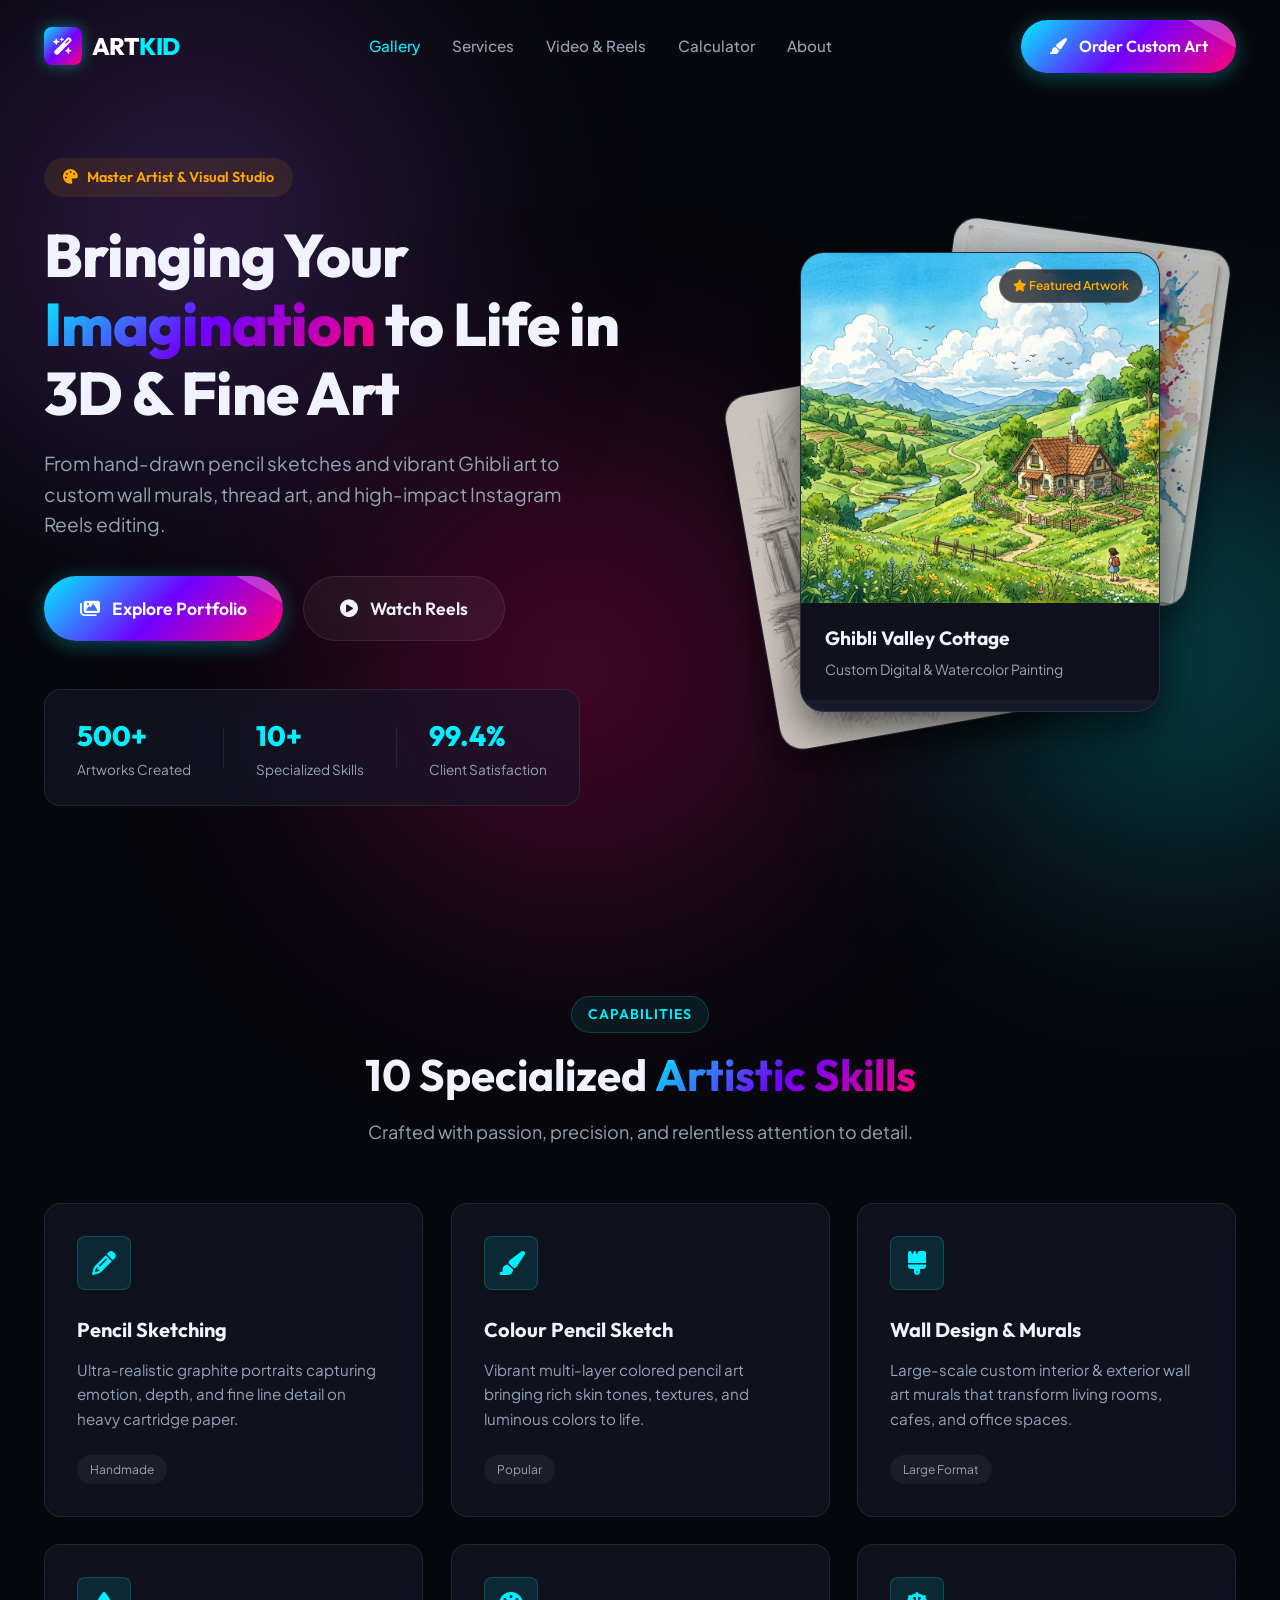
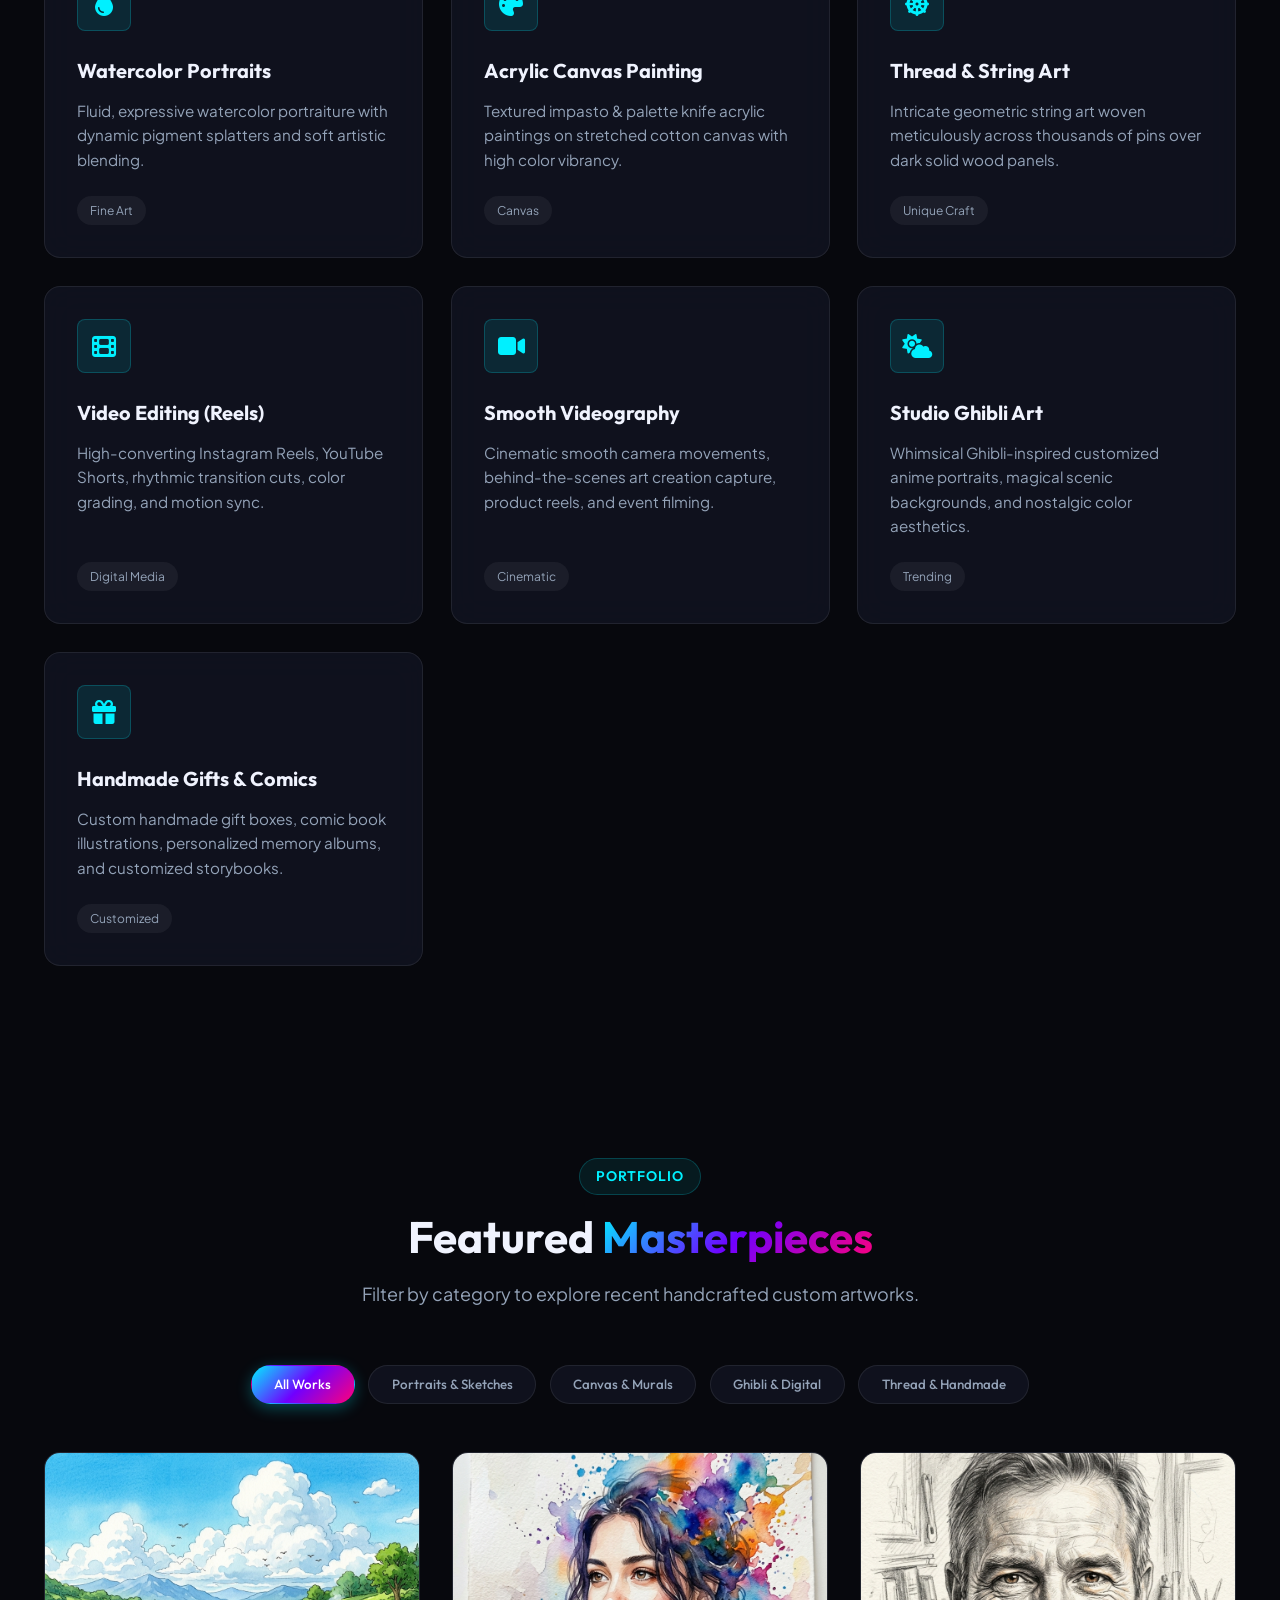
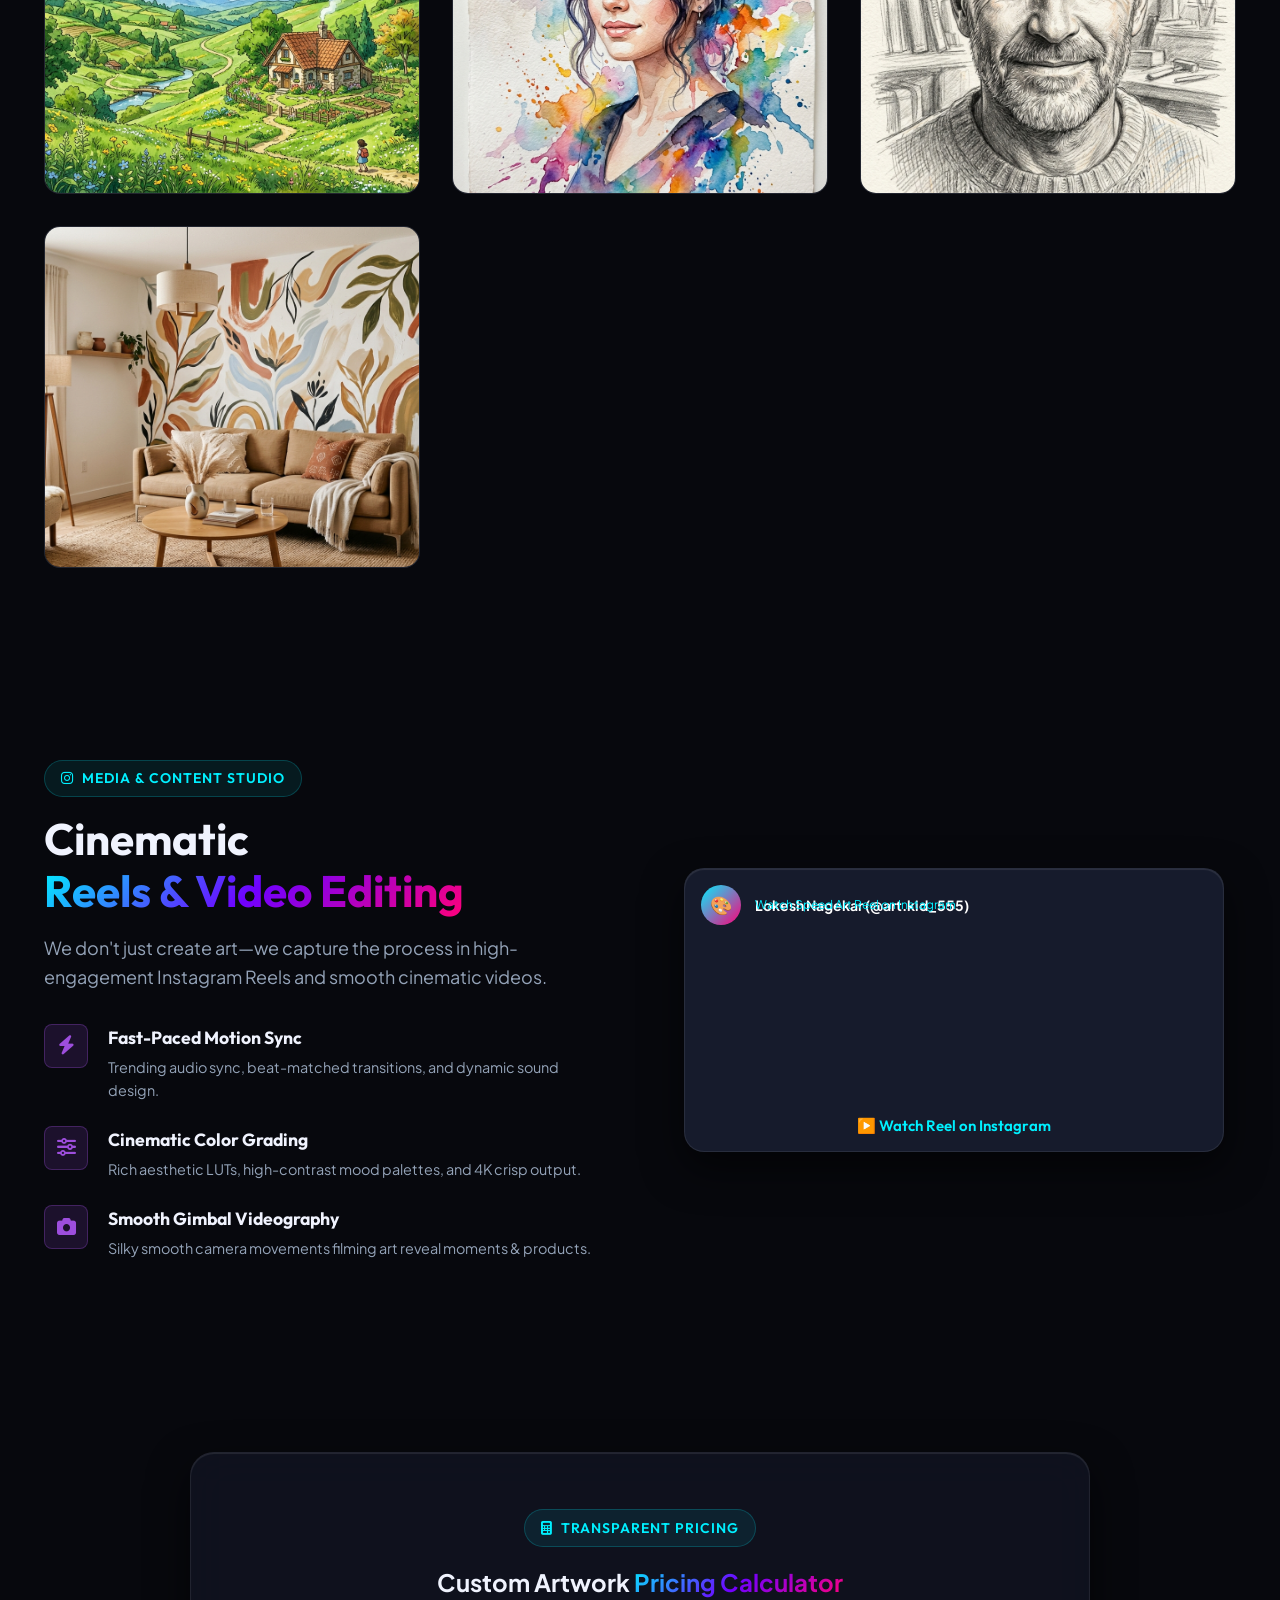
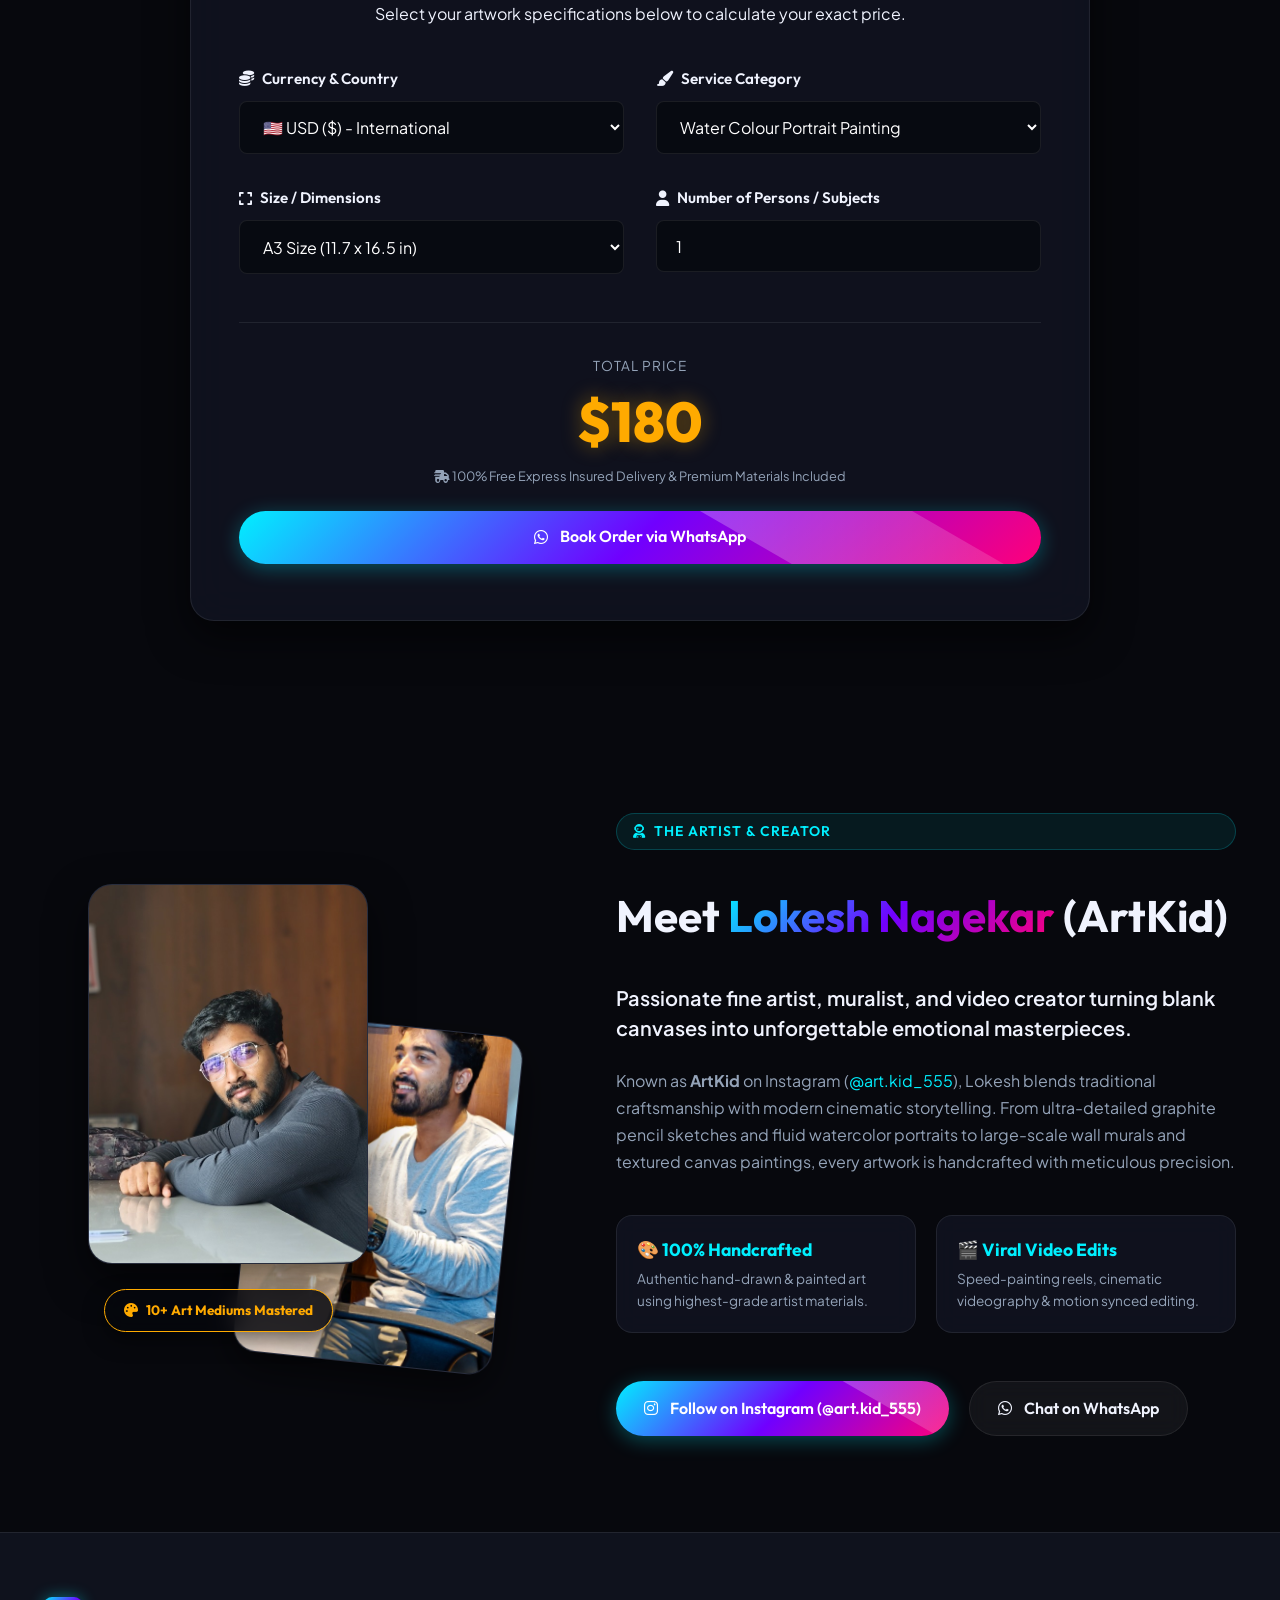
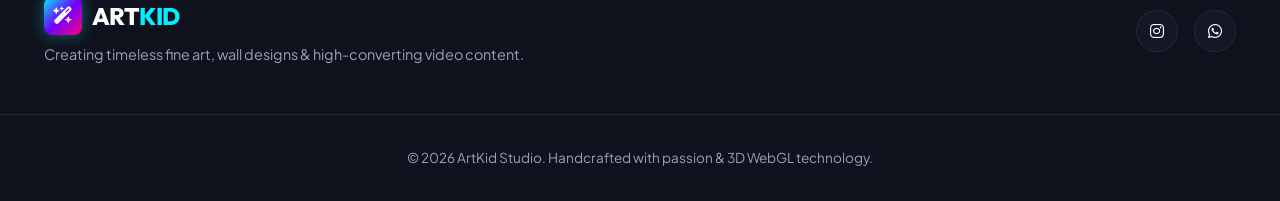
==== index.html @ 56f88930 "Add About Lokesh Nagekar section, embed official Instagram Reel, update Instagram profile link and r" ====
<!DOCTYPE html>
<html lang="en">
<head>
    <meta charset="UTF-8">
    <meta name="viewport" content="width=device-width, initial-scale=1.0">
    <title>ArtKid Studio | Fine Art, Murals & Cinematic Video Editing</title>
    <meta name="description" content="Custom Handcrafted Fine Art, Pencil Sketches, Watercolor Portraits, Wall Murals, Ghibli Art, Thread Art & Instagram Reels Videography.">
    
    <!-- Google Fonts -->
    <link rel="preconnect" href="https://fonts.googleapis.com">
    <link rel="preconnect" href="https://fonts.gstatic.com" crossorigin>
    <link href="https://fonts.googleapis.com/css2?family=Outfit:wght@300;400;500;600;700;800&family=Plus+Jakarta+Sans:wght@400;500;600;700&display=swap" rel="stylesheet">
    
    <!-- FontAwesome Icons -->
    <link rel="stylesheet" href="https://cdnjs.cloudflare.com/ajax/libs/font-awesome/6.4.0/css/all.min.css">
    
    <!-- CSS stylesheet -->
    <link rel="stylesheet" href="style.css">
    
    <!-- Three.js CDN for 3D graphics -->
    <script src="https://cdnjs.cloudflare.com/ajax/libs/three.js/r128/three.min.js"></script>
</head>
<body>
    <!-- 3D WebGL Canvas Background -->
    <canvas id="webgl-canvas"></canvas>

    <!-- Glowing Background Lights -->
    <div class="ambient-glow glow-1"></div>
    <div class="ambient-glow glow-2"></div>
    <div class="ambient-glow glow-3"></div>

    <!-- Navigation Header -->
    <header class="navbar">
        <div class="nav-container">
            <a href="#" class="logo">
                <span class="logo-icon"><i class="fa-solid fa-wand-magic-sparkles"></i></span>
                <span class="logo-text">ART<span class="highlight">KID</span></span>
            </a>
            
            <nav class="nav-links">
                <a href="#gallery" class="nav-link active">Gallery</a>
                <a href="#services" class="nav-link">Services</a>
                <a href="#reels" class="nav-link">Video & Reels</a>
                <a href="#calculator" class="nav-link">Calculator</a>
                <a href="#about" class="nav-link">About</a>
            </nav>

            <div class="nav-actions">
                <a href="#calculator" class="btn btn-primary glow-btn">
                    <i class="fa-solid fa-paintbrush"></i> Order Custom Art
                </a>
            </div>

            <button class="mobile-menu-toggle" id="mobile-toggle" aria-label="Toggle Navigation">
                <i class="fa-solid fa-bars"></i>
            </button>
        </div>
    </header>

    <main>
        <!-- Hero Section -->
        <section class="hero-section">
            <div class="container hero-container">
                <div class="hero-content">
                    <div class="hero-badge">
                        <i class="fa-solid fa-palette"></i> Master Artist & Visual Studio
                    </div>
                    <h1 class="hero-title">
                        Bringing Your <span class="gradient-text">Imagination</span> to Life in 3D & Fine Art
                    </h1>
                    <p class="hero-subtitle">
                        From hand-drawn pencil sketches and vibrant Ghibli art to custom wall murals, thread art, and high-impact Instagram Reels editing.
                    </p>
                    
                    <div class="hero-cta-group">
                        <a href="#gallery" class="btn btn-lg btn-primary glow-btn">
                            <i class="fa-solid fa-images"></i> Explore Portfolio
                        </a>
                        <a href="#reels" class="btn btn-lg btn-outline">
                            <i class="fa-solid fa-circle-play"></i> Watch Reels
                        </a>
                    </div>

                    <!-- Stats Counter -->
                    <div class="hero-stats">
                        <div class="stat-item">
                            <span class="stat-number" data-target="500">500+</span>
                            <span class="stat-label">Artworks Created</span>
                        </div>
                        <div class="stat-divider"></div>
                        <div class="stat-item">
                            <span class="stat-number" data-target="10">10+</span>
                            <span class="stat-label">Specialized Skills</span>
                        </div>
                        <div class="stat-divider"></div>
                        <div class="stat-item">
                            <span class="stat-number" data-target="99">99.4%</span>
                            <span class="stat-label">Client Satisfaction</span>
                        </div>
                    </div>
                </div>

                <!-- Hero 3D Card Showcase -->
                <div class="hero-visual">
                    <div class="card-3d-stack">
                        <div class="card-3d main-card tilt-card" data-tilt>
                            <div class="card-image-wrapper">
                                <img src="./assets/ghibli.jpg" alt="Studio Ghibli Art Masterpiece">
                                <span class="card-tag"><i class="fa-solid fa-star"></i> Featured Artwork</span>
                            </div>
                            <div class="card-info">
                                <h3>Ghibli Valley Cottage</h3>
                                <p>Custom Digital & Watercolor Painting</p>
                            </div>
                        </div>

                        <div class="card-3d sub-card sub-card-1 tilt-card" data-tilt>
                            <img src="./assets/watercolor.jpg" alt="Watercolor Portrait">
                        </div>
                        
                        <div class="card-3d sub-card sub-card-2 tilt-card" data-tilt>
                            <img src="./assets/pencil.jpg" alt="Pencil Sketch">
                        </div>
                    </div>
                </div>
            </div>
        </section>

        <!-- Services Grid Section -->
        <section id="services" class="services-section section-padding">
            <div class="container">
                <div class="section-header text-center">
                    <span class="section-badge">Capabilities</span>
                    <h2 class="section-title">10 Specialized <span class="gradient-text">Artistic Skills</span></h2>
                    <p class="section-subtitle">Crafted with passion, precision, and relentless attention to detail.</p>
                </div>

                <div class="services-grid">
                    <!-- Service 1 -->
                    <div class="service-card tilt-card">
                        <div class="service-icon"><i class="fa-solid fa-pencil"></i></div>
                        <h3>Pencil Sketching</h3>
                        <p>Ultra-realistic graphite portraits capturing emotion, depth, and fine line detail on heavy cartridge paper.</p>
                        <span class="service-chip">Handmade</span>
                    </div>

                    <!-- Service 2 -->
                    <div class="service-card tilt-card">
                        <div class="service-icon"><i class="fa-solid fa-paint-brush"></i></div>
                        <h3>Colour Pencil Sketch</h3>
                        <p>Vibrant multi-layer colored pencil art bringing rich skin tones, textures, and luminous colors to life.</p>
                        <span class="service-chip">Popular</span>
                    </div>

                    <!-- Service 3 -->
                    <div class="service-card tilt-card">
                        <div class="service-icon"><i class="fa-solid fa-brush"></i></div>
                        <h3>Wall Design & Murals</h3>
                        <p>Large-scale custom interior & exterior wall art murals that transform living rooms, cafes, and office spaces.</p>
                        <span class="service-chip">Large Format</span>
                    </div>

                    <!-- Service 4 -->
                    <div class="service-card tilt-card">
                        <div class="service-icon"><i class="fa-solid fa-droplet"></i></div>
                        <h3>Watercolor Portraits</h3>
                        <p>Fluid, expressive watercolor portraiture with dynamic pigment splatters and soft artistic blending.</p>
                        <span class="service-chip">Fine Art</span>
                    </div>

                    <!-- Service 5 -->
                    <div class="service-card tilt-card">
                        <div class="service-icon"><i class="fa-solid fa-palette"></i></div>
                        <h3>Acrylic Canvas Painting</h3>
                        <p>Textured impasto & palette knife acrylic paintings on stretched cotton canvas with high color vibrancy.</p>
                        <span class="service-chip">Canvas</span>
                    </div>

                    <!-- Service 6 -->
                    <div class="service-card tilt-card">
                        <div class="service-icon"><i class="fa-solid fa-dharmachakra"></i></div>
                        <h3>Thread & String Art</h3>
                        <p>Intricate geometric string art woven meticulously across thousands of pins over dark solid wood panels.</p>
                        <span class="service-chip">Unique Craft</span>
                    </div>

                    <!-- Service 7 -->
                    <div class="service-card tilt-card">
                        <div class="service-icon"><i class="fa-solid fa-film"></i></div>
                        <h3>Video Editing (Reels)</h3>
                        <p>High-converting Instagram Reels, YouTube Shorts, rhythmic transition cuts, color grading, and motion sync.</p>
                        <span class="service-chip">Digital Media</span>
                    </div>

                    <!-- Service 8 -->
                    <div class="service-card tilt-card">
                        <div class="service-icon"><i class="fa-solid fa-video"></i></div>
                        <h3>Smooth Videography</h3>
                        <p>Cinematic smooth camera movements, behind-the-scenes art creation capture, product reels, and event filming.</p>
                        <span class="service-chip">Cinematic</span>
                    </div>

                    <!-- Service 9 -->
                    <div class="service-card tilt-card">
                        <div class="service-icon"><i class="fa-solid fa-cloud-sun"></i></div>
                        <h3>Studio Ghibli Art</h3>
                        <p>Whimsical Ghibli-inspired customized anime portraits, magical scenic backgrounds, and nostalgic color aesthetics.</p>
                        <span class="service-chip">Trending</span>
                    </div>

                    <!-- Service 10 -->
                    <div class="service-card tilt-card">
                        <div class="service-icon"><i class="fa-solid fa-gift"></i></div>
                        <h3>Handmade Gifts & Comics</h3>
                        <p>Custom handmade gift boxes, comic book illustrations, personalized memory albums, and customized storybooks.</p>
                        <span class="service-chip">Customized</span>
                    </div>
                </div>
            </div>
        </section>

        <!-- Interactive Art Gallery -->
        <section id="gallery" class="gallery-section section-padding">
            <div class="container">
                <div class="section-header text-center">
                    <span class="section-badge">Portfolio</span>
                    <h2 class="section-title">Featured <span class="gradient-text">Masterpieces</span></h2>
                    <p class="section-subtitle">Filter by category to explore recent handcrafted custom artworks.</p>
                </div>

                <!-- Category Filters -->
                <div class="gallery-filters">
                    <button class="filter-btn active" data-filter="all">All Works</button>
                    <button class="filter-btn" data-filter="portrait">Portraits & Sketches</button>
                    <button class="filter-btn" data-filter="canvas">Canvas & Murals</button>
                    <button class="filter-btn" data-filter="ghibli">Ghibli & Digital</button>
                    <button class="filter-btn" data-filter="craft">Thread & Handmade</button>
                </div>

                <!-- Gallery Grid -->
                <div class="gallery-grid">
                    <!-- Gallery Item 1 -->
                    <div class="gallery-item tilt-card" data-category="ghibli" data-img="./assets/ghibli.jpg" data-title="Ghibli Valley Cottage" data-desc="Custom Studio Ghibli style watercolor landscape artwork.">
                        <div class="gallery-image">
                            <img src="./assets/ghibli.jpg" alt="Ghibli Art Landscape">
                            <div class="gallery-overlay">
                                <span class="overlay-icon"><i class="fa-solid fa-expand"></i></span>
                                <h4>Ghibli Valley Cottage</h4>
                                <p>Watercolor & Digital</p>
                            </div>
                        </div>
                    </div>

                    <!-- Gallery Item 2 -->
                    <div class="gallery-item tilt-card" data-category="portrait" data-img="./assets/watercolor.jpg" data-title="Ethereal Splatter Portrait" data-desc="Expressive watercolor portrait with fluid color splashes.">
                        <div class="gallery-image">
                            <img src="./assets/watercolor.jpg" alt="Watercolor Portrait Artwork">
                            <div class="gallery-overlay">
                                <span class="overlay-icon"><i class="fa-solid fa-expand"></i></span>
                                <h4>Ethereal Splatter Portrait</h4>
                                <p>Watercolor on Paper</p>
                            </div>
                        </div>
                    </div>

                    <!-- Gallery Item 3 -->
                    <div class="gallery-item tilt-card" data-category="portrait" data-img="./assets/pencil.jpg" data-title="Hyper-Realistic Graphite Sketch" data-desc="Detailed pencil sketch with graphite shading.">
                        <div class="gallery-image">
                            <img src="./assets/pencil.jpg" alt="Pencil Sketch Portrait">
                            <div class="gallery-overlay">
                                <span class="overlay-icon"><i class="fa-solid fa-expand"></i></span>
                                <h4>Hyper-Realistic Sketch</h4>
                                <p>Graphite & Color Pencil</p>
                            </div>
                        </div>
                    </div>

                    <!-- Gallery Item 4 -->
                    <div class="gallery-item tilt-card" data-category="canvas" data-img="./assets/wall.jpg" data-title="Modern Interior Wall Mural" data-desc="Bespoke hand-painted wall design in contemporary apartment.">
                        <div class="gallery-image">
                            <img src="./assets/wall.jpg" alt="Wall Design Mural">
                            <div class="gallery-overlay">
                                <span class="overlay-icon"><i class="fa-solid fa-expand"></i></span>
                                <h4>Interior Wall Mural</h4>
                                <p>Large Wall Design</p>
                            </div>
                        </div>
                    </div>
                </div>
            </div>
        </section>

        <!-- Instagram Reels & Videography Section -->
        <section id="reels" class="reels-section section-padding">
            <div class="container">
                <div class="reels-wrapper">
                    <div class="reels-info">
                        <span class="section-badge"><i class="fa-brands fa-instagram"></i> Media & Content Studio</span>
                        <h2 class="section-title">Cinematic <span class="gradient-text">Reels & Video Editing</span></h2>
                        <p class="section-subtitle">
                            We don't just create art—we capture the process in high-engagement Instagram Reels and smooth cinematic videos.
                        </p>
                        
                        <div class="reels-features">
                            <div class="feature-bullet">
                                <div class="bullet-icon"><i class="fa-solid fa-bolt"></i></div>
                                <div>
                                    <h4>Fast-Paced Motion Sync</h4>
                                    <p>Trending audio sync, beat-matched transitions, and dynamic sound design.</p>
                                </div>
                            </div>
                            <div class="feature-bullet">
                                <div class="bullet-icon"><i class="fa-solid fa-sliders"></i></div>
                                <div>
                                    <h4>Cinematic Color Grading</h4>
                                    <p>Rich aesthetic LUTs, high-contrast mood palettes, and 4K crisp output.</p>
                                </div>
                            </div>
                            <div class="feature-bullet">
                                <div class="bullet-icon"><i class="fa-solid fa-camera"></i></div>
                                <div>
                                    <h4>Smooth Gimbal Videography</h4>
                                    <p>Silky smooth camera movements filming art reveal moments & products.</p>
                                </div>
                            </div>
                        </div>
                    </div>

                    <!-- Instagram Embedded Reel -->
                    <div class="reel-embed-box tilt-card">
                        <blockquote class="instagram-media" data-instgrm-permalink="https://www.instagram.com/reel/Ddts-i3P8MR/?utm_source=ig_embed&amp;utm_campaign=loading" data-instgrm-version="14" style="background:#0f121d; border:1px solid rgba(255,255,255,0.1); border-radius:16px; box-shadow:0 16px 40px rgba(0,0,0,0.6); margin: 1px auto; max-width:540px; min-width:326px; padding:0; width:100%;">
                            <div style="padding:16px;">
                                <a href="https://www.instagram.com/reel/Ddts-i3P8MR/?utm_source=ig_embed&amp;utm_campaign=loading" style="background:#0f121d; line-height:0; padding:0 0; text-align:center; text-decoration:none; width:100%; color:#f0f3fe;" target="_blank">
                                    <div style="display: flex; flex-direction: row; align-items: center;">
                                        <div style="background: linear-gradient(135deg, #00f0ff, #ff007a); border-radius: 50%; height: 40px; margin-right: 14px; width: 40px; display:flex; align-items:center; justify-content:center; color:#fff; font-size:18px;">🎨</div>
                                        <div style="display: flex; flex-direction: column; flex-grow: 1; text-align: left;">
                                            <div style="font-weight: 700; color: #fff; font-size: 14px;">Lokesh Nagekar (@art.kid_555)</div>
                                            <div style="color: #00f0ff; font-size: 12px;">Watch Speed Art Reel on Instagram</div>
                                        </div>
                                    </div>
                                    <div style="padding: 19% 0;"></div>
                                    <div style="color:#00f0ff; font-family:'Outfit',sans-serif; font-size:15px; font-weight:600; line-height:18px;">▶️ Watch Reel on Instagram</div>
                                </a>
                            </div>
                        </blockquote>
                        <script async src="//www.instagram.com/embed.js"></script>
                    </div>
                </div>
            </div>
        </section>

        <!-- Interactive Custom Art Price Calculator -->
        <section id="calculator" class="calculator-section section-padding">
            <div class="container">
                <div class="calculator-card glass-panel">
                    <div class="calc-header text-center">
                        <span class="section-badge"><i class="fa-solid fa-calculator"></i> Transparent Pricing</span>
                        <h2>Custom Artwork <span class="gradient-text">Pricing Calculator</span></h2>
                        <p>Select your artwork specifications below to calculate your exact price.</p>
                    </div>

                    <form id="price-calc-form" class="calc-grid">
                        <div class="calc-group">
                            <label for="currency-type"><i class="fa-solid fa-coins"></i> Currency & Country</label>
                            <select id="currency-type" class="calc-select">
                                <option value="INR">🇮🇳 INR (₹) - India</option>
                                <option value="USD">🇺🇸 USD ($) - International</option>
                            </select>
                        </div>

                        <div class="calc-group">
                            <label for="service-type"><i class="fa-solid fa-paintbrush"></i> Service Category</label>
                            <select id="service-type" class="calc-select">
                                <option value="pencil">Pencil Sketch / Color Pencil (Portraits)</option>
                                <option value="watercolor" selected>Water Colour Portrait Painting</option>
                                <option value="acrylic">Acrylic Painting on Stretched Canvas</option>
                                <option value="ghibli">Custom Ghibli Style Digital/Art</option>
                                <option value="thread">Thread / String Art Panel</option>
                                <option value="wall">Wall Design & Mural Painting</option>
                                <option value="video">Instagram Reel / Video Editing</option>
                            </select>
                        </div>

                        <div class="calc-group">
                            <label for="art-size"><i class="fa-solid fa-expand"></i> Size / Dimensions</label>
                            <select id="art-size" class="calc-select">
                                <option value="a4">A4 Size (8.3 x 11.7 in)</option>
                                <option value="a3" selected>A3 Size (11.7 x 16.5 in)</option>
                                <option value="canvas">Large Canvas (18 x 24 in)</option>
                                <option value="mural">Wall Area (Per Sq. Ft)</option>
                                <option value="reel">Standard Reel (30-60 Seconds)</option>
                            </select>
                        </div>

                        <div class="calc-group">
                            <label for="subjects-count"><i class="fa-solid fa-user"></i> Number of Persons / Subjects</label>
                            <input type="number" id="subjects-count" class="calc-input" value="1" min="1" max="10">
                        </div>

                        <div class="calc-result-box">
                            <div class="price-display">
                                <span class="price-label">Total Price</span>
                                <span class="price-amount" id="calc-price">₹7,499</span>
                                <span class="price-note"><i class="fa-solid fa-truck-fast"></i> 100% Free Express Insured Delivery & Premium Materials Included</span>
                            </div>

                            <a id="whatsapp-order-btn" href="https://wa.me/?text=Hi%20ArtKid!%20I%20want%20to%20order%20a%20custom%20artwork." target="_blank" class="btn btn-primary btn-block glow-btn">
                                <i class="fa-brands fa-whatsapp"></i> Book Order via WhatsApp
                            </a>
                        </div>
                    </form>
                </div>
            </div>
        </section>

        <!-- About the Artist Section -->
        <section id="about" class="about-section section-padding">
            <div class="container">
                <div class="about-grid">
                    <div class="about-photos">
                        <div class="artist-photo-card artist-photo-1 tilt-card">
                            <img src="./assets/artist_lokesh_1.jpg" alt="Lokesh Nagekar (ArtKid)">
                        </div>
                        <div class="artist-photo-card artist-photo-2 tilt-card">
                            <img src="./assets/artist_lokesh_2.jpg" alt="Lokesh Nagekar Art Studio">
                        </div>
                        <div class="about-badge-floating">
                            <i class="fa-solid fa-palette"></i> 10+ Art Mediums Mastered
                        </div>
                    </div>

                    <div class="about-content">
                        <span class="section-badge"><i class="fa-solid fa-user-astronaut"></i> The Artist & Creator</span>
                        <h2 class="section-title">Meet <span class="gradient-text">Lokesh Nagekar</span> (ArtKid)</h2>
                        <p class="about-lead">
                            Passionate fine artist, muralist, and video creator turning blank canvases into unforgettable emotional masterpieces.
                        </p>
                        <p class="about-bio">
                            Known as <strong>ArtKid</strong> on Instagram (<a href="https://www.instagram.com/art.kid_555/" target="_blank" style="color:var(--primary-cyan); text-decoration:none;">@art.kid_555</a>), Lokesh blends traditional craftsmanship with modern cinematic storytelling. From ultra-detailed graphite pencil sketches and fluid watercolor portraits to large-scale wall murals and textured canvas paintings, every artwork is handcrafted with meticulous precision.
                        </p>

                        <div class="about-highlights">
                            <div class="highlight-card">
                                <h4>🎨 100% Handcrafted</h4>
                                <p>Authentic hand-drawn & painted art using highest-grade artist materials.</p>
                            </div>
                            <div class="highlight-card">
                                <h4>🎬 Viral Video Edits</h4>
                                <p>Speed-painting reels, cinematic videography & motion synced editing.</p>
                            </div>
                        </div>

                        <div class="about-ctas">
                            <a href="https://www.instagram.com/art.kid_555/" target="_blank" class="btn btn-primary glow-btn">
                                <i class="fa-brands fa-instagram"></i> Follow on Instagram (@art.kid_555)
                            </a>
                            <a href="https://wa.me/?text=Hi%20Lokesh!%20I%20would%20like%20to%20order%20custom%20artwork." target="_blank" class="btn btn-outline">
                                <i class="fa-brands fa-whatsapp"></i> Chat on WhatsApp
                            </a>
                        </div>
                    </div>
                </div>
            </div>
        </section>
    </main>

    <!-- Footer -->
    <footer class="footer">
        <div class="container footer-container">
            <div class="footer-brand">
                <a href="#" class="logo">
                    <span class="logo-icon"><i class="fa-solid fa-wand-magic-sparkles"></i></span>
                    <span class="logo-text">ART<span class="highlight">KID</span></span>
                </a>
                <p>Creating timeless fine art, wall designs & high-converting video content.</p>
            </div>

            <div class="footer-socials">
                <a href="https://www.instagram.com/art.kid_555/" target="_blank" class="social-icon" aria-label="Instagram"><i class="fa-brands fa-instagram"></i></a>
                <a href="https://wa.me/?text=Hi%20ArtKid!%20I%20want%20to%20order%20a%20custom%20artwork." target="_blank" class="social-icon" aria-label="WhatsApp"><i class="fa-brands fa-whatsapp"></i></a>
            </div>
        </div>
        <div class="footer-bottom text-center">
            <p>© 2026 ArtKid Studio. Handcrafted with passion & 3D WebGL technology.</p>
        </div>
    </footer>

    <!-- Lightbox Modal for Art Inspection -->
    <div id="lightbox-modal" class="lightbox-modal">
        <div class="lightbox-content glass-panel">
            <button class="lightbox-close" id="modal-close">&times;</button>
            <div class="lightbox-body">
                <div class="lightbox-image-col">
                    <img id="modal-img" src="" alt="Enlarged Artwork">
                </div>
                <div class="lightbox-info-col">
                    <h3 id="modal-title">Artwork Title</h3>
                    <p id="modal-desc">Artwork Description</p>
                    <div class="modal-actions">
                        <a href="#calculator" class="btn btn-primary glow-btn" id="modal-commission-btn">Order Similar Artwork</a>
                    </div>
                </div>
            </div>
        </div>
    </div>

    <!-- JavaScript Scripts -->
    <script src="scene3d.js"></script>
    <script src="main.js"></script>
</body>
</html>
---- style.css ----
/* ==========================================================================
   ArtKid Studio 3D Portfolio Stylesheet
   Design System: Dark Luxe Cyber-Glassmorphism, 3D Spatial Depth, Dynamic Lights
   ========================================================================== */

:root {
    --bg-dark: #07080d;
    --bg-surface: #0f121d;
    --bg-surface-elevated: #161b2c;
    --bg-glass: rgba(22, 27, 44, 0.55);
    --border-glass: rgba(255, 255, 255, 0.08);
    --border-glass-hover: rgba(0, 240, 255, 0.4);
    
    --primary-cyan: #00f0ff;
    --primary-purple: #9d4edd;
    --primary-gold: #ffaa00;
    --accent-pink: #ff007a;

    --gradient-primary: linear-gradient(135deg, #00f0ff 0%, #7000ff 50%, #ff007a 100%);
    --gradient-gold: linear-gradient(135deg, #ffaa00 0%, #ff5500 100%);
    --gradient-glass: linear-gradient(135deg, rgba(255, 255, 255, 0.07) 0%, rgba(255, 255, 255, 0.02) 100%);

    --text-main: #f0f3fe;
    --text-muted: #94a3b8;
    --text-highlight: #ffffff;

    --font-heading: 'Outfit', sans-serif;
    --font-body: 'Plus Jakarta Sans', sans-serif;

    --shadow-glass: 0 16px 40px rgba(0, 0, 0, 0.6), inset 0 1px 1px rgba(255, 255, 255, 0.1);
    --shadow-glow-cyan: 0 0 30px rgba(0, 240, 255, 0.35);
    --shadow-glow-purple: 0 0 30px rgba(157, 78, 221, 0.35);

    --radius-sm: 8px;
    --radius-md: 16px;
    --radius-lg: 24px;
    --radius-full: 9999px;

    --transition-fast: 0.2s cubic-bezier(0.4, 0, 0.2, 1);
    --transition-smooth: 0.4s cubic-bezier(0.16, 1, 0.3, 1);
}

/* Reset & Base Setup */
*, *::before, *::after {
    box-sizing: border-box;
    margin: 0;
    padding: 0;
}

html {
    scroll-behavior: smooth;
    font-size: 16px;
}

body {
    font-family: var(--font-body);
    background-color: var(--bg-dark);
    color: var(--text-main);
    line-height: 1.6;
    overflow-x: hidden;
    position: relative;
}

/* 3D WebGL Canvas Layer */
#webgl-canvas {
    position: fixed;
    top: 0;
    left: 0;
    width: 100vw;
    height: 100vh;
    z-index: -2;
    pointer-events: none;
}

/* Ambient Glow Lights */
.ambient-glow {
    position: fixed;
    border-radius: 50%;
    filter: blur(120px);
    z-index: -1;
    pointer-events: none;
    opacity: 0.4;
}

.glow-1 {
    top: -10%;
    left: -10%;
    width: 50vw;
    height: 50vw;
    background: radial-gradient(circle, var(--primary-purple) 0%, transparent 70%);
}

.glow-2 {
    top: 40%;
    right: -15%;
    width: 45vw;
    height: 45vw;
    background: radial-gradient(circle, var(--primary-cyan) 0%, transparent 70%);
}

.glow-3 {
    bottom: -10%;
    left: 20%;
    width: 50vw;
    height: 50vw;
    background: radial-gradient(circle, var(--accent-pink) 0%, transparent 70%);
}

/* Containers & Typography */
.container {
    width: 100%;
    max-width: 1240px;
    margin: 0 auto;
    padding: 0 1.5rem;
}

.section-padding {
    padding: 6rem 0;
}

.text-center {
    text-align: center;
}

.gradient-text {
    background: var(--gradient-primary);
    -webkit-background-clip: text;
    -webkit-text-fill-color: transparent;
    display: inline-block;
}

.section-header {
    max-width: 680px;
    margin: 0 auto 3.5rem auto;
}

.section-badge {
    display: inline-flex;
    align-items: center;
    gap: 0.5rem;
    padding: 0.4rem 1rem;
    background: rgba(0, 240, 255, 0.08);
    border: 1px solid rgba(0, 240, 255, 0.2);
    border-radius: var(--radius-full);
    color: var(--primary-cyan);
    font-family: var(--font-heading);
    font-size: 0.875rem;
    font-weight: 600;
    text-transform: uppercase;
    letter-spacing: 1px;
    margin-bottom: 1rem;
}

.section-title {
    font-family: var(--font-heading);
    font-size: 2.75rem;
    font-weight: 700;
    line-height: 1.2;
    margin-bottom: 1rem;
}

.section-subtitle {
    color: var(--text-muted);
    font-size: 1.125rem;
}

/* Glassmorphism Utility */
.glass-panel {
    background: var(--bg-glass);
    backdrop-filter: blur(20px);
    -webkit-backdrop-filter: blur(20px);
    border: 1px solid var(--border-glass);
    border-radius: var(--radius-lg);
    box-shadow: var(--shadow-glass);
}

/* Buttons & CTAs */
.btn {
    display: inline-flex;
    align-items: center;
    justify-content: center;
    gap: 0.75rem;
    padding: 0.85rem 1.75rem;
    border-radius: var(--radius-full);
    font-family: var(--font-heading);
    font-size: 1rem;
    font-weight: 600;
    text-decoration: none;
    cursor: pointer;
    transition: var(--transition-smooth);
    border: none;
    outline: none;
}

.btn-lg {
    padding: 1.1rem 2.25rem;
    font-size: 1.1rem;
}

.btn-primary {
    background: var(--gradient-primary);
    color: #fff;
    box-shadow: 0 4px 20px rgba(0, 240, 255, 0.3);
}

.btn-primary:hover {
    transform: translateY(-3px);
    box-shadow: var(--shadow-glow-cyan);
}

.glow-btn {
    position: relative;
    overflow: hidden;
}

.glow-btn::after {
    content: '';
    position: absolute;
    top: -50%;
    left: -50%;
    width: 200%;
    height: 200%;
    background: linear-gradient(60deg, transparent, rgba(255, 255, 255, 0.25), transparent);
    transform: rotate(30deg) translateY(-100%);
    transition: 0.8s ease;
}

.glow-btn:hover::after {
    transform: rotate(30deg) translateY(100%);
}

.btn-outline {
    background: rgba(255, 255, 255, 0.05);
    color: var(--text-main);
    border: 1px solid var(--border-glass);
    backdrop-filter: blur(10px);
}

.btn-outline:hover {
    background: rgba(255, 255, 255, 0.12);
    border-color: rgba(255, 255, 255, 0.3);
    transform: translateY(-3px);
}

.btn-block {
    width: 100%;
}

/* Header & Navbar */
.navbar {
    position: fixed;
    top: 0;
    left: 0;
    width: 100%;
    z-index: 1000;
    padding: 1.25rem 0;
    transition: var(--transition-smooth);
}

.navbar.scrolled {
    background: rgba(7, 8, 13, 0.85);
    backdrop-filter: blur(16px);
    border-bottom: 1px solid var(--border-glass);
    padding: 0.85rem 0;
}

.nav-container {
    display: flex;
    align-items: center;
    justify-content: space-between;
    max-width: 1240px;
    margin: 0 auto;
    padding: 0 1.5rem;
}

.logo {
    display: flex;
    align-items: center;
    gap: 0.6rem;
    text-decoration: none;
    font-family: var(--font-heading);
    font-size: 1.5rem;
    font-weight: 800;
    color: #fff;
    letter-spacing: -0.5px;
}

.logo-icon {
    width: 38px;
    height: 38px;
    background: var(--gradient-primary);
    border-radius: var(--radius-sm);
    display: flex;
    align-items: center;
    justify-content: center;
    font-size: 1.1rem;
    color: #fff;
    box-shadow: 0 0 15px rgba(0, 240, 255, 0.4);
}

.logo-text .highlight {
    color: var(--primary-cyan);
}

.nav-links {
    display: flex;
    gap: 2rem;
    align-items: center;
}

.nav-link {
    color: var(--text-muted);
    text-decoration: none;
    font-weight: 500;
    font-size: 0.95rem;
    transition: var(--transition-fast);
}

.nav-link:hover, .nav-link.active {
    color: var(--primary-cyan);
}

.mobile-menu-toggle {
    display: none;
    background: none;
    border: none;
    color: #fff;
    font-size: 1.5rem;
    cursor: pointer;
}

/* 3D Tilt Card Base */
.tilt-card {
    transform-style: preserve-3d;
    perspective: 1000px;
    transition: transform 0.15s ease-out, box-shadow 0.3s ease;
    will-change: transform;
}

.tilt-card:hover {
    box-shadow: 0 20px 40px rgba(0, 240, 255, 0.15);
}

/* Hero Section */
.hero-section {
    min-height: 100vh;
    padding-top: 8rem;
    padding-bottom: 4rem;
    display: flex;
    align-items: center;
    position: relative;
}

.hero-container {
    display: grid;
    grid-template-columns: 1.1fr 0.9fr;
    gap: 3.5rem;
    align-items: center;
}

.hero-badge {
    display: inline-flex;
    align-items: center;
    gap: 0.6rem;
    padding: 0.5rem 1.2rem;
    background: rgba(255, 170, 0, 0.1);
    border: 1px solid rgba(ffaa00, 0.3);
    border-radius: var(--radius-full);
    color: var(--primary-gold);
    font-family: var(--font-heading);
    font-weight: 600;
    font-size: 0.9rem;
    margin-bottom: 1.5rem;
}

.hero-title {
    font-family: var(--font-heading);
    font-size: 3.75rem;
    font-weight: 800;
    line-height: 1.15;
    margin-bottom: 1.25rem;
    letter-spacing: -1px;
}

.hero-subtitle {
    color: var(--text-muted);
    font-size: 1.2rem;
    margin-bottom: 2.25rem;
    max-width: 540px;
}

.hero-cta-group {
    display: flex;
    gap: 1.25rem;
    margin-bottom: 3rem;
}

.hero-stats {
    display: flex;
    align-items: center;
    gap: 2rem;
    padding: 1.5rem 2rem;
    background: var(--bg-glass);
    backdrop-filter: blur(16px);
    border: 1px solid var(--border-glass);
    border-radius: var(--radius-md);
    width: fit-content;
}

.stat-item {
    display: flex;
    flex-direction: column;
}

.stat-number {
    font-family: var(--font-heading);
    font-size: 1.75rem;
    font-weight: 800;
    color: var(--primary-cyan);
}

.stat-label {
    font-size: 0.85rem;
    color: var(--text-muted);
}

.stat-divider {
    width: 1px;
    height: 40px;
    background: var(--border-glass);
}

/* Hero 3D Card Stack */
.hero-visual {
    position: relative;
    display: flex;
    justify-content: center;
}

.card-3d-stack {
    position: relative;
    width: 360px;
    height: 460px;
}

.card-3d {
    position: absolute;
    border-radius: var(--radius-lg);
    overflow: hidden;
    background: var(--bg-surface-elevated);
    border: 1px solid var(--border-glass);
    box-shadow: var(--shadow-glass);
}

.main-card {
    width: 100%;
    height: 100%;
    z-index: 3;
    display: flex;
    flex-direction: column;
}

.card-image-wrapper {
    position: relative;
    width: 100%;
    height: 350px;
    overflow: hidden;
}

.card-image-wrapper img {
    width: 100%;
    height: 100%;
    object-fit: cover;
    transition: transform 0.6s ease;
}

.main-card:hover .card-image-wrapper img {
    transform: scale(1.05);
}

.card-tag {
    position: absolute;
    top: 1rem;
    right: 1rem;
    padding: 0.4rem 0.8rem;
    background: rgba(7, 8, 13, 0.7);
    backdrop-filter: blur(8px);
    border: 1px solid rgba(255, 255, 255, 0.2);
    border-radius: var(--radius-full);
    color: var(--primary-gold);
    font-size: 0.75rem;
    font-weight: 600;
}

.card-info {
    padding: 1.25rem 1.5rem;
    background: var(--bg-surface);
}

.card-info h3 {
    font-family: var(--font-heading);
    font-size: 1.2rem;
    margin-bottom: 0.25rem;
}

.card-info p {
    font-size: 0.875rem;
    color: var(--text-muted);
}

.sub-card {
    width: 280px;
    height: 360px;
    opacity: 0.8;
}

.sub-card img {
    width: 100%;
    height: 100%;
    object-fit: cover;
}

.sub-card-1 {
    top: -20px;
    right: -50px;
    transform: rotate(8deg);
    z-index: 2;
}

.sub-card-2 {
    bottom: -20px;
    left: -50px;
    transform: rotate(-10deg);
    z-index: 1;
}

/* Services Section */
.services-grid {
    display: grid;
    grid-template-columns: repeat(auto-fill, minmax(280px, 1fr));
    gap: 1.75rem;
}

.service-card {
    padding: 2rem;
    background: var(--bg-glass);
    backdrop-filter: blur(16px);
    border: 1px solid var(--border-glass);
    border-radius: var(--radius-md);
    position: relative;
    display: flex;
    flex-direction: column;
    height: 100%;
    transition: var(--transition-smooth);
}

.service-card:hover {
    border-color: var(--border-glass-hover);
    transform: translateY(-5px);
    background: rgba(22, 27, 44, 0.8);
}

.service-icon {
    width: 54px;
    height: 54px;
    border-radius: var(--radius-sm);
    background: rgba(0, 240, 255, 0.1);
    border: 1px solid rgba(0, 240, 255, 0.2);
    display: flex;
    align-items: center;
    justify-content: center;
    font-size: 1.5rem;
    color: var(--primary-cyan);
    margin-bottom: 1.5rem;
    transition: var(--transition-smooth);
}

.service-card:hover .service-icon {
    background: var(--gradient-primary);
    color: #fff;
    box-shadow: 0 0 20px rgba(0, 240, 255, 0.5);
}

.service-card h3 {
    font-family: var(--font-heading);
    font-size: 1.25rem;
    margin-bottom: 0.75rem;
}

.service-card p {
    color: var(--text-muted);
    font-size: 0.95rem;
    margin-bottom: 1.5rem;
    flex-grow: 1;
}

.service-chip {
    align-self: flex-start;
    padding: 0.3rem 0.8rem;
    background: rgba(255, 255, 255, 0.05);
    border-radius: var(--radius-full);
    font-size: 0.75rem;
    color: var(--text-muted);
}

/* Portfolio Gallery */
.gallery-filters {
    display: flex;
    justify-content: center;
    gap: 0.85rem;
    flex-wrap: wrap;
    margin-bottom: 3rem;
}

.filter-btn {
    padding: 0.65rem 1.4rem;
    border-radius: var(--radius-full);
    background: var(--bg-glass);
    border: 1px solid var(--border-glass);
    color: var(--text-muted);
    font-family: var(--font-heading);
    font-weight: 500;
    cursor: pointer;
    transition: var(--transition-fast);
}

.filter-btn:hover, .filter-btn.active {
    background: var(--gradient-primary);
    color: #fff;
    border-color: transparent;
    box-shadow: 0 4px 15px rgba(0, 240, 255, 0.3);
}

.gallery-grid {
    display: grid;
    grid-template-columns: repeat(auto-fill, minmax(280px, 1fr));
    gap: 2rem;
}

.gallery-item {
    border-radius: var(--radius-md);
    overflow: hidden;
    background: var(--bg-surface);
    border: 1px solid var(--border-glass);
    cursor: pointer;
}

.gallery-image {
    position: relative;
    width: 100%;
    height: 340px;
    overflow: hidden;
}

.gallery-image img {
    width: 100%;
    height: 100%;
    object-fit: cover;
    transition: transform 0.6s ease;
}

.gallery-item:hover .gallery-image img {
    transform: scale(1.08);
}

.gallery-overlay {
    position: absolute;
    inset: 0;
    background: linear-gradient(to top, rgba(7, 8, 13, 0.9) 0%, transparent 60%);
    display: flex;
    flex-direction: column;
    justify-content: flex-end;
    padding: 1.5rem;
    opacity: 0;
    transition: var(--transition-smooth);
}

.gallery-item:hover .gallery-overlay {
    opacity: 1;
}

.overlay-icon {
    width: 44px;
    height: 44px;
    border-radius: 50%;
    background: var(--gradient-primary);
    color: #fff;
    display: flex;
    align-items: center;
    justify-content: center;
    margin-bottom: auto;
    align-self: flex-end;
}

.gallery-overlay h4 {
    font-family: var(--font-heading);
    font-size: 1.25rem;
    margin-bottom: 0.25rem;
}

.gallery-overlay p {
    font-size: 0.85rem;
    color: var(--primary-cyan);
}

/* Instagram Reels Section & Phone Frame */
.reels-wrapper {
    display: grid;
    grid-template-columns: 1fr 1fr;
    gap: 4rem;
    align-items: center;
}

.reels-features {
    display: flex;
    flex-direction: column;
    gap: 1.5rem;
    margin-top: 2rem;
}

.feature-bullet {
    display: flex;
    gap: 1.25rem;
    align-items: flex-start;
}

.bullet-icon {
    width: 44px;
    height: 44px;
    border-radius: var(--radius-sm);
    background: rgba(157, 78, 221, 0.15);
    border: 1px solid rgba(157, 78, 221, 0.3);
    color: var(--primary-purple);
    display: flex;
    align-items: center;
    justify-content: center;
    font-size: 1.2rem;
    flex-shrink: 0;
}

.feature-bullet h4 {
    font-family: var(--font-heading);
    font-size: 1.1rem;
    margin-bottom: 0.25rem;
}

.feature-bullet p {
    color: var(--text-muted);
    font-size: 0.9rem;
}

.phone-frame-wrapper {
    display: flex;
    justify-content: center;
}

.phone-frame {
    width: 300px;
    height: 580px;
    background: #000;
    border-radius: 40px;
    border: 4px solid rgba(255, 255, 255, 0.15);
    box-shadow: 0 25px 50px rgba(0, 0, 0, 0.8), 0 0 30px rgba(157, 78, 221, 0.3);
    position: relative;
    overflow: hidden;
}

.phone-notch {
    position: absolute;
    top: 12px;
    left: 50%;
    transform: translateX(-50%);
    width: 100px;
    height: 18px;
    background: #000;
    border-radius: 10px;
    z-index: 10;
}

.phone-screen {
    width: 100%;
    height: 100%;
    position: relative;
    overflow: hidden;
}

.reel-video-placeholder {
    width: 100%;
    height: 100%;
    position: relative;
}

.reel-poster {
    width: 100%;
    height: 100%;
    object-fit: cover;
}

.reel-play-overlay {
    position: absolute;
    inset: 0;
    display: flex;
    align-items: center;
    justify-content: center;
    background: rgba(0, 0, 0, 0.3);
    z-index: 2;
}

.pulse-play-btn {
    width: 65px;
    height: 65px;
    border-radius: 50%;
    background: var(--gradient-primary);
    color: #fff;
    display: flex;
    align-items: center;
    justify-content: center;
    font-size: 1.5rem;
    cursor: pointer;
    box-shadow: 0 0 30px rgba(0, 240, 255, 0.6);
    transition: transform 0.3s ease;
}

.pulse-play-btn:hover {
    transform: scale(1.15);
}

.reel-ui-sidebar {
    position: absolute;
    right: 1rem;
    bottom: 5rem;
    display: flex;
    flex-direction: column;
    gap: 1.25rem;
    z-index: 3;
    color: #fff;
}

.reel-action {
    display: flex;
    flex-direction: column;
    align-items: center;
    font-size: 1.2rem;
    text-shadow: 0 2px 4px rgba(0,0,0,0.8);
}

.reel-action span {
    font-size: 0.75rem;
    margin-top: 0.2rem;
}

.reel-ui-bottom {
    position: absolute;
    bottom: 1.25rem;
    left: 1rem;
    right: 3.5rem;
    z-index: 3;
    color: #fff;
}

.reel-author {
    display: flex;
    align-items: center;
    gap: 0.5rem;
    margin-bottom: 0.5rem;
}

.author-name {
    font-weight: 600;
    font-size: 0.85rem;
}

.follow-btn {
    background: transparent;
    border: 1px solid #fff;
    color: #fff;
    padding: 0.15rem 0.6rem;
    border-radius: 12px;
    font-size: 0.7rem;
}

.reel-caption {
    font-size: 0.75rem;
    opacity: 0.9;
}

/* Calculator Section */
.calculator-card {
    padding: 3.5rem 3rem;
    max-width: 900px;
    margin: 0 auto;
}

.calc-header {
    margin-bottom: 2.5rem;
}

.calc-grid {
    display: grid;
    grid-template-columns: 1fr 1fr;
    gap: 2rem;
}

.calc-group {
    display: flex;
    flex-direction: column;
    gap: 0.6rem;
}

.calc-group label {
    font-family: var(--font-heading);
    font-weight: 600;
    font-size: 0.95rem;
    color: var(--text-main);
    display: flex;
    align-items: center;
    gap: 0.5rem;
}

.calc-select, .calc-input {
    width: 100%;
    padding: 0.9rem 1.2rem;
    background: rgba(7, 8, 13, 0.7);
    border: 1px solid var(--border-glass);
    border-radius: var(--radius-sm);
    color: #fff;
    font-family: var(--font-body);
    font-size: 1rem;
    outline: none;
    transition: var(--transition-fast);
}

.calc-select:focus, .calc-input:focus {
    border-color: var(--primary-cyan);
    box-shadow: 0 0 15px rgba(0, 240, 255, 0.2);
}

.calc-result-box {
    grid-column: 1 / -1;
    margin-top: 1rem;
    padding-top: 2rem;
    border-top: 1px solid var(--border-glass);
    display: flex;
    flex-direction: column;
    align-items: center;
    gap: 1.5rem;
}

.price-display {
    text-align: center;
    display: flex;
    flex-direction: column;
    align-items: center;
}

.price-label {
    text-transform: uppercase;
    font-size: 0.85rem;
    letter-spacing: 1px;
    color: var(--text-muted);
}

.price-amount {
    font-family: var(--font-heading);
    font-size: 3.5rem;
    font-weight: 800;
    color: var(--primary-gold);
    text-shadow: 0 0 20px rgba(255, 170, 0, 0.4);
}

.price-note {
    font-size: 0.8rem;
    color: var(--text-muted);
}

/* Lightbox Modal */
.lightbox-modal {
    position: fixed;
    inset: 0;
    z-index: 2000;
    background: rgba(7, 8, 13, 0.9);
    backdrop-filter: blur(16px);
    display: flex;
    align-items: center;
    justify-content: center;
    padding: 2rem;
    opacity: 0;
    pointer-events: none;
    transition: var(--transition-smooth);
}

.lightbox-modal.active {
    opacity: 1;
    pointer-events: auto;
}

.lightbox-content {
    max-width: 900px;
    width: 100%;
    position: relative;
    overflow: hidden;
}

.lightbox-close {
    position: absolute;
    top: 1rem;
    right: 1.5rem;
    background: none;
    border: none;
    color: #fff;
    font-size: 2rem;
    cursor: pointer;
    z-index: 10;
}

.lightbox-body {
    display: grid;
    grid-template-columns: 1.2fr 0.8fr;
    gap: 2rem;
}

.lightbox-image-col img {
    width: 100%;
    max-height: 500px;
    object-fit: contain;
    border-radius: var(--radius-sm);
}

.lightbox-info-col {
    display: flex;
    flex-direction: column;
    justify-content: center;
    padding: 2rem 1rem;
}

.lightbox-info-col h3 {
    font-family: var(--font-heading);
    font-size: 1.75rem;
    margin-bottom: 0.75rem;
}

.lightbox-info-col p {
    color: var(--text-muted);
    margin-bottom: 2rem;
}

/* Footer */
.footer {
    border-top: 1px solid var(--border-glass);
    padding: 4rem 0 2rem 0;
    background: var(--bg-surface);
}

.footer-container {
    display: flex;
    justify-content: space-between;
    align-items: center;
    margin-bottom: 3rem;
}

.footer-brand p {
    color: var(--text-muted);
    font-size: 0.9rem;
    margin-top: 0.5rem;
}

.footer-socials {
    display: flex;
    gap: 1rem;
}

.social-icon {
    width: 42px;
    height: 42px;
    border-radius: 50%;
    background: var(--bg-glass);
    border: 1px solid var(--border-glass);
    color: #fff;
    display: flex;
    align-items: center;
    justify-content: center;
    text-decoration: none;
    transition: var(--transition-fast);
}

.social-icon:hover {
    background: var(--gradient-primary);
    transform: translateY(-3px);
}

.footer-bottom {
    padding-top: 2rem;
    border-top: 1px solid var(--border-glass);
    color: var(--text-muted);
    font-size: 0.85rem;
}

/* About the Artist Section */
.about-grid {
    display: grid;
    grid-template-columns: 0.9fr 1.1fr;
    gap: 4rem;
    align-items: center;
}

.about-photos {
    position: relative;
    width: 100%;
    max-width: 420px;
    height: 480px;
    margin: 0 auto;
}

.artist-photo-card {
    position: absolute;
    border-radius: var(--radius-lg);
    overflow: hidden;
    background: var(--bg-surface-elevated);
    border: 1px solid var(--border-glass);
    box-shadow: var(--shadow-glass);
}

.artist-photo-card img {
    width: 100%;
    height: 100%;
    object-fit: cover;
    display: block;
}

.artist-photo-1 {
    width: 280px;
    height: 380px;
    top: 0;
    left: 0;
    z-index: 2;
}

.artist-photo-2 {
    width: 260px;
    height: 340px;
    bottom: 0;
    right: 0;
    z-index: 1;
    transform: rotate(6deg);
}

.about-badge-floating {
    position: absolute;
    bottom: 2rem;
    left: 1rem;
    padding: 0.6rem 1.2rem;
    background: rgba(7, 8, 13, 0.85);
    backdrop-filter: blur(12px);
    border: 1px solid var(--primary-gold);
    border-radius: var(--radius-full);
    color: var(--primary-gold);
    font-family: var(--font-heading);
    font-size: 0.85rem;
    font-weight: 700;
    z-index: 3;
    display: flex;
    align-items: center;
    gap: 0.5rem;
    box-shadow: 0 8px 20px rgba(0, 0, 0, 0.5);
}

.about-content {
    display: flex;
    flex-direction: column;
    gap: 1.5rem;
}

.about-lead {
    font-size: 1.25rem;
    color: var(--text-main);
    font-weight: 600;
    line-height: 1.5;
}

.about-bio {
    color: var(--text-muted);
    font-size: 1rem;
    line-height: 1.7;
}

.about-highlights {
    display: grid;
    grid-template-columns: 1fr 1fr;
    gap: 1.25rem;
    margin: 1rem 0;
}

.highlight-card {
    padding: 1.25rem;
    background: var(--bg-glass);
    border: 1px solid var(--border-glass);
    border-radius: var(--radius-md);
    backdrop-filter: blur(12px);
}

.highlight-card h4 {
    font-family: var(--font-heading);
    font-size: 1.1rem;
    color: var(--primary-cyan);
    margin-bottom: 0.25rem;
}

.highlight-card p {
    font-size: 0.85rem;
    color: var(--text-muted);
}

.about-ctas {
    display: flex;
    gap: 1.25rem;
    flex-wrap: wrap;
    margin-top: 0.5rem;
}

/* Instagram Reel Embed Container */
.reel-embed-box {
    display: flex;
    justify-content: center;
    align-items: center;
    width: 100%;
}

.reel-embed-box .instagram-media {
    border-radius: 20px !important;
    overflow: hidden !important;
    background: var(--bg-surface-elevated) !important;
    border: 1px solid var(--border-glass) !important;
    box-shadow: var(--shadow-glass) !important;
}

/* Responsive Media Queries */
@media (max-width: 992px) {
    .hero-container, .reels-wrapper, .calc-grid, .lightbox-body, .about-grid {
        grid-template-columns: 1fr;
    }

    .about-photos {
        height: 420px;
    }

    .hero-title {
        font-size: 2.75rem;
    }

    .hero-visual {
        margin-top: 2rem;
    }

    .card-3d-stack {
        width: 300px;
        height: 380px;
    }
}

@media (max-width: 768px) {
    .nav-links {
        display: none;
    }

    .mobile-menu-toggle {
        display: block;
    }

    .hero-stats {
        flex-direction: column;
        align-items: flex-start;
        gap: 1rem;
    }

    .stat-divider {
        display: none;
    }
}
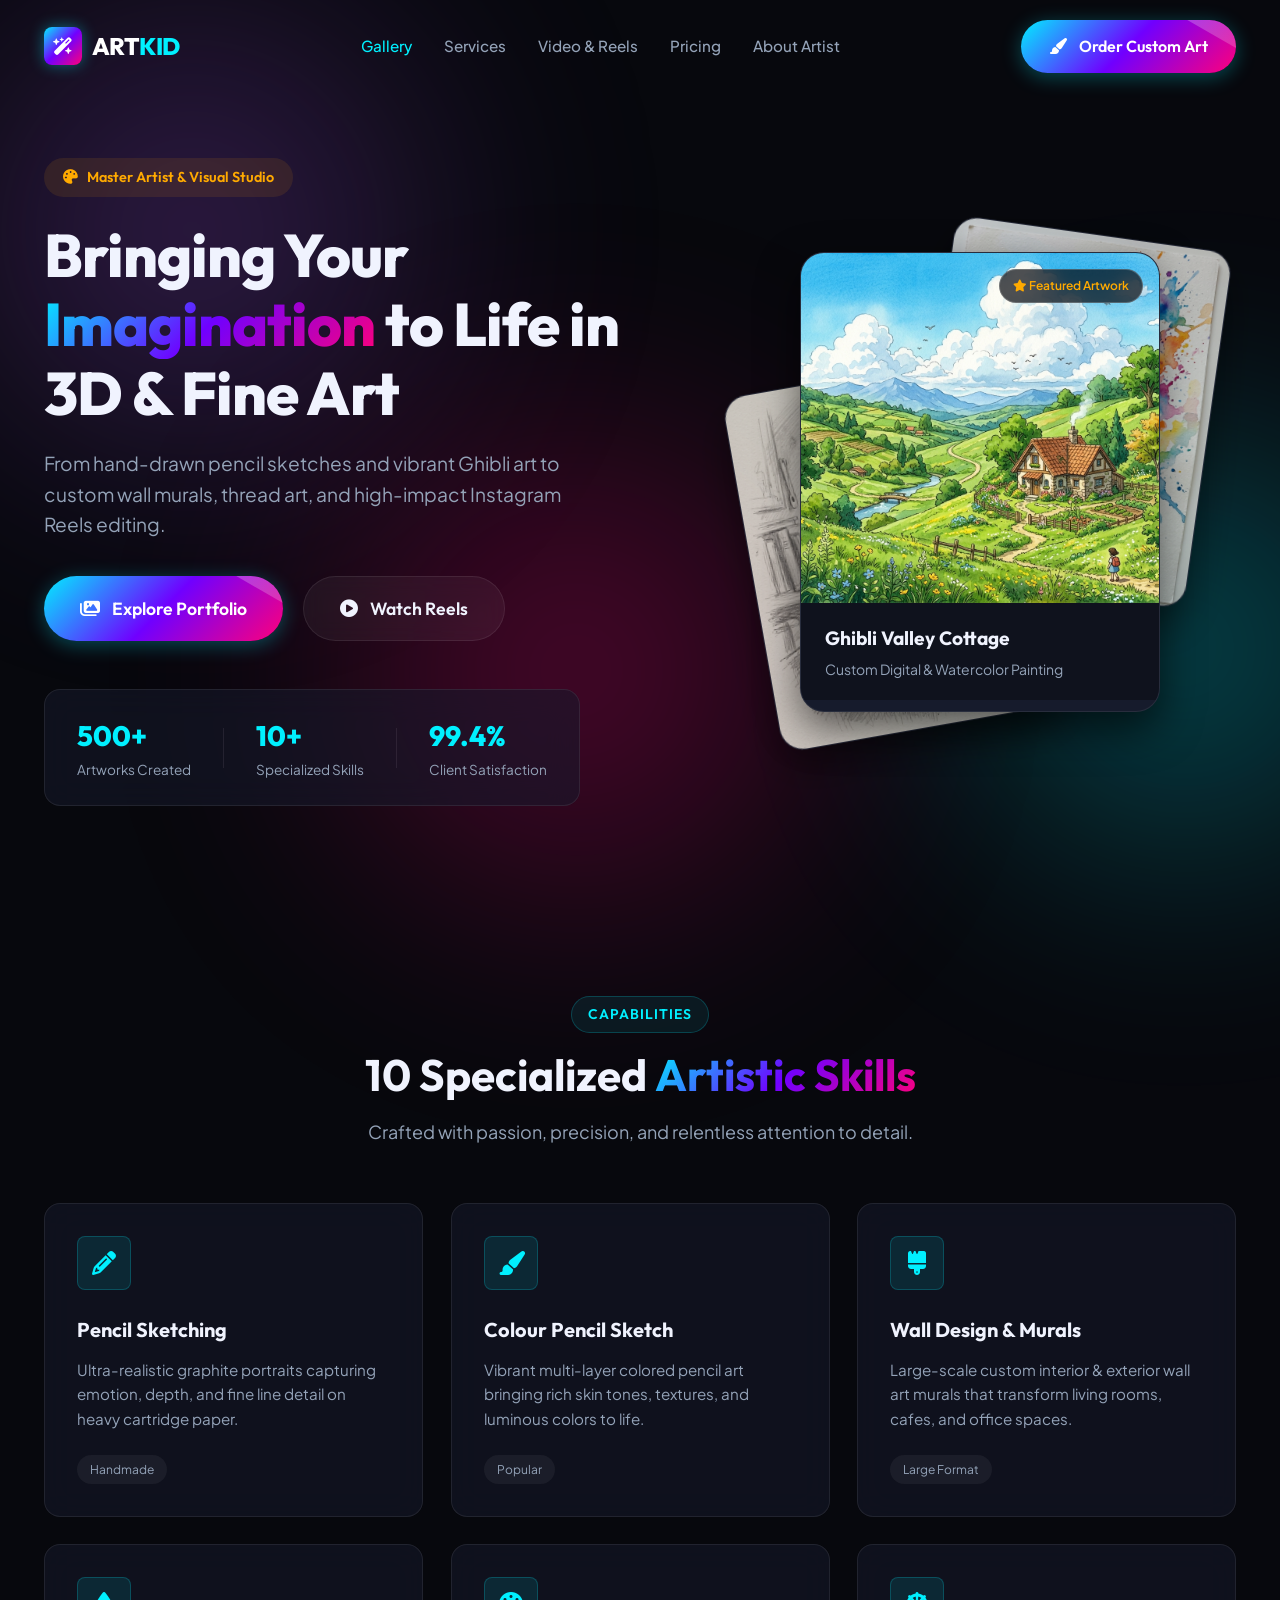
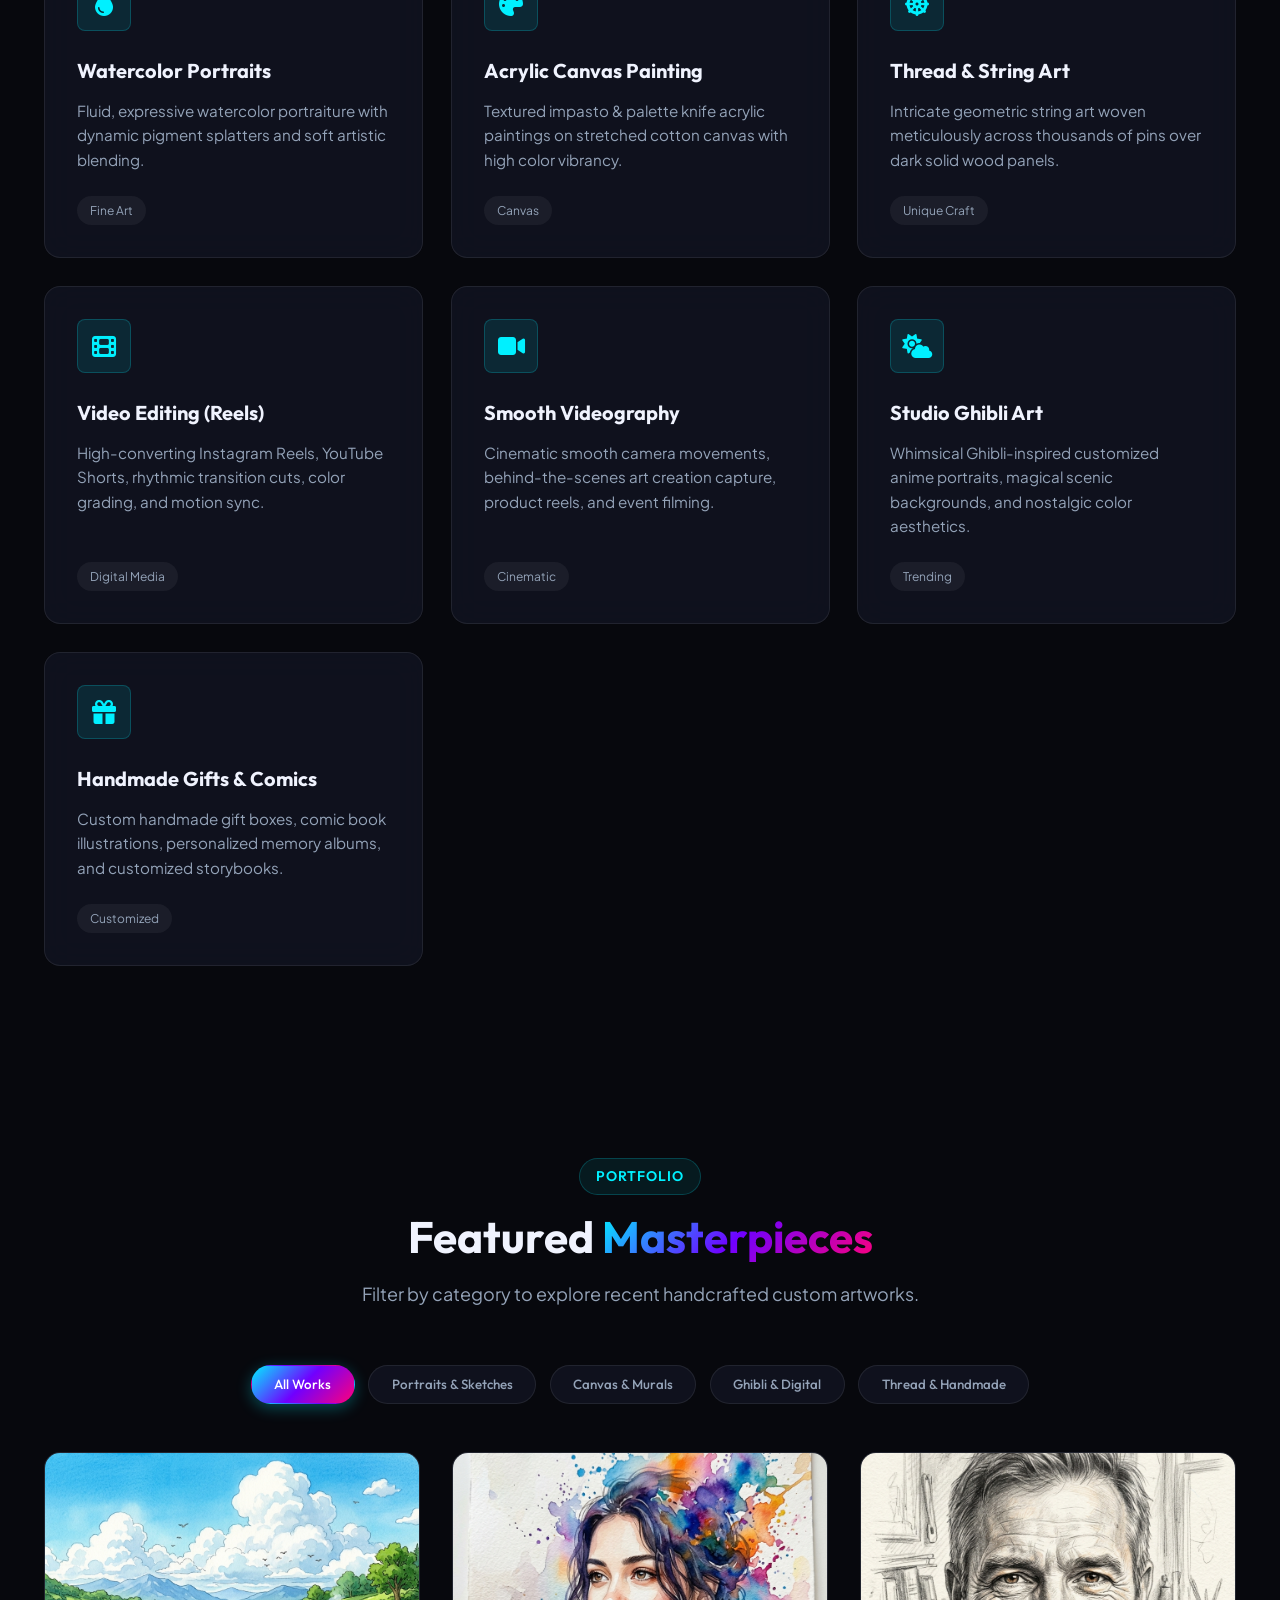
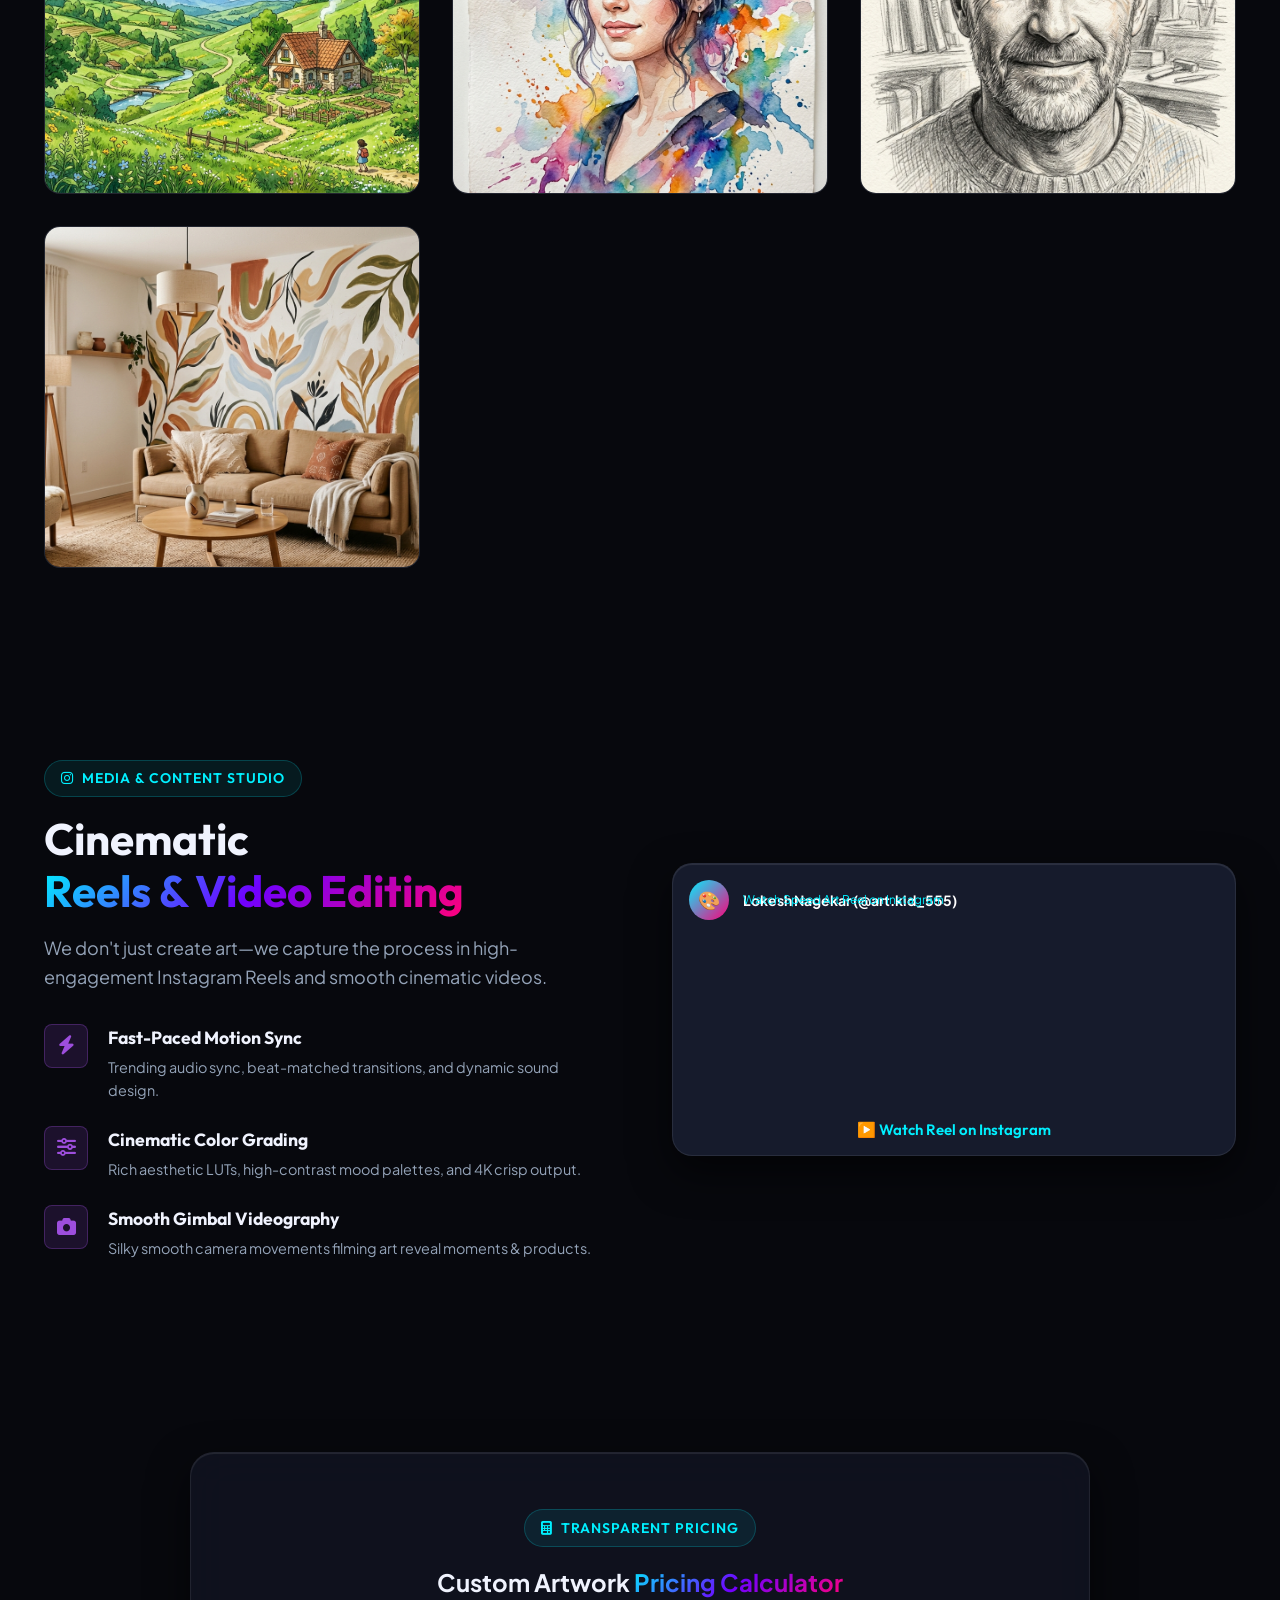
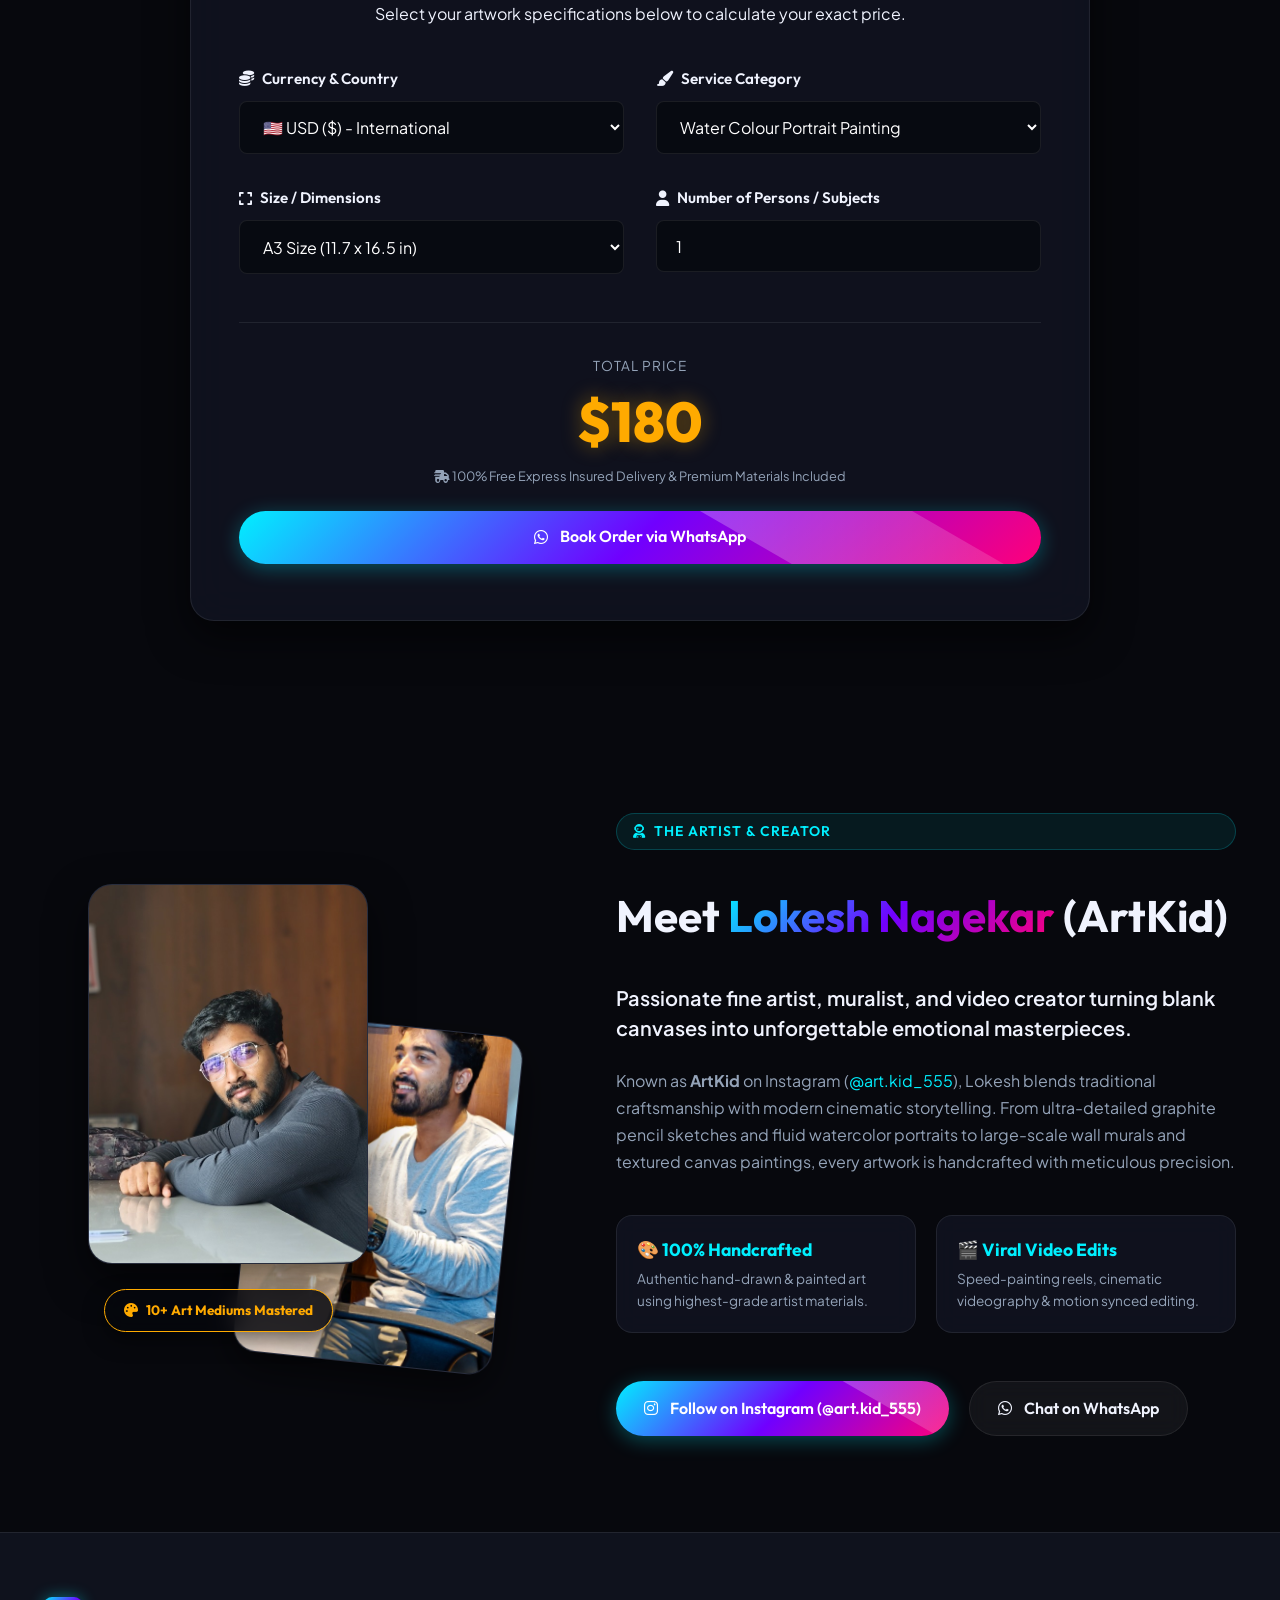
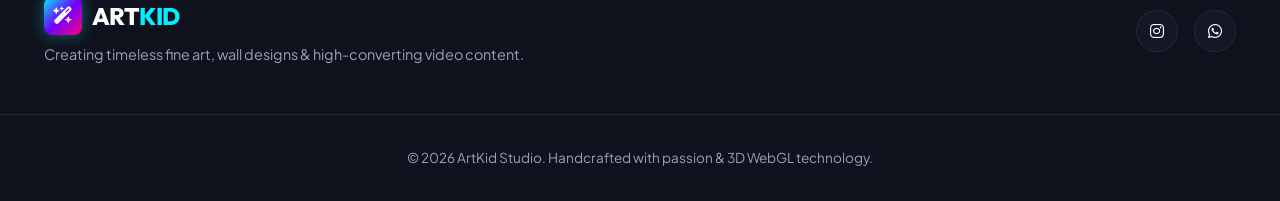
==== commit 06a6678d: "Comprehensive mobile responsiveness overhaul: slide-in drawer navigation, touch optimization, fluid " ====
--- a/index.html
+++ b/index.html
@@ -29,6 +29,9 @@
     <div class="ambient-glow glow-2"></div>
     <div class="ambient-glow glow-3"></div>
 
+    <!-- Mobile Menu Backdrop -->
+    <div class="mobile-backdrop" id="mobile-backdrop"></div>
+
     <!-- Navigation Header -->
     <header class="navbar">
         <div class="nav-container">
@@ -37,16 +40,25 @@
                 <span class="logo-text">ART<span class="highlight">KID</span></span>
             </a>
             
-            <nav class="nav-links">
+            <nav class="nav-links" id="nav-links">
+                <div class="mobile-nav-header">
+                    <span class="logo-text">ART<span class="highlight">KID</span></span>
+                    <button class="mobile-close-btn" id="mobile-close" aria-label="Close Navigation">&times;</button>
+                </div>
                 <a href="#gallery" class="nav-link active">Gallery</a>
                 <a href="#services" class="nav-link">Services</a>
                 <a href="#reels" class="nav-link">Video & Reels</a>
-                <a href="#calculator" class="nav-link">Calculator</a>
-                <a href="#about" class="nav-link">About</a>
+                <a href="#calculator" class="nav-link">Pricing</a>
+                <a href="#about" class="nav-link">About Artist</a>
+                <div class="mobile-nav-cta">
+                    <a href="#calculator" class="btn btn-primary glow-btn btn-block" id="mobile-nav-order-btn">
+                        <i class="fa-solid fa-paintbrush"></i> Order Custom Art
+                    </a>
+                </div>
             </nav>
 
             <div class="nav-actions">
-                <a href="#calculator" class="btn btn-primary glow-btn">
+                <a href="#calculator" class="btn btn-primary glow-btn header-cta-btn">
                     <i class="fa-solid fa-paintbrush"></i> Order Custom Art
                 </a>
             </div>
--- a/style.css
+++ b/style.css
@@ -1217,6 +1217,13 @@
     margin-top: 0.5rem;
 }
 
+/* Mobile Nav Elements (Desktop default: hidden) */
+.mobile-nav-header,
+.mobile-nav-cta,
+.mobile-backdrop {
+    display: none;
+}
+
 /* Instagram Reel Embed Container */
 .reel-embed-box {
     display: flex;
@@ -1231,48 +1238,437 @@
     background: var(--bg-surface-elevated) !important;
     border: 1px solid var(--border-glass) !important;
     box-shadow: var(--shadow-glass) !important;
-}
-
-/* Responsive Media Queries */
+    max-width: 100% !important;
+    width: 100% !important;
+}
+
+/* ==========================================================================
+   Responsive Breakpoints & Mobile Optimization
+   ========================================================================== */
+
+/* Tablets & Small Laptops (max-width: 992px) */
 @media (max-width: 992px) {
-    .hero-container, .reels-wrapper, .calc-grid, .lightbox-body, .about-grid {
+    .hero-container,
+    .reels-wrapper,
+    .calc-grid,
+    .lightbox-body,
+    .about-grid {
         grid-template-columns: 1fr;
+    }
+
+    .hero-container {
+        gap: 3rem;
+    }
+
+    .hero-title {
+        font-size: clamp(2.4rem, 5vw, 3.25rem);
+    }
+
+    .hero-visual {
+        margin-top: 1.5rem;
     }
 
     .about-photos {
         height: 420px;
     }
 
+    .reels-info {
+        order: 1;
+    }
+
+    .reel-embed-box {
+        order: 2;
+    }
+}
+
+/* Mobile Devices & Phones (max-width: 768px) */
+@media (max-width: 768px) {
+    /* Prevent any horizontal overflow */
+    body, html {
+        overflow-x: hidden;
+    }
+
+    .section-padding {
+        padding: 4rem 0;
+    }
+
+    .container {
+        padding: 0 1.25rem;
+    }
+
+    .section-title {
+        font-size: clamp(1.85rem, 5.5vw, 2.35rem);
+    }
+
+    .section-subtitle {
+        font-size: 1rem;
+    }
+
+    .section-header {
+        margin-bottom: 2.5rem;
+    }
+
+    /* Mobile Header & Drawer Navigation */
+    .header-cta-btn {
+        display: none;
+    }
+
+    .mobile-menu-toggle {
+        display: flex;
+        align-items: center;
+        justify-content: center;
+        width: 42px;
+        height: 42px;
+        background: rgba(255, 255, 255, 0.06);
+        border: 1px solid var(--border-glass);
+        border-radius: var(--radius-sm);
+        color: #fff;
+        font-size: 1.25rem;
+        cursor: pointer;
+        transition: var(--transition-fast);
+    }
+
+    .mobile-menu-toggle:hover {
+        background: rgba(255, 255, 255, 0.12);
+        color: var(--primary-cyan);
+    }
+
+    /* Mobile Drawer */
+    .nav-links {
+        position: fixed;
+        top: 0;
+        right: -320px;
+        width: min(300px, 85vw);
+        height: 100vh;
+        background: rgba(10, 12, 20, 0.96);
+        backdrop-filter: blur(25px);
+        -webkit-backdrop-filter: blur(25px);
+        border-left: 1px solid var(--border-glass);
+        flex-direction: column;
+        padding: 2rem 1.5rem;
+        gap: 1.25rem;
+        z-index: 1002;
+        transition: right 0.35s cubic-bezier(0.16, 1, 0.3, 1);
+        box-shadow: -10px 0 35px rgba(0, 0, 0, 0.85);
+        display: flex;
+        align-items: flex-start;
+    }
+
+    .nav-links.open {
+        right: 0;
+    }
+
+    .mobile-nav-header {
+        display: flex;
+        align-items: center;
+        justify-content: space-between;
+        width: 100%;
+        padding-bottom: 1.25rem;
+        border-bottom: 1px solid var(--border-glass);
+        margin-bottom: 0.5rem;
+    }
+
+    .mobile-close-btn {
+        background: rgba(255, 255, 255, 0.06);
+        border: 1px solid var(--border-glass);
+        color: #fff;
+        width: 36px;
+        height: 36px;
+        border-radius: 50%;
+        font-size: 1.5rem;
+        display: flex;
+        align-items: center;
+        justify-content: center;
+        cursor: pointer;
+    }
+
+    .nav-link {
+        font-size: 1.1rem;
+        font-weight: 600;
+        width: 100%;
+        padding: 0.5rem 0;
+        border-bottom: 1px solid rgba(255, 255, 255, 0.03);
+    }
+
+    .mobile-nav-cta {
+        display: block;
+        width: 100%;
+        margin-top: auto;
+        padding-top: 1.5rem;
+        border-top: 1px solid var(--border-glass);
+    }
+
+    .mobile-backdrop {
+        position: fixed;
+        inset: 0;
+        background: rgba(0, 0, 0, 0.7);
+        backdrop-filter: blur(6px);
+        -webkit-backdrop-filter: blur(6px);
+        z-index: 1001;
+        opacity: 0;
+        pointer-events: none;
+        transition: opacity 0.35s ease;
+        display: block;
+    }
+
+    .mobile-backdrop.open {
+        opacity: 1;
+        pointer-events: auto;
+    }
+
+    /* Hero Section Mobile */
+    .hero-section {
+        padding-top: 6.5rem;
+        padding-bottom: 3rem;
+        min-height: auto;
+    }
+
     .hero-title {
-        font-size: 2.75rem;
-    }
-
-    .hero-visual {
-        margin-top: 2rem;
-    }
-
-    .card-3d-stack {
-        width: 300px;
-        height: 380px;
-    }
-}
-
-@media (max-width: 768px) {
-    .nav-links {
-        display: none;
-    }
-
-    .mobile-menu-toggle {
-        display: block;
+        font-size: clamp(2rem, 7vw, 2.75rem);
+        line-height: 1.2;
+    }
+
+    .hero-subtitle {
+        font-size: 1rem;
+        margin-bottom: 1.75rem;
+    }
+
+    .hero-cta-group {
+        flex-direction: column;
+        width: 100%;
+        gap: 0.85rem;
+        margin-bottom: 2rem;
+    }
+
+    .hero-cta-group .btn {
+        width: 100%;
+        padding: 0.95rem 1.5rem;
+        font-size: 1rem;
     }
 
     .hero-stats {
-        flex-direction: column;
-        align-items: flex-start;
-        gap: 1rem;
+        display: grid;
+        grid-template-columns: repeat(3, 1fr);
+        width: 100%;
+        padding: 1rem 0.5rem;
+        gap: 0.25rem;
+        text-align: center;
     }
 
     .stat-divider {
         display: none;
     }
-}
+
+    .stat-number {
+        font-size: 1.35rem;
+    }
+
+    .stat-label {
+        font-size: 0.72rem;
+    }
+
+    .hero-visual {
+        width: 100%;
+        overflow: hidden;
+        display: flex;
+        justify-content: center;
+    }
+
+    .card-3d-stack {
+        width: min(280px, 80vw);
+        height: 360px;
+        max-width: 100%;
+    }
+
+    .card-image-wrapper {
+        height: 270px;
+    }
+
+    .sub-card {
+        width: 200px;
+        height: 260px;
+    }
+
+    .sub-card-1 {
+        right: -10px;
+        top: -10px;
+    }
+
+    .sub-card-2 {
+        left: -10px;
+        bottom: -10px;
+    }
+
+    /* Services Grid Mobile */
+    .services-grid {
+        grid-template-columns: repeat(auto-fill, minmax(min(100%, 260px), 1fr));
+        gap: 1.25rem;
+    }
+
+    .service-card {
+        padding: 1.5rem;
+    }
+
+    /* Gallery Grid Mobile */
+    .gallery-filters {
+        gap: 0.5rem;
+        justify-content: center;
+    }
+
+    .filter-btn {
+        padding: 0.5rem 1rem;
+        font-size: 0.85rem;
+    }
+
+    .gallery-grid {
+        grid-template-columns: 1fr;
+        gap: 1.25rem;
+    }
+
+    .gallery-image {
+        height: 280px;
+    }
+
+    /* Calculator Section Mobile */
+    .calculator-card {
+        padding: 2rem 1.25rem;
+    }
+
+    .calc-grid {
+        gap: 1.25rem;
+    }
+
+    .price-amount {
+        font-size: clamp(2.4rem, 8vw, 3.2rem);
+    }
+
+    .price-note {
+        font-size: 0.75rem;
+        text-align: center;
+        padding: 0 0.5rem;
+    }
+
+    /* About Section Mobile */
+    .about-photos {
+        width: min(300px, 85vw);
+        height: 380px;
+        margin: 0 auto;
+    }
+
+    .artist-photo-1 {
+        width: 210px;
+        height: 290px;
+    }
+
+    .artist-photo-2 {
+        width: 190px;
+        height: 250px;
+        right: 0;
+    }
+
+    .about-badge-floating {
+        font-size: 0.75rem;
+        padding: 0.4rem 0.8rem;
+        bottom: 0.5rem;
+        left: 0.5rem;
+    }
+
+    .about-highlights {
+        grid-template-columns: 1fr;
+        gap: 0.85rem;
+    }
+
+    .about-ctas {
+        flex-direction: column;
+        width: 100%;
+        gap: 0.85rem;
+    }
+
+    .about-ctas .btn {
+        width: 100%;
+    }
+
+    /* Lightbox Modal Mobile */
+    .lightbox-modal {
+        padding: 1rem;
+    }
+
+    .lightbox-body {
+        padding: 1rem;
+        gap: 1rem;
+    }
+
+    .lightbox-image-col img {
+        max-height: 35vh;
+    }
+
+    .lightbox-info-col {
+        padding: 0.5rem 0;
+    }
+
+    .lightbox-info-col h3 {
+        font-size: 1.35rem;
+    }
+
+    /* Footer Mobile */
+    .footer {
+        padding: 3rem 0 1.5rem 0;
+    }
+
+    .footer-container {
+        flex-direction: column;
+        text-align: center;
+        gap: 1.5rem;
+        align-items: center;
+        margin-bottom: 2rem;
+    }
+
+    .footer-socials {
+        justify-content: center;
+        gap: 1rem;
+    }
+}
+
+/* Extra Small Phones (max-width: 480px) */
+@media (max-width: 480px) {
+    .container {
+        padding: 0 1rem;
+    }
+
+    .hero-title {
+        font-size: 2rem;
+    }
+
+    .hero-stats {
+        padding: 0.85rem 0.35rem;
+    }
+
+    .stat-number {
+        font-size: 1.2rem;
+    }
+
+    .stat-label {
+        font-size: 0.68rem;
+    }
+
+    .card-3d-stack {
+        width: 250px;
+        height: 330px;
+    }
+
+    .about-photos {
+        width: 260px;
+        height: 340px;
+    }
+
+    .artist-photo-1 {
+        width: 180px;
+        height: 250px;
+    }
+
+    .artist-photo-2 {
+        width: 160px;
+        height: 220px;
+    }
+}
+
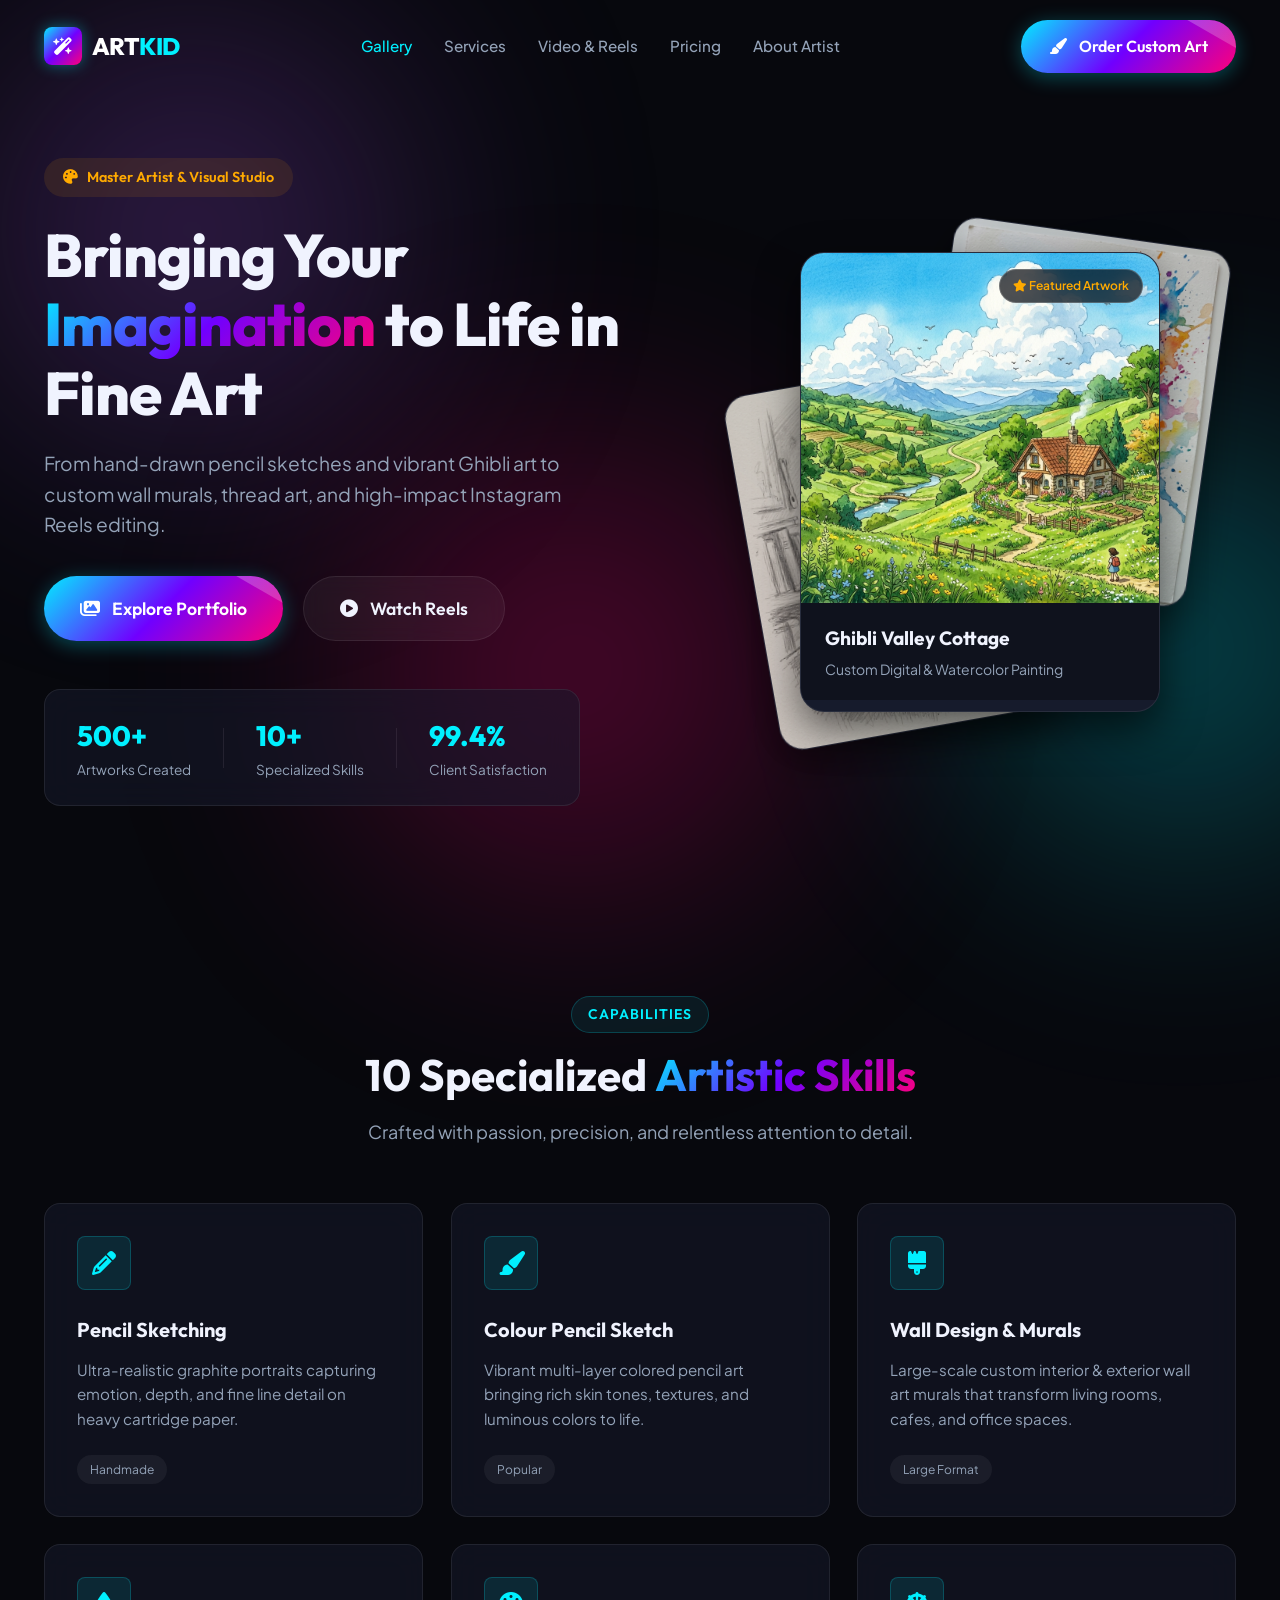
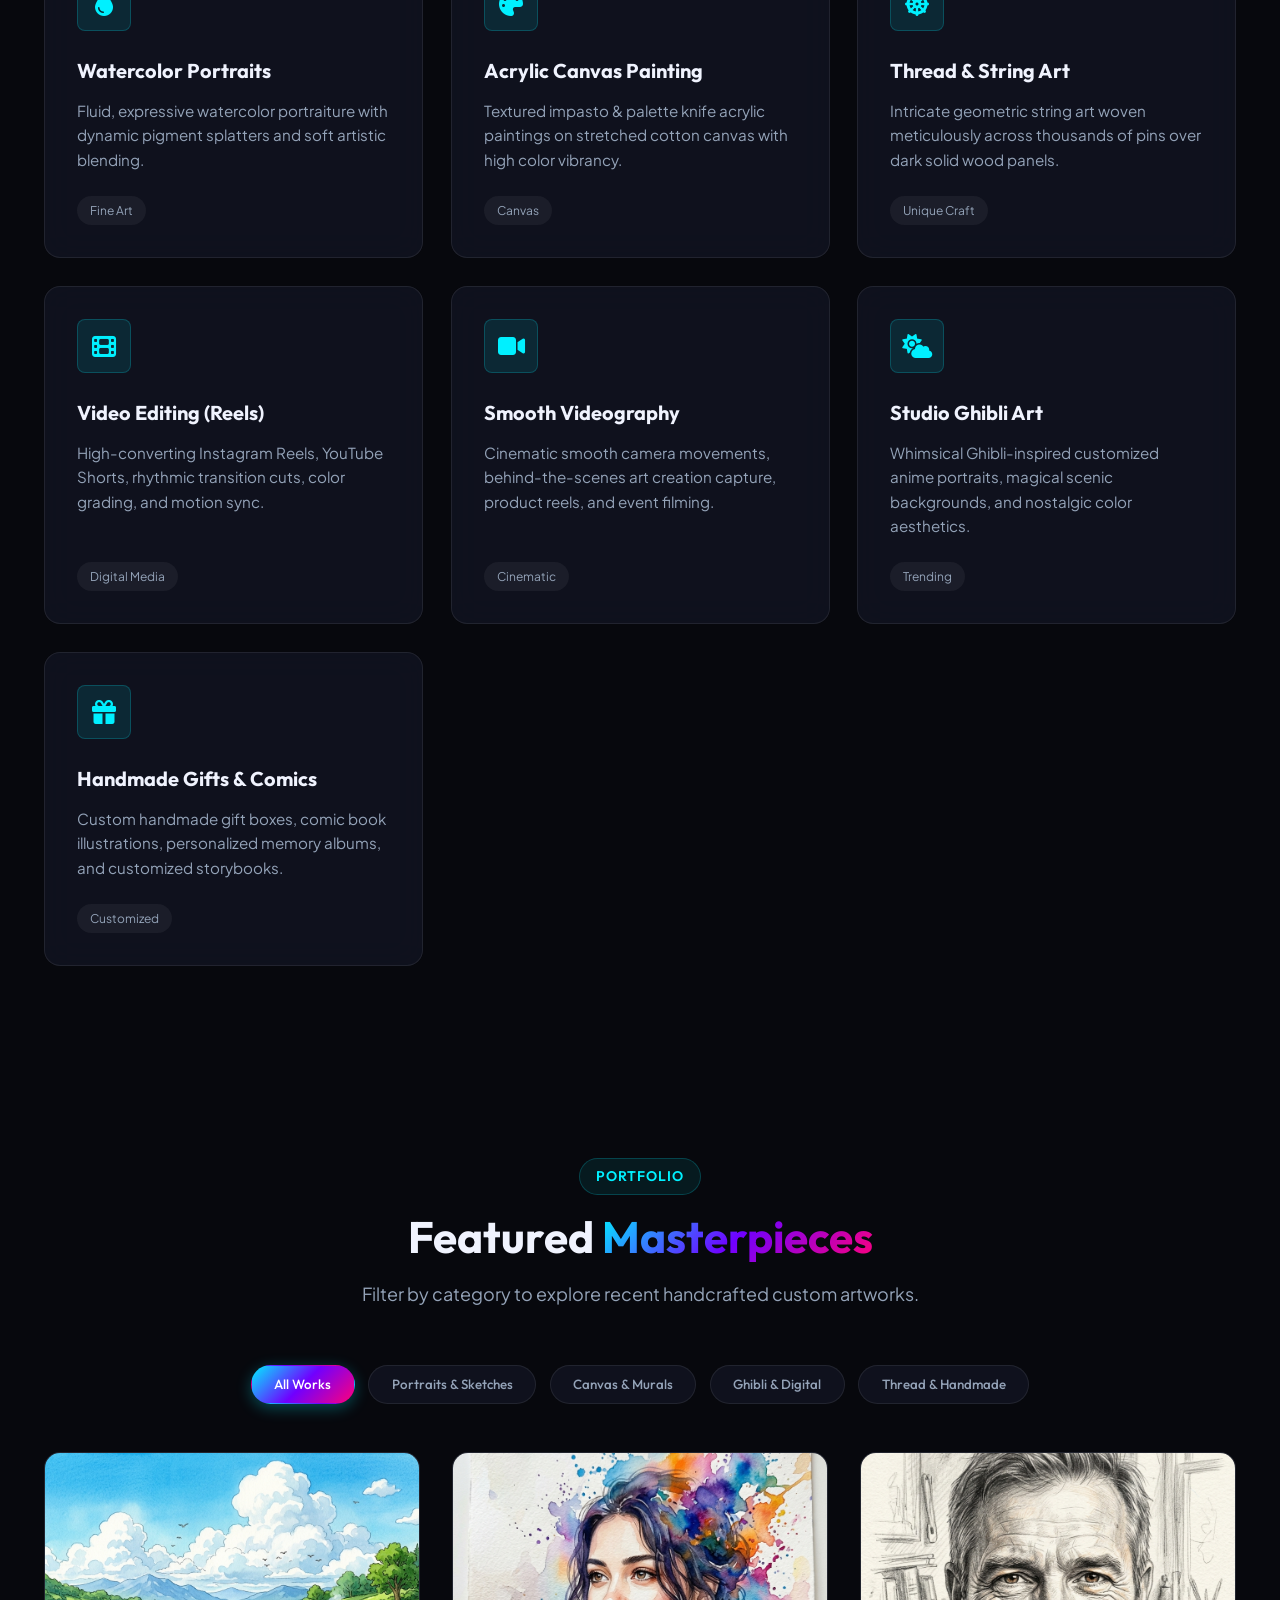
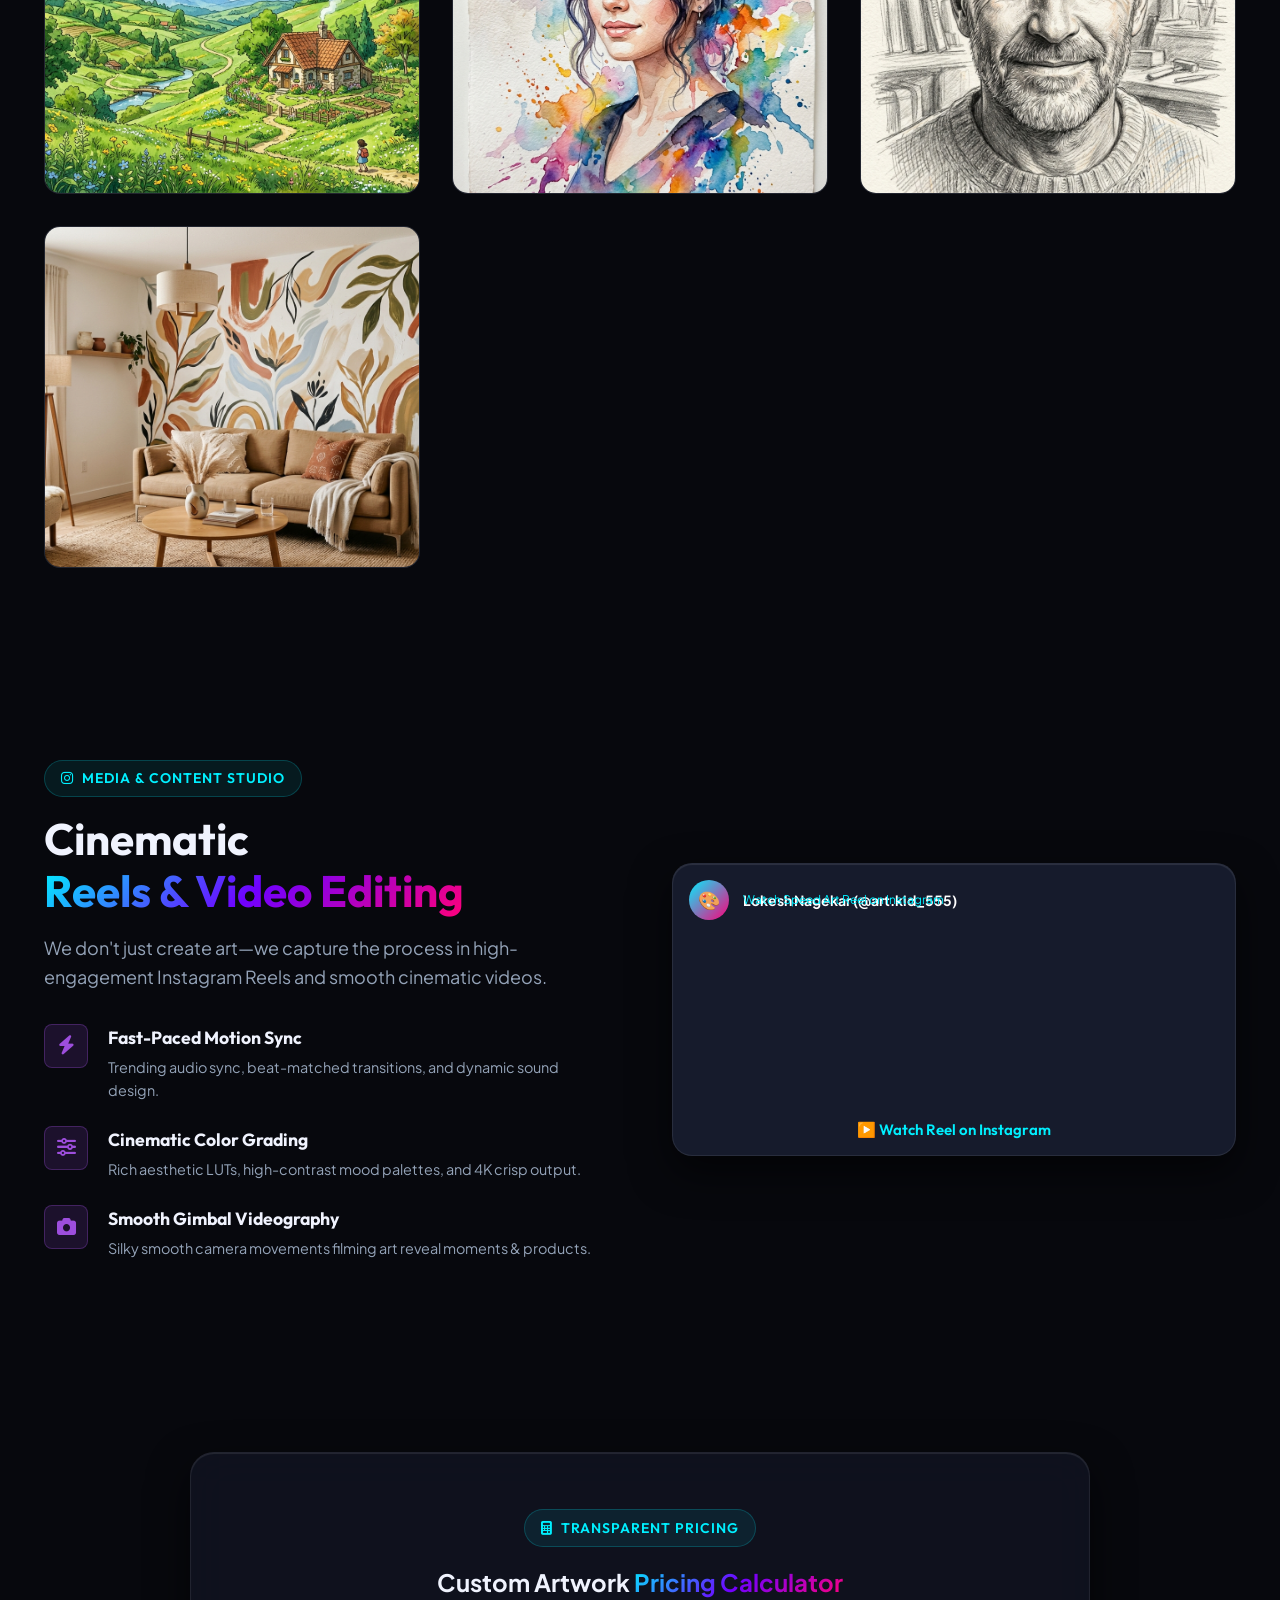
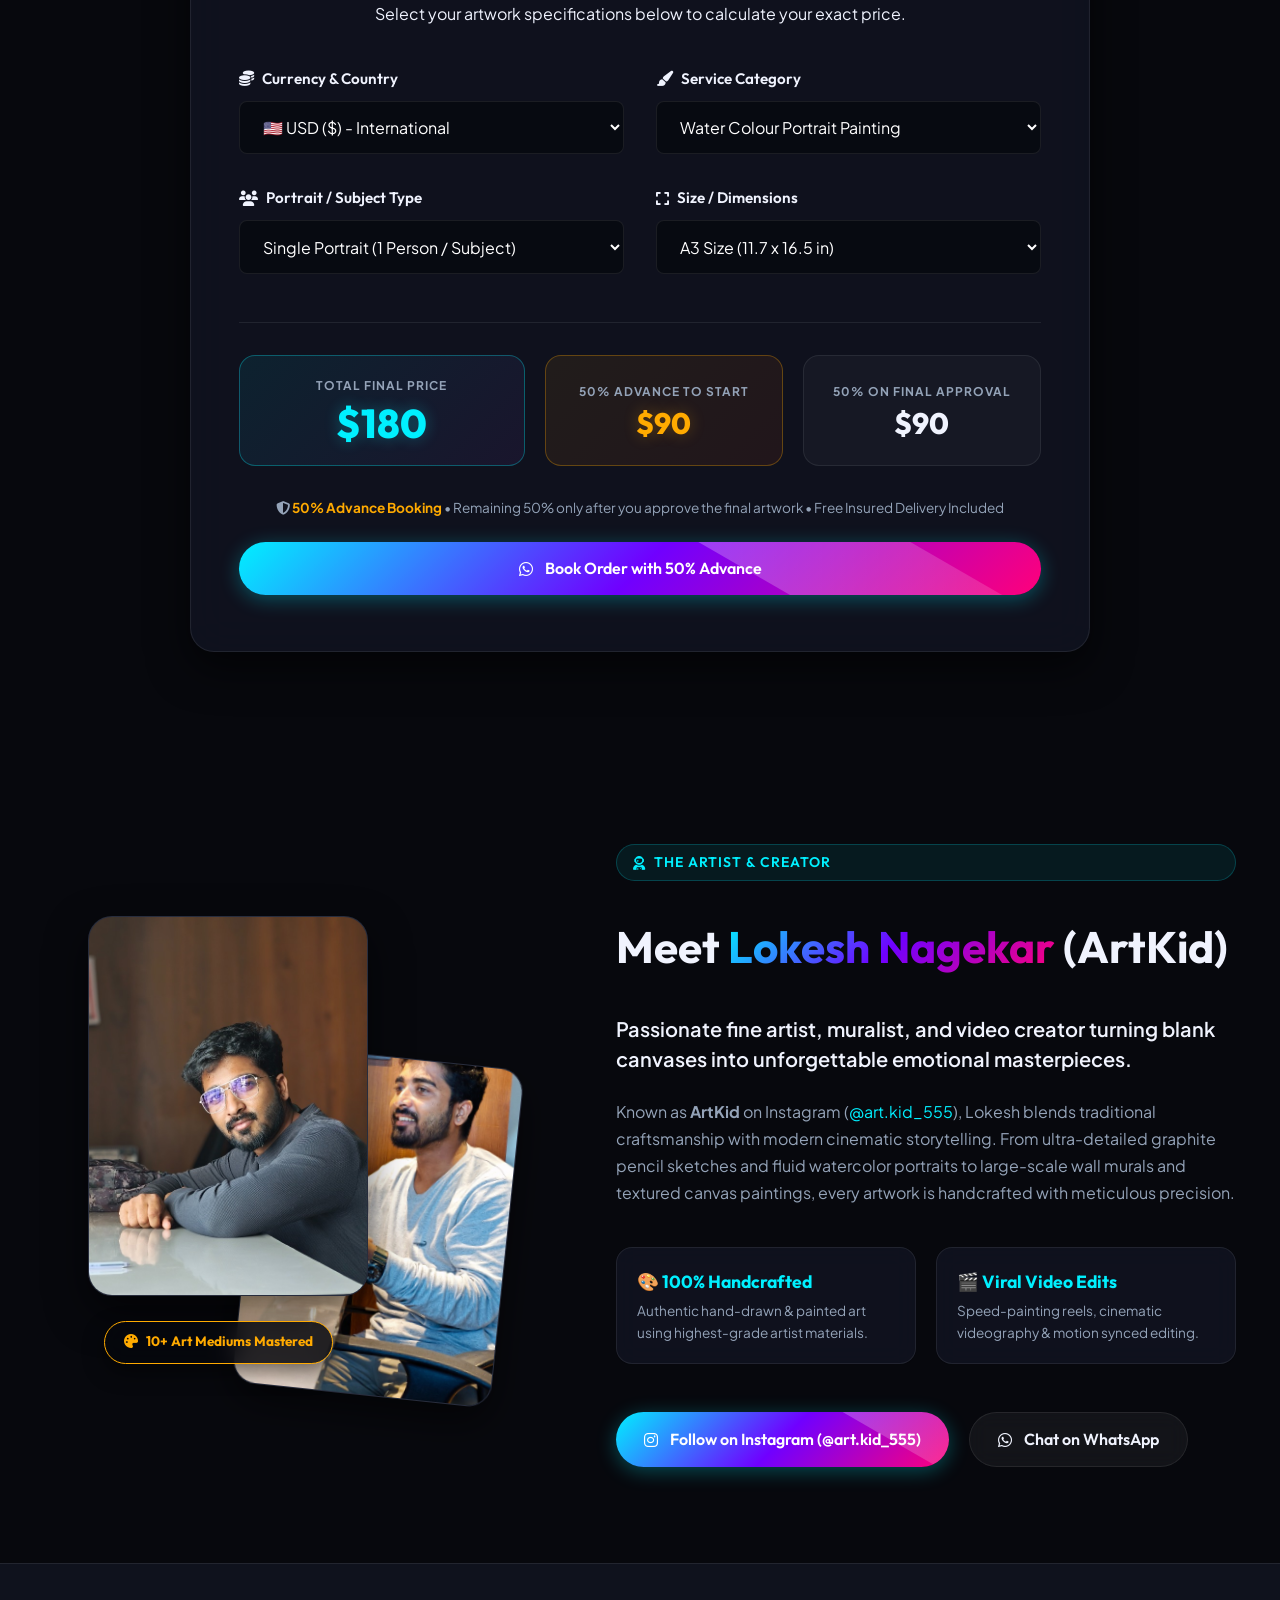
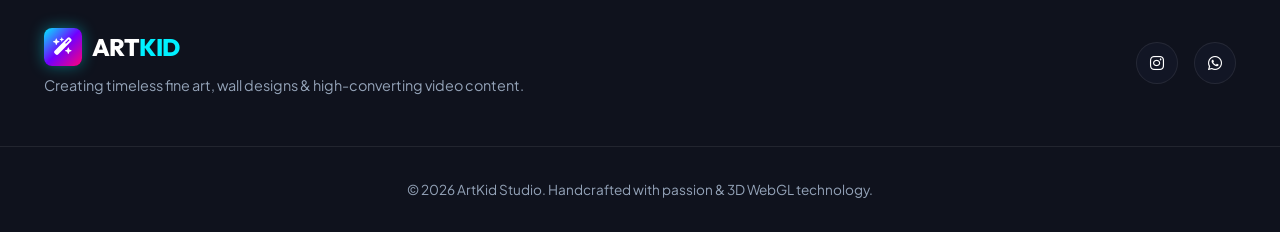
==== commit 25b00f46: "Update hero title to remove '3D &', add distinct pencil/color pencil services, single/double/family " ====
--- a/index.html
+++ b/index.html
@@ -78,7 +78,7 @@
                         <i class="fa-solid fa-palette"></i> Master Artist & Visual Studio
                     </div>
                     <h1 class="hero-title">
-                        Bringing Your <span class="gradient-text">Imagination</span> to Life in 3D & Fine Art
+                        Bringing Your <span class="gradient-text">Imagination</span> to Life in Fine Art
                     </h1>
                     <p class="hero-subtitle">
                         From hand-drawn pencil sketches and vibrant Ghibli art to custom wall murals, thread art, and high-impact Instagram Reels editing.
@@ -383,13 +383,27 @@
                         <div class="calc-group">
                             <label for="service-type"><i class="fa-solid fa-paintbrush"></i> Service Category</label>
                             <select id="service-type" class="calc-select">
-                                <option value="pencil">Pencil Sketch / Color Pencil (Portraits)</option>
+                                <option value="pencil">Pencil Sketch (Graphite Portrait)</option>
+                                <option value="color_pencil">Colour Pencil Sketch (Vibrant Portrait)</option>
                                 <option value="watercolor" selected>Water Colour Portrait Painting</option>
                                 <option value="acrylic">Acrylic Painting on Stretched Canvas</option>
-                                <option value="ghibli">Custom Ghibli Style Digital/Art</option>
-                                <option value="thread">Thread / String Art Panel</option>
-                                <option value="wall">Wall Design & Mural Painting</option>
-                                <option value="video">Instagram Reel / Video Editing</option>
+                                <option value="ghibli">Studio Ghibli Inspired Anime Art</option>
+                                <option value="thread">Thread & String Art (Wooden Panel)</option>
+                                <option value="wall">Wall Design & Custom Mural Painting</option>
+                                <option value="gifts_comics">Handmade Gifts & Custom Comic Art</option>
+                                <option value="video">Instagram Reel & Smooth Video Editing</option>
+                            </select>
+                        </div>
+
+                        <div class="calc-group">
+                            <label for="portrait-type"><i class="fa-solid fa-users"></i> Portrait / Subject Type</label>
+                            <select id="portrait-type" class="calc-select">
+                                <option value="1" selected>Single Portrait (1 Person / Subject)</option>
+                                <option value="2">Couple / Double Portrait (2 Persons)</option>
+                                <option value="3">Family / Group Portrait (3 Persons)</option>
+                                <option value="4">Family / Group Portrait (4 Persons)</option>
+                                <option value="5">Large Family / Group (5+ Persons)</option>
+                                <option value="pet">Pet / Animal Portrait (1 Subject)</option>
                             </select>
                         </div>
 
@@ -399,25 +413,33 @@
                                 <option value="a4">A4 Size (8.3 x 11.7 in)</option>
                                 <option value="a3" selected>A3 Size (11.7 x 16.5 in)</option>
                                 <option value="canvas">Large Canvas (18 x 24 in)</option>
-                                <option value="mural">Wall Area (Per Sq. Ft)</option>
-                                <option value="reel">Standard Reel (30-60 Seconds)</option>
+                                <option value="mural">Wall Mural Area (Per Sq. Ft)</option>
+                                <option value="reel">Standard Reel Video (30-60s)</option>
                             </select>
                         </div>
 
-                        <div class="calc-group">
-                            <label for="subjects-count"><i class="fa-solid fa-user"></i> Number of Persons / Subjects</label>
-                            <input type="number" id="subjects-count" class="calc-input" value="1" min="1" max="10">
-                        </div>
-
                         <div class="calc-result-box">
-                            <div class="price-display">
-                                <span class="price-label">Total Price</span>
-                                <span class="price-amount" id="calc-price">₹7,499</span>
-                                <span class="price-note"><i class="fa-solid fa-truck-fast"></i> 100% Free Express Insured Delivery & Premium Materials Included</span>
-                            </div>
+                            <div class="price-breakdown-grid">
+                                <div class="price-box main-price-box">
+                                    <span class="price-label">Total Final Price</span>
+                                    <span class="price-amount" id="calc-price">₹7,499</span>
+                                </div>
+                                <div class="price-box advance-price-box">
+                                    <span class="price-label">50% Advance to Start</span>
+                                    <span class="advance-amount" id="calc-advance">₹3,750</span>
+                                </div>
+                                <div class="price-box balance-price-box">
+                                    <span class="price-label">50% on Final Approval</span>
+                                    <span class="balance-amount" id="calc-balance">₹3,749</span>
+                                </div>
+                            </div>
+
+                            <span class="price-note">
+                                <i class="fa-solid fa-shield-halved"></i> <strong>50% Advance Booking</strong> • Remaining 50% only after you approve the final artwork • Free Insured Delivery Included
+                            </span>
 
                             <a id="whatsapp-order-btn" href="https://wa.me/?text=Hi%20ArtKid!%20I%20want%20to%20order%20a%20custom%20artwork." target="_blank" class="btn btn-primary btn-block glow-btn">
-                                <i class="fa-brands fa-whatsapp"></i> Book Order via WhatsApp
+                                <i class="fa-brands fa-whatsapp"></i> Book Order with 50% Advance
                             </a>
                         </div>
                     </form>
--- a/style.css
+++ b/style.css
@@ -946,31 +946,90 @@
     gap: 1.5rem;
 }
 
-.price-display {
+.price-breakdown-grid {
+    display: grid;
+    grid-template-columns: 1.2fr 1fr 1fr;
+    gap: 1.25rem;
+    width: 100%;
+    margin-bottom: 0.5rem;
+}
+
+.price-box {
+    background: rgba(7, 8, 13, 0.7);
+    border: 1px solid var(--border-glass);
+    border-radius: var(--radius-md);
+    padding: 1.25rem 1rem;
     text-align: center;
     display: flex;
     flex-direction: column;
     align-items: center;
+    justify-content: center;
+    transition: var(--transition-fast);
+}
+
+.price-box:hover {
+    border-color: var(--border-glass-hover);
+    transform: translateY(-2px);
+}
+
+.main-price-box {
+    background: linear-gradient(135deg, rgba(0, 240, 255, 0.08), rgba(157, 78, 221, 0.08));
+    border-color: rgba(0, 240, 255, 0.3);
+}
+
+.advance-price-box {
+    background: linear-gradient(135deg, rgba(255, 170, 0, 0.08), rgba(255, 85, 0, 0.08));
+    border-color: rgba(255, 170, 0, 0.3);
+}
+
+.balance-price-box {
+    background: rgba(255, 255, 255, 0.03);
 }
 
 .price-label {
     text-transform: uppercase;
-    font-size: 0.85rem;
+    font-size: 0.75rem;
+    font-weight: 700;
     letter-spacing: 1px;
     color: var(--text-muted);
+    margin-bottom: 0.35rem;
 }
 
 .price-amount {
     font-family: var(--font-heading);
-    font-size: 3.5rem;
+    font-size: 2.5rem;
+    font-weight: 800;
+    color: var(--primary-cyan);
+    line-height: 1.1;
+    text-shadow: 0 0 15px rgba(0, 240, 255, 0.3);
+}
+
+.advance-amount {
+    font-family: var(--font-heading);
+    font-size: 1.85rem;
     font-weight: 800;
     color: var(--primary-gold);
-    text-shadow: 0 0 20px rgba(255, 170, 0, 0.4);
+    line-height: 1.1;
+    text-shadow: 0 0 15px rgba(255, 170, 0, 0.3);
+}
+
+.balance-amount {
+    font-family: var(--font-heading);
+    font-size: 1.85rem;
+    font-weight: 800;
+    color: var(--text-main);
+    line-height: 1.1;
 }
 
 .price-note {
-    font-size: 0.8rem;
+    font-size: 0.85rem;
     color: var(--text-muted);
+    text-align: center;
+    line-height: 1.5;
+}
+
+.price-note strong {
+    color: var(--primary-gold);
 }
 
 /* Lightbox Modal */
@@ -1538,12 +1597,21 @@
         gap: 1.25rem;
     }
 
+    .price-breakdown-grid {
+        grid-template-columns: 1fr;
+        gap: 0.75rem;
+    }
+
     .price-amount {
-        font-size: clamp(2.4rem, 8vw, 3.2rem);
+        font-size: 2.25rem;
+    }
+
+    .advance-amount, .balance-amount {
+        font-size: 1.65rem;
     }
 
     .price-note {
-        font-size: 0.75rem;
+        font-size: 0.8rem;
         text-align: center;
         padding: 0 0.5rem;
     }
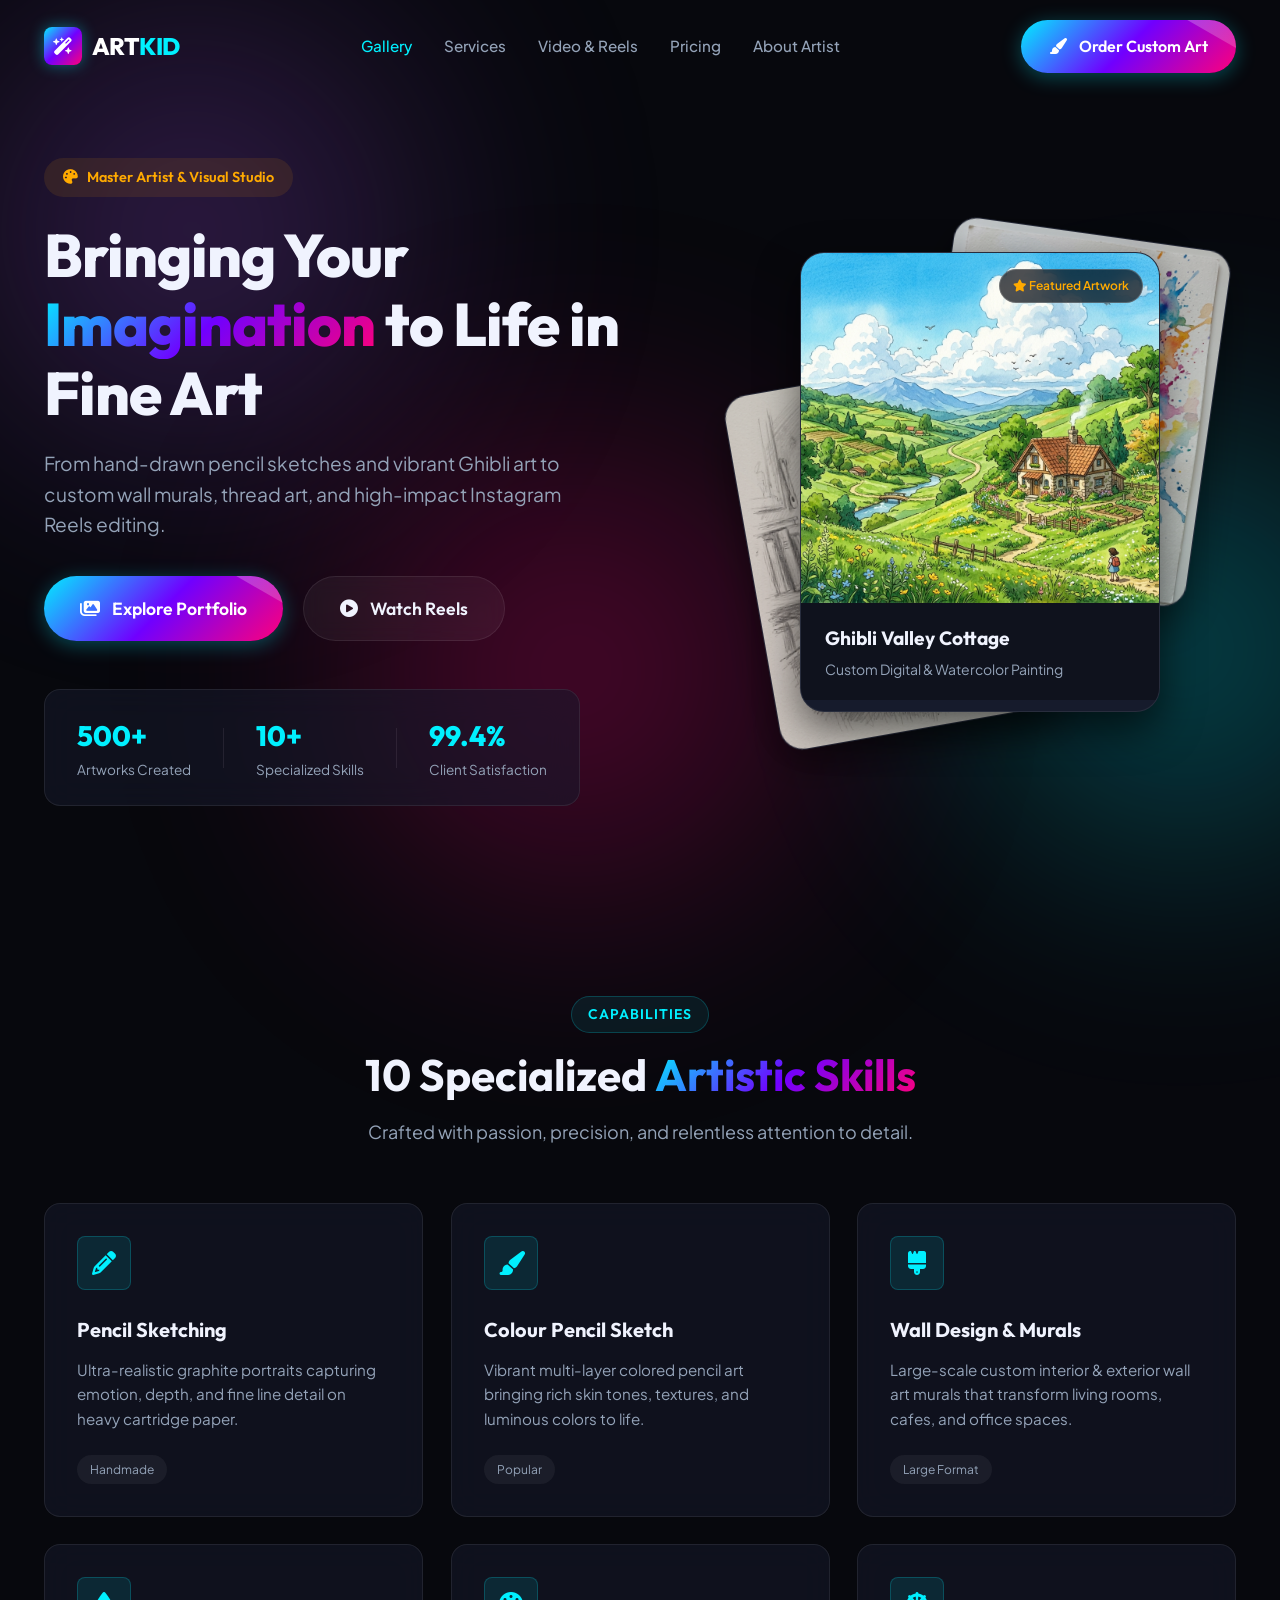
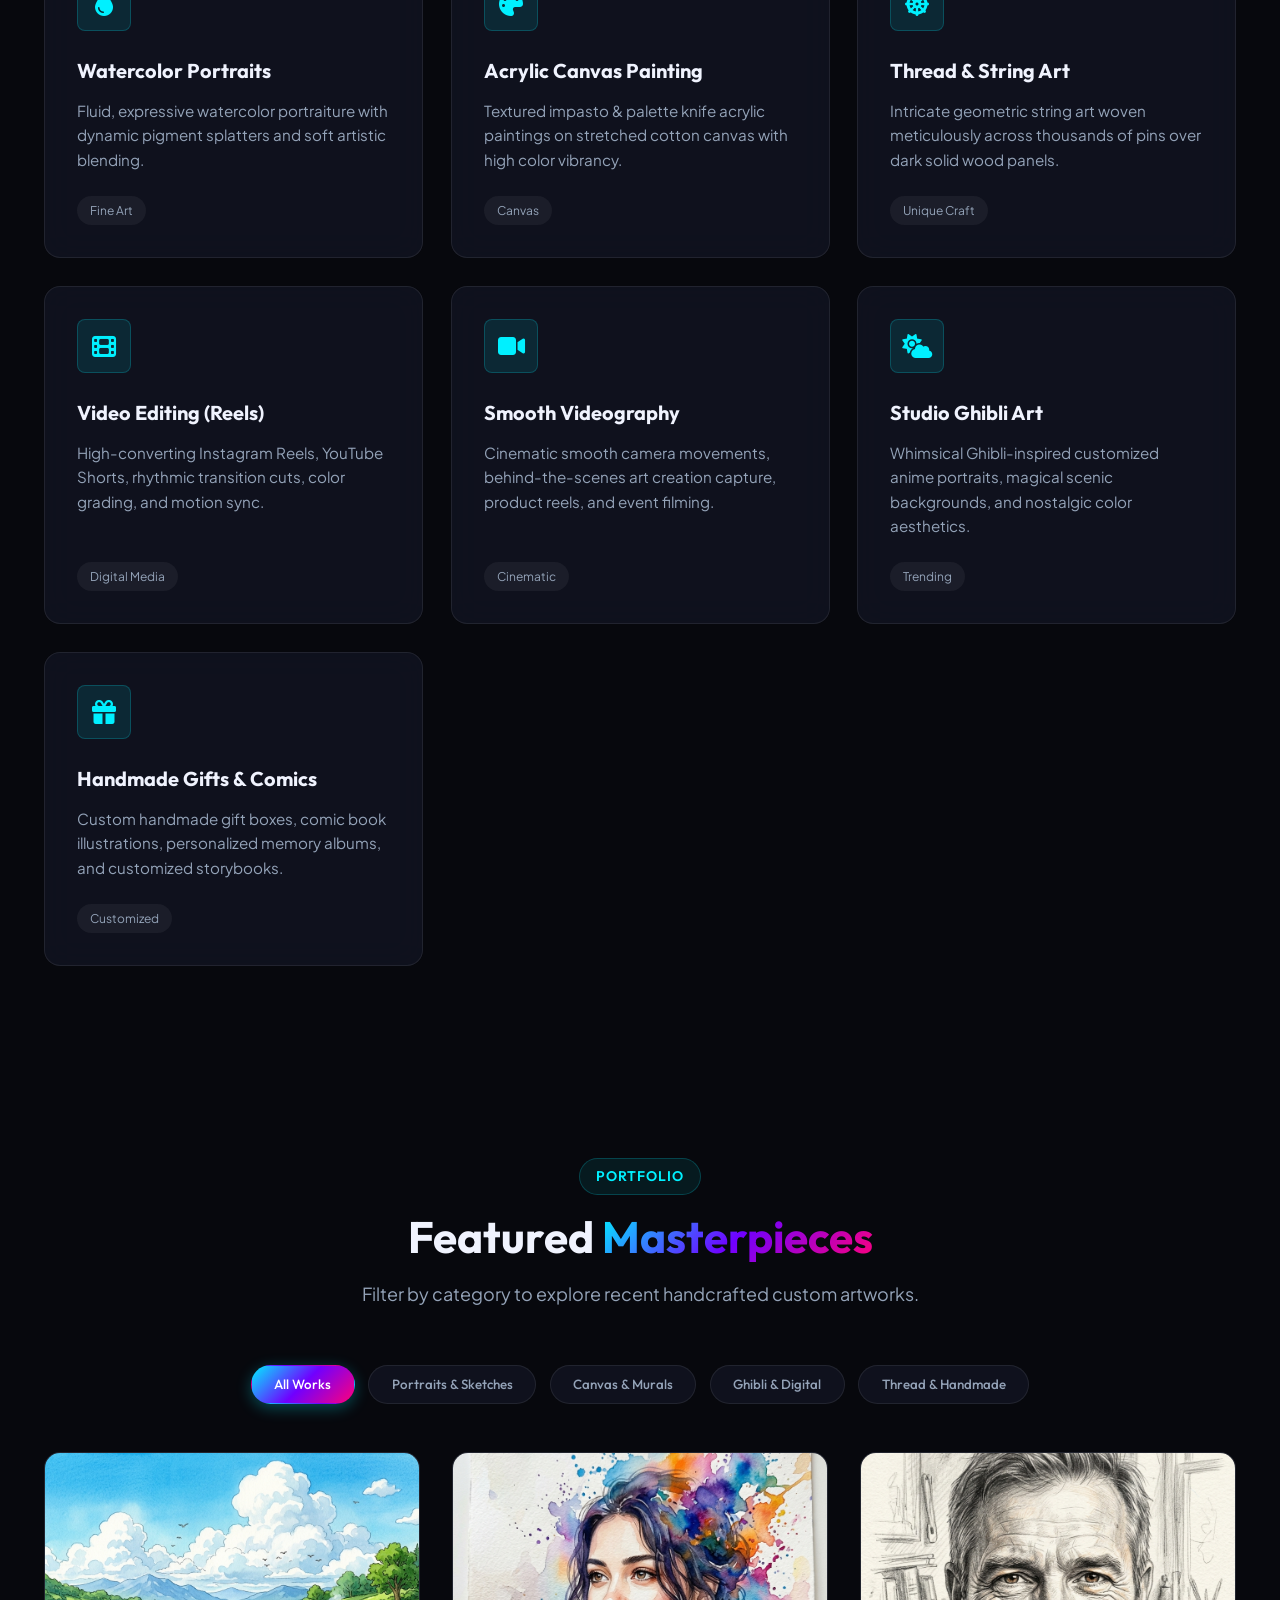
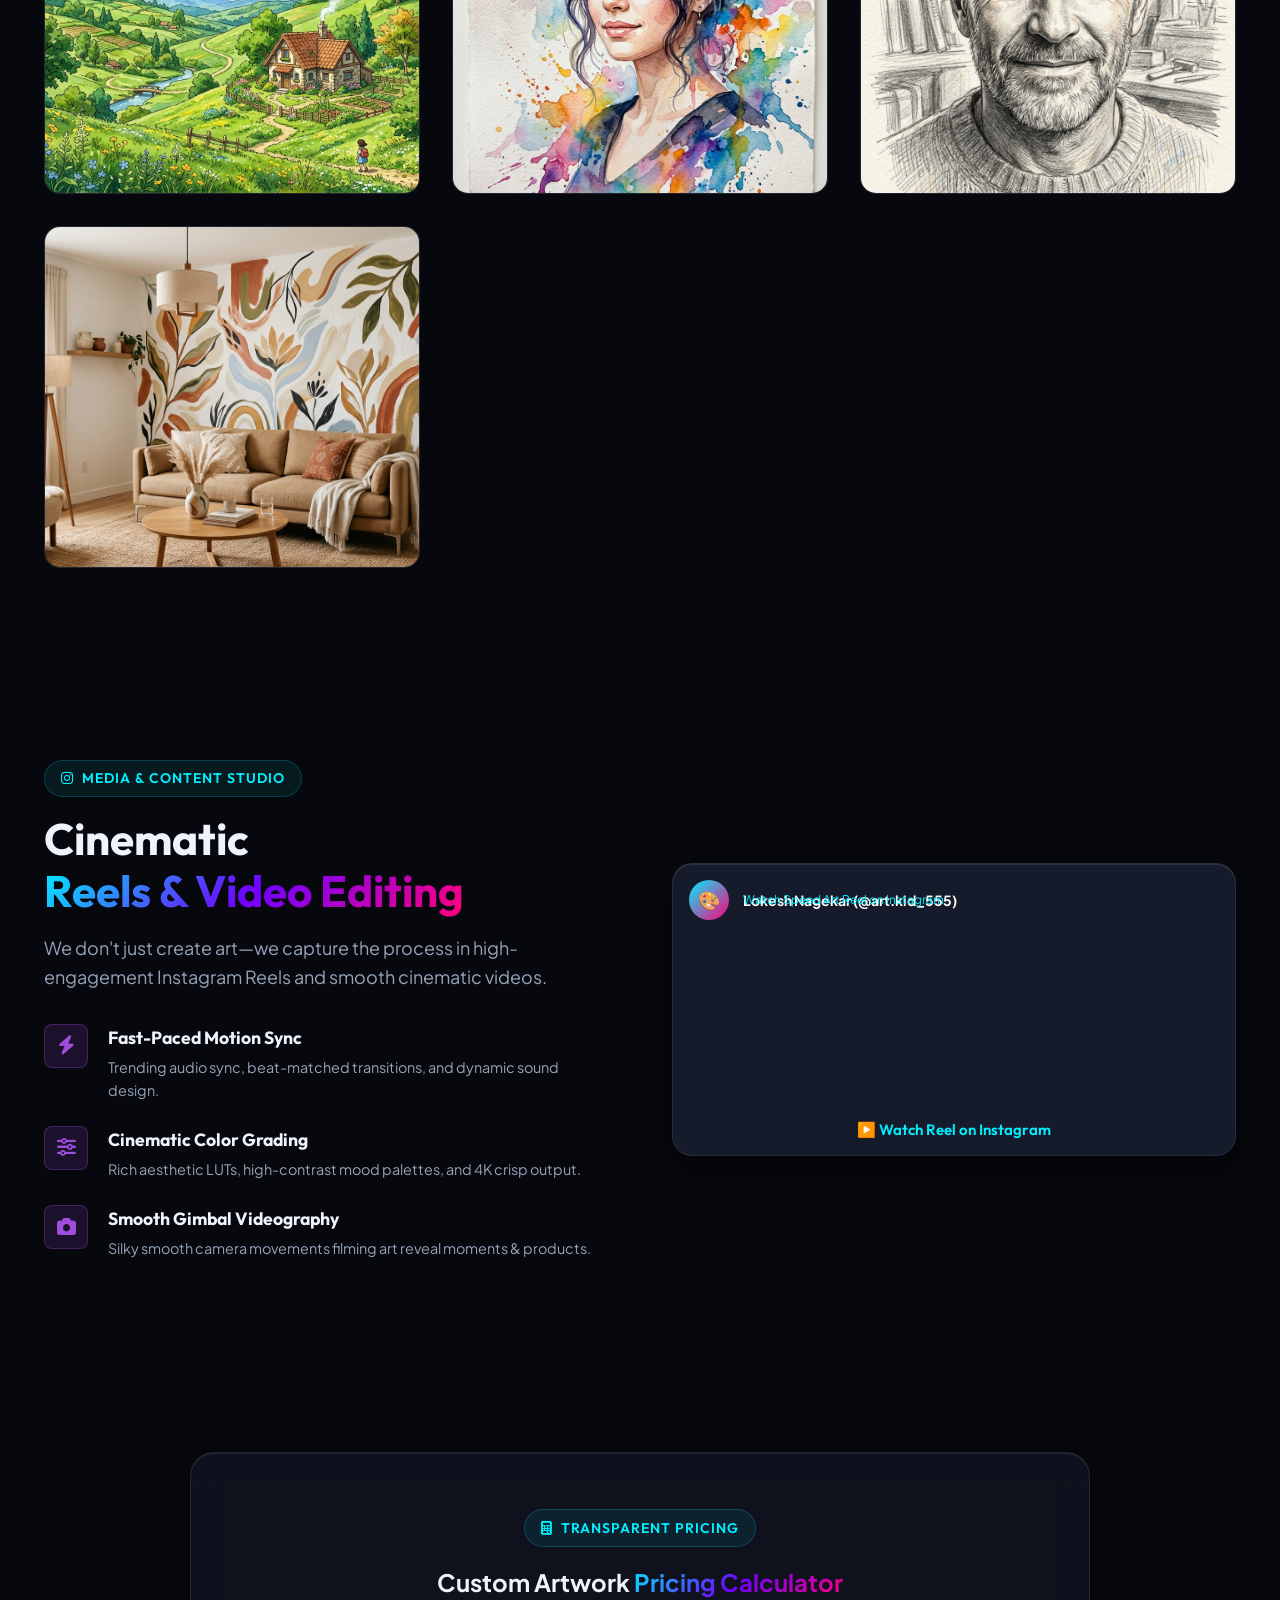
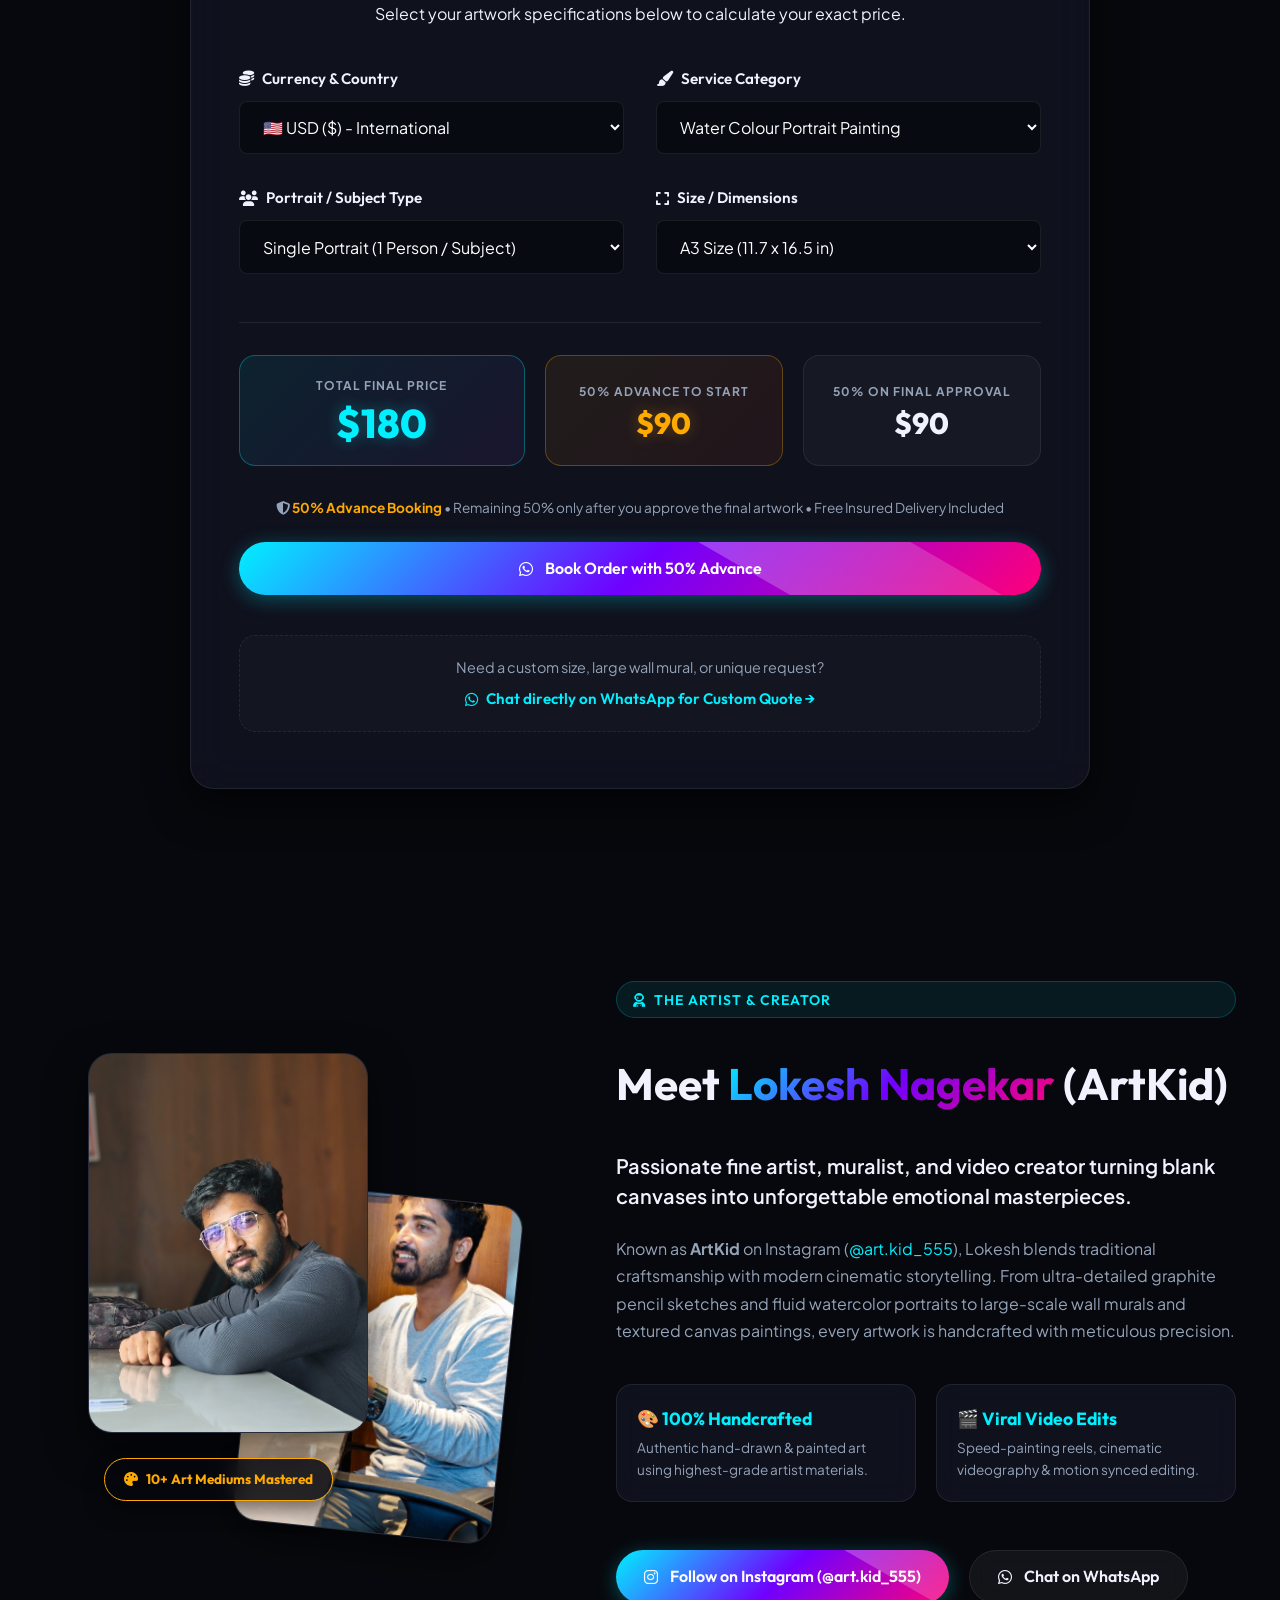
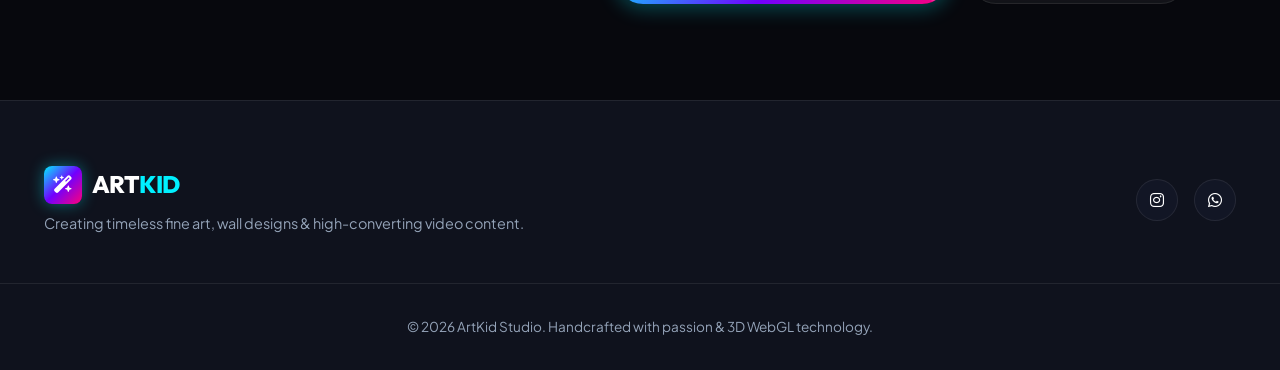
==== commit 53839741: "Add custom inquiry options with direct WhatsApp quote link" ====
--- a/index.html
+++ b/index.html
@@ -392,6 +392,7 @@
                                 <option value="wall">Wall Design & Custom Mural Painting</option>
                                 <option value="gifts_comics">Handmade Gifts & Custom Comic Art</option>
                                 <option value="video">Instagram Reel & Smooth Video Editing</option>
+                                <option value="custom_service">✨ Other / Custom Artwork Project</option>
                             </select>
                         </div>
 
@@ -404,6 +405,7 @@
                                 <option value="4">Family / Group Portrait (4 Persons)</option>
                                 <option value="5">Large Family / Group (5+ Persons)</option>
                                 <option value="pet">Pet / Animal Portrait (1 Subject)</option>
+                                <option value="custom_portrait">Custom Subject / Scenery</option>
                             </select>
                         </div>
 
@@ -415,6 +417,7 @@
                                 <option value="canvas">Large Canvas (18 x 24 in)</option>
                                 <option value="mural">Wall Mural Area (Per Sq. Ft)</option>
                                 <option value="reel">Standard Reel Video (30-60s)</option>
+                                <option value="custom_size">📐 Custom Dimensions / Special Size</option>
                             </select>
                         </div>
 
@@ -441,6 +444,13 @@
                             <a id="whatsapp-order-btn" href="https://wa.me/?text=Hi%20ArtKid!%20I%20want%20to%20order%20a%20custom%20artwork." target="_blank" class="btn btn-primary btn-block glow-btn">
                                 <i class="fa-brands fa-whatsapp"></i> Book Order with 50% Advance
                             </a>
+
+                            <div class="custom-inquiry-box">
+                                <p>Need a custom size, large wall mural, or unique request?</p>
+                                <a href="https://wa.me/?text=Hi%20ArtKid!%20I%20have%20a%20custom%20artwork%20requirement%20and%20need%20a%20quote." target="_blank" class="custom-inquiry-link">
+                                    <i class="fa-brands fa-whatsapp"></i> Chat directly on WhatsApp for Custom Quote &rarr;
+                                </a>
+                            </div>
                         </div>
                     </form>
                 </div>
--- a/style.css
+++ b/style.css
@@ -1030,6 +1030,42 @@
 
 .price-note strong {
     color: var(--primary-gold);
+}
+
+.custom-inquiry-box {
+    margin-top: 1rem;
+    padding: 1.25rem;
+    background: rgba(255, 255, 255, 0.02);
+    border: 1px dashed var(--border-glass);
+    border-radius: var(--radius-md);
+    text-align: center;
+    width: 100%;
+    display: flex;
+    flex-direction: column;
+    align-items: center;
+    gap: 0.5rem;
+}
+
+.custom-inquiry-box p {
+    font-size: 0.9rem;
+    color: var(--text-muted);
+}
+
+.custom-inquiry-link {
+    display: inline-flex;
+    align-items: center;
+    gap: 0.5rem;
+    color: var(--primary-cyan);
+    font-family: var(--font-heading);
+    font-weight: 600;
+    font-size: 0.95rem;
+    text-decoration: none;
+    transition: var(--transition-fast);
+}
+
+.custom-inquiry-link:hover {
+    color: var(--primary-gold);
+    transform: translateX(3px);
 }
 
 /* Lightbox Modal */
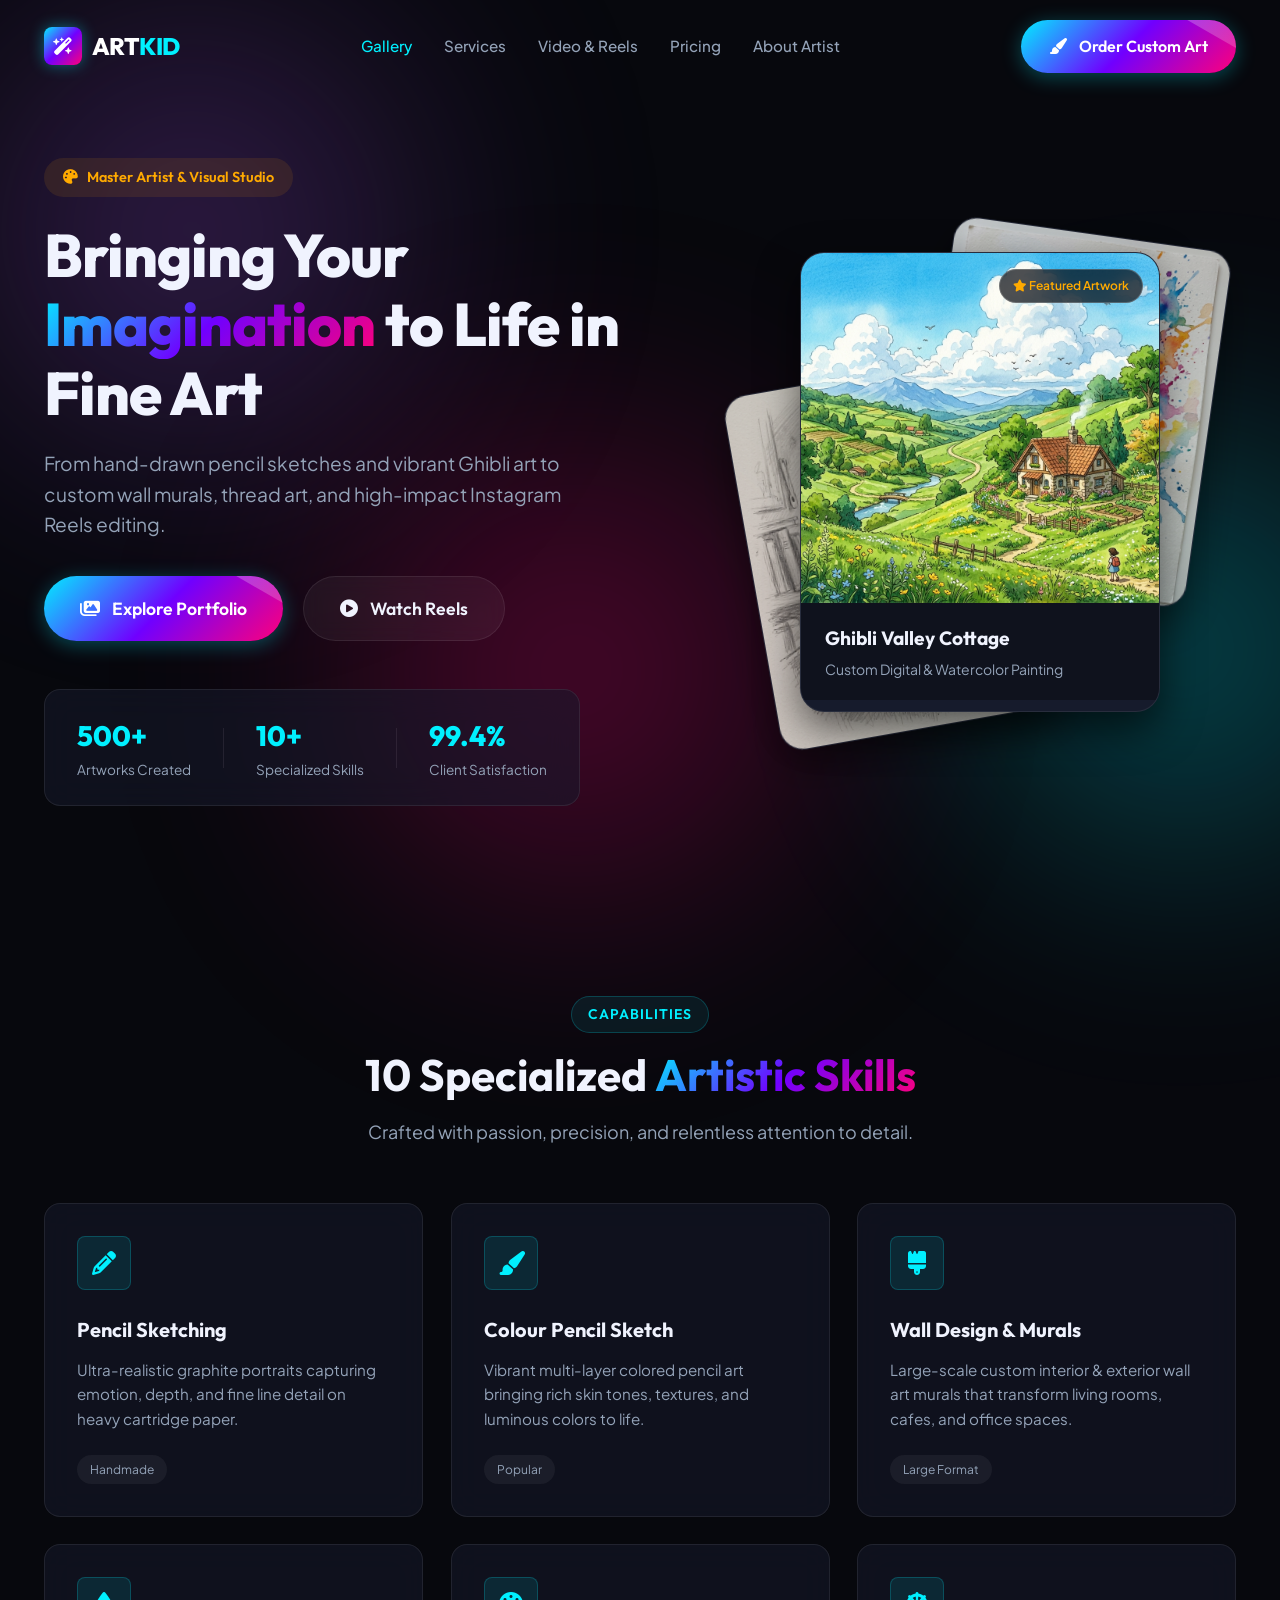
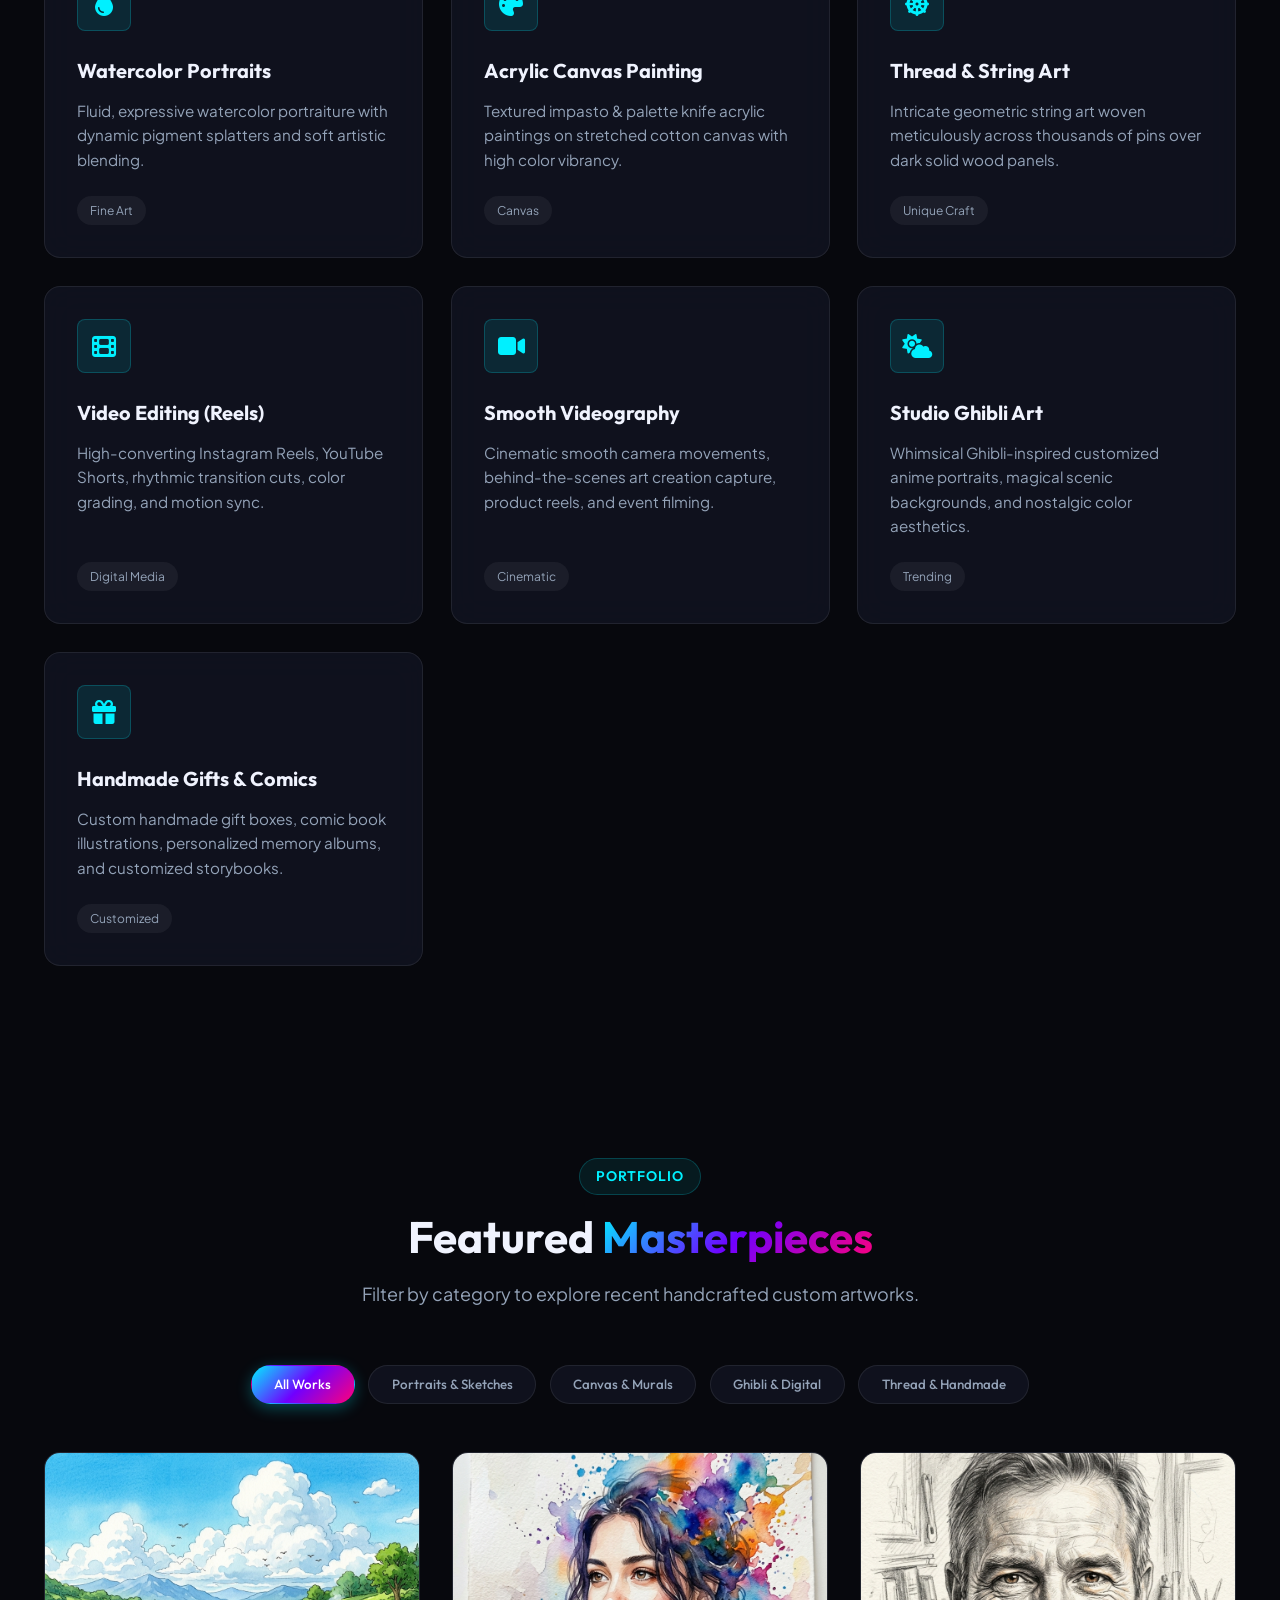
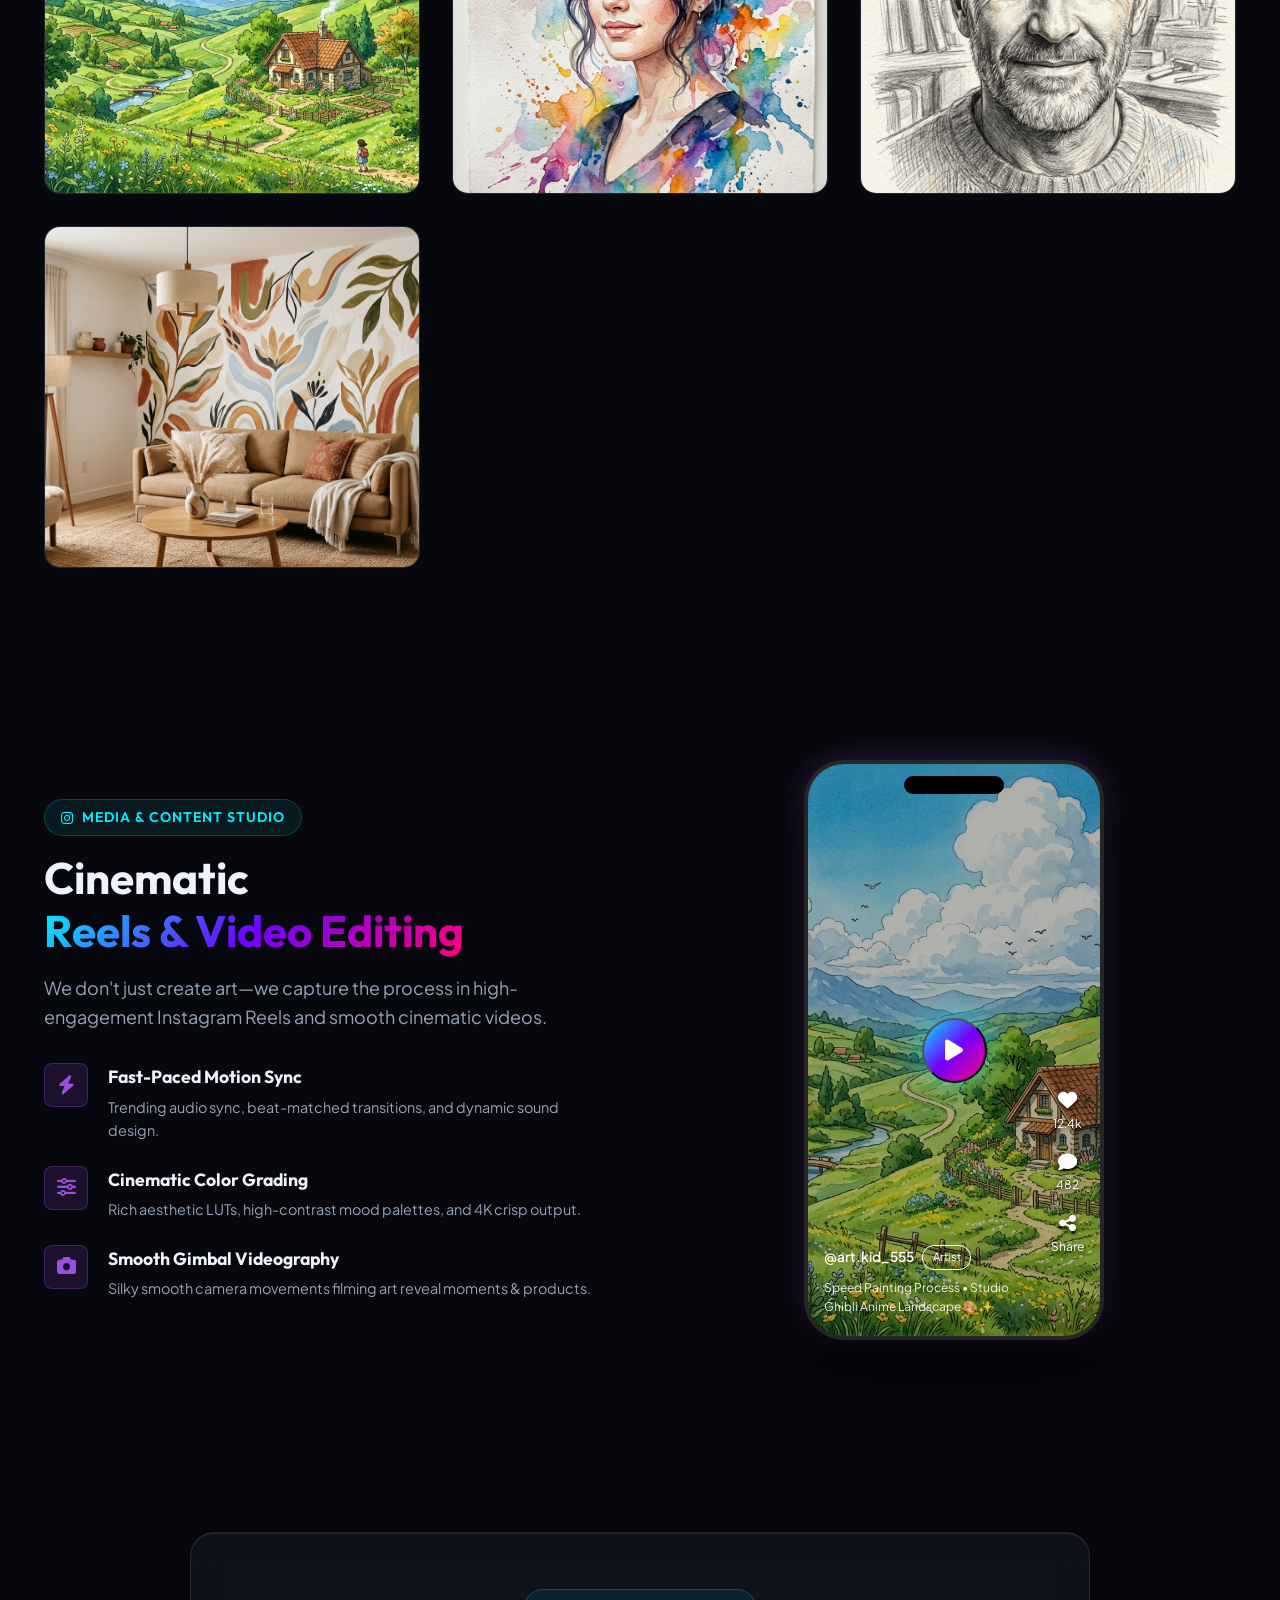
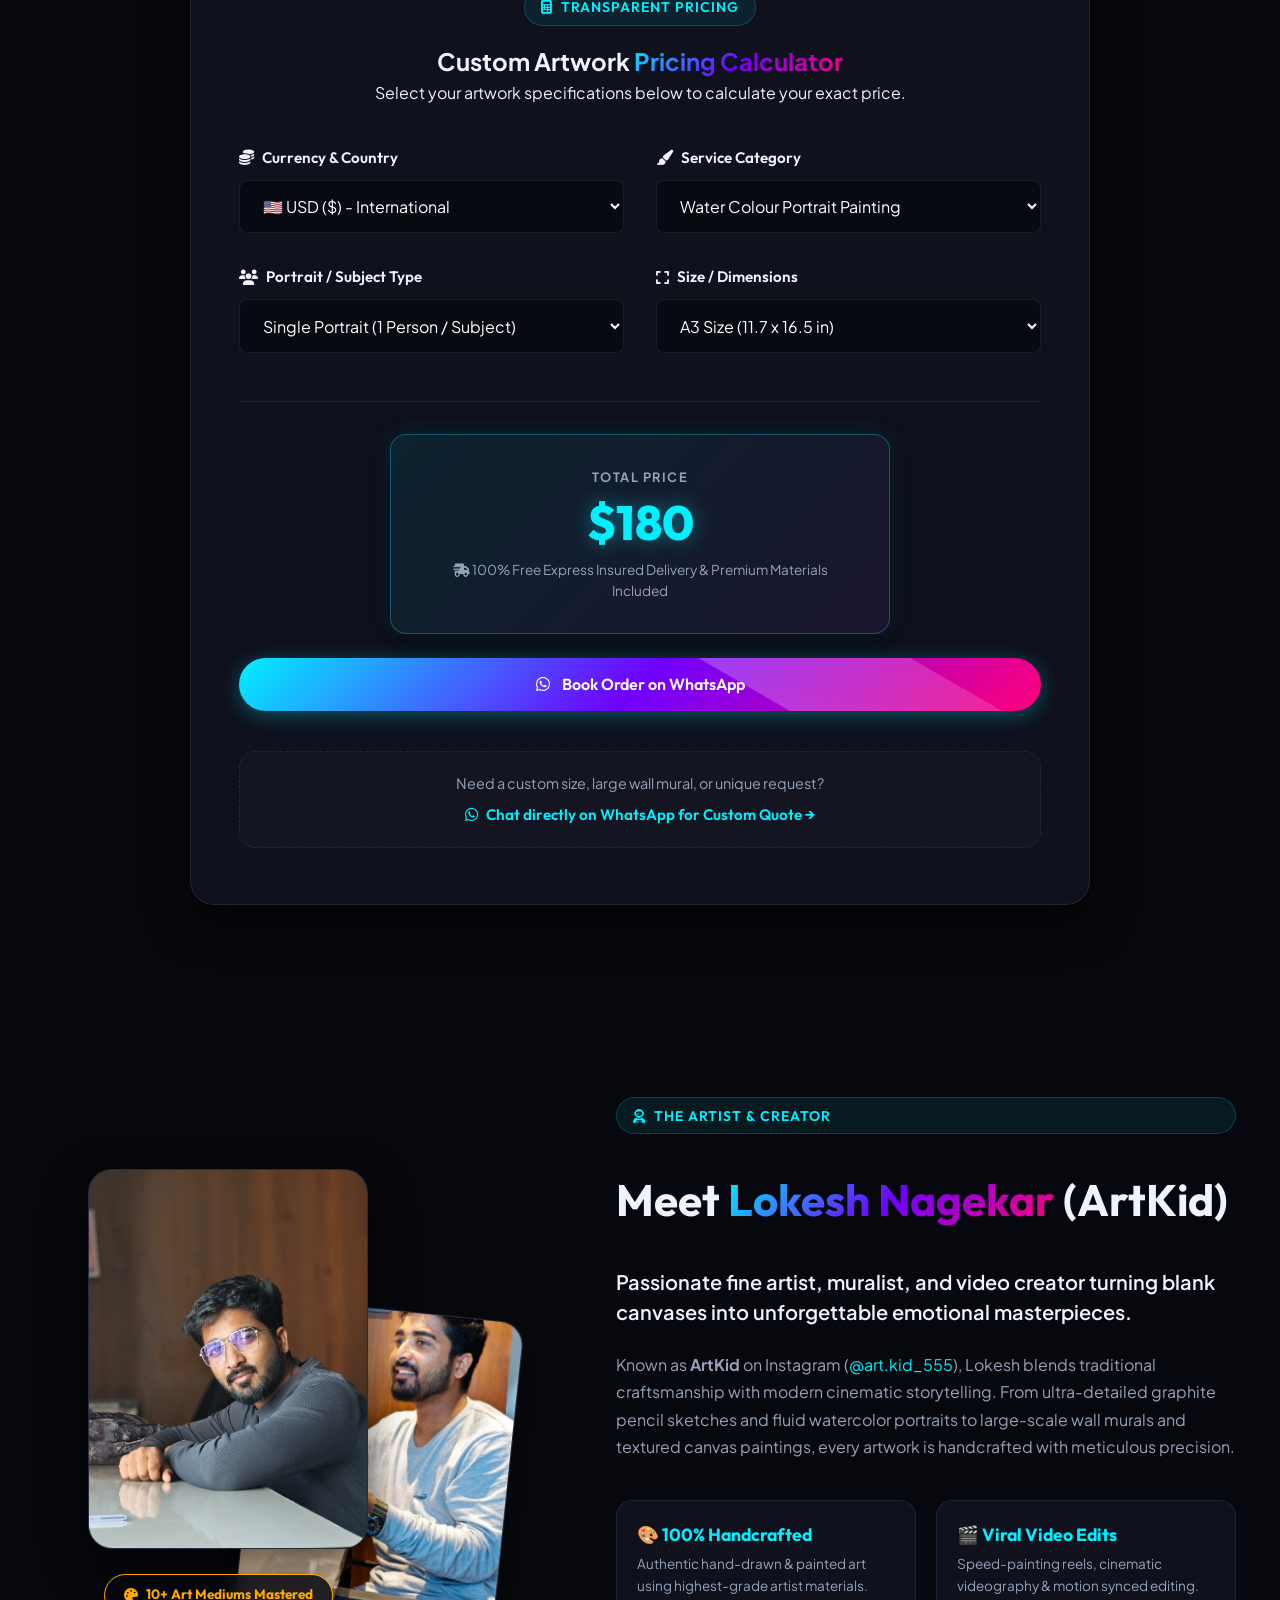
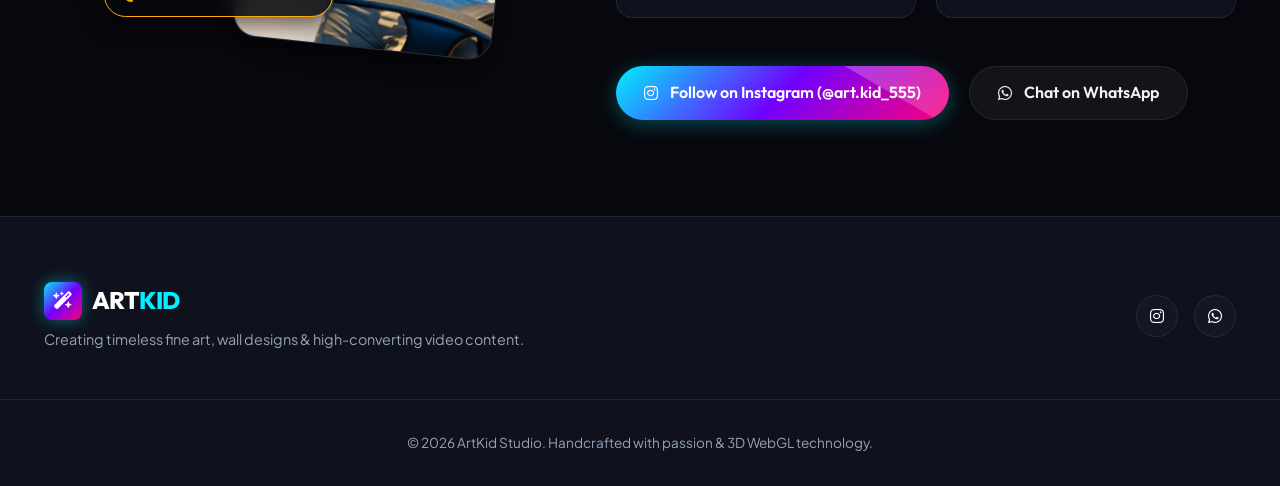
==== commit aee115a7: "Simplify calculator to single total price and replace IG embed with sleek dummy player card" ====
--- a/index.html
+++ b/index.html
@@ -338,24 +338,33 @@
                         </div>
                     </div>
 
-                    <!-- Instagram Embedded Reel -->
-                    <div class="reel-embed-box tilt-card">
-                        <blockquote class="instagram-media" data-instgrm-permalink="https://www.instagram.com/reel/Ddts-i3P8MR/?utm_source=ig_embed&amp;utm_campaign=loading" data-instgrm-version="14" style="background:#0f121d; border:1px solid rgba(255,255,255,0.1); border-radius:16px; box-shadow:0 16px 40px rgba(0,0,0,0.6); margin: 1px auto; max-width:540px; min-width:326px; padding:0; width:100%;">
-                            <div style="padding:16px;">
-                                <a href="https://www.instagram.com/reel/Ddts-i3P8MR/?utm_source=ig_embed&amp;utm_campaign=loading" style="background:#0f121d; line-height:0; padding:0 0; text-align:center; text-decoration:none; width:100%; color:#f0f3fe;" target="_blank">
-                                    <div style="display: flex; flex-direction: row; align-items: center;">
-                                        <div style="background: linear-gradient(135deg, #00f0ff, #ff007a); border-radius: 50%; height: 40px; margin-right: 14px; width: 40px; display:flex; align-items:center; justify-content:center; color:#fff; font-size:18px;">🎨</div>
-                                        <div style="display: flex; flex-direction: column; flex-grow: 1; text-align: left;">
-                                            <div style="font-weight: 700; color: #fff; font-size: 14px;">Lokesh Nagekar (@art.kid_555)</div>
-                                            <div style="color: #00f0ff; font-size: 12px;">Watch Speed Art Reel on Instagram</div>
+                    <!-- Interactive Video / Reel Player Card (Dummy preview while IG profile restores) -->
+                    <div class="phone-frame-wrapper tilt-card">
+                        <div class="phone-frame">
+                            <div class="phone-notch"></div>
+                            <div class="phone-screen">
+                                <div class="reel-video-placeholder">
+                                    <img src="./assets/ghibli.jpg" alt="Speed Painting Reel Preview" class="reel-poster">
+                                    <div class="reel-play-overlay">
+                                        <button class="pulse-play-btn" id="play-reel-btn" aria-label="Play Reel Preview">
+                                            <i class="fa-solid fa-play"></i>
+                                        </button>
+                                    </div>
+                                    <div class="reel-ui-sidebar">
+                                        <div class="reel-action"><i class="fa-solid fa-heart"></i><span>12.4k</span></div>
+                                        <div class="reel-action"><i class="fa-solid fa-comment"></i><span>482</span></div>
+                                        <div class="reel-action"><i class="fa-solid fa-share-nodes"></i><span>Share</span></div>
+                                    </div>
+                                    <div class="reel-ui-bottom">
+                                        <div class="reel-author">
+                                            <span class="author-name">@art.kid_555</span>
+                                            <span class="follow-btn">Artist</span>
                                         </div>
+                                        <p class="reel-caption">Speed Painting Process • Studio Ghibli Anime Landscape 🎨✨</p>
                                     </div>
-                                    <div style="padding: 19% 0;"></div>
-                                    <div style="color:#00f0ff; font-family:'Outfit',sans-serif; font-size:15px; font-weight:600; line-height:18px;">▶️ Watch Reel on Instagram</div>
-                                </a>
-                            </div>
-                        </blockquote>
-                        <script async src="//www.instagram.com/embed.js"></script>
+                                </div>
+                            </div>
+                        </div>
                     </div>
                 </div>
             </div>
@@ -422,27 +431,16 @@
                         </div>
 
                         <div class="calc-result-box">
-                            <div class="price-breakdown-grid">
-                                <div class="price-box main-price-box">
-                                    <span class="price-label">Total Final Price</span>
-                                    <span class="price-amount" id="calc-price">₹7,499</span>
-                                </div>
-                                <div class="price-box advance-price-box">
-                                    <span class="price-label">50% Advance to Start</span>
-                                    <span class="advance-amount" id="calc-advance">₹3,750</span>
-                                </div>
-                                <div class="price-box balance-price-box">
-                                    <span class="price-label">50% on Final Approval</span>
-                                    <span class="balance-amount" id="calc-balance">₹3,749</span>
-                                </div>
-                            </div>
-
-                            <span class="price-note">
-                                <i class="fa-solid fa-shield-halved"></i> <strong>50% Advance Booking</strong> • Remaining 50% only after you approve the final artwork • Free Insured Delivery Included
-                            </span>
+                            <div class="single-price-box">
+                                <span class="price-label">Total Price</span>
+                                <span class="price-amount" id="calc-price">₹7,499</span>
+                                <span class="price-note">
+                                    <i class="fa-solid fa-truck-fast"></i> 100% Free Express Insured Delivery &amp; Premium Materials Included
+                                </span>
+                            </div>
 
                             <a id="whatsapp-order-btn" href="https://wa.me/?text=Hi%20ArtKid!%20I%20want%20to%20order%20a%20custom%20artwork." target="_blank" class="btn btn-primary btn-block glow-btn">
-                                <i class="fa-brands fa-whatsapp"></i> Book Order with 50% Advance
+                                <i class="fa-brands fa-whatsapp"></i> Book Order on WhatsApp
                             </a>
 
                             <div class="custom-inquiry-box">
--- a/style.css
+++ b/style.css
@@ -946,79 +946,45 @@
     gap: 1.5rem;
 }
 
-.price-breakdown-grid {
-    display: grid;
-    grid-template-columns: 1.2fr 1fr 1fr;
-    gap: 1.25rem;
-    width: 100%;
-    margin-bottom: 0.5rem;
-}
-
-.price-box {
-    background: rgba(7, 8, 13, 0.7);
-    border: 1px solid var(--border-glass);
+.single-price-box {
+    background: linear-gradient(135deg, rgba(0, 240, 255, 0.08), rgba(157, 78, 221, 0.08));
+    border: 1px solid rgba(0, 240, 255, 0.3);
     border-radius: var(--radius-md);
-    padding: 1.25rem 1rem;
+    padding: 2rem 2.5rem;
     text-align: center;
     display: flex;
     flex-direction: column;
     align-items: center;
     justify-content: center;
+    width: 100%;
+    max-width: 500px;
+    box-shadow: 0 12px 35px rgba(0, 0, 0, 0.4), 0 0 25px rgba(0, 240, 255, 0.1);
     transition: var(--transition-fast);
 }
 
-.price-box:hover {
+.single-price-box:hover {
     border-color: var(--border-glass-hover);
     transform: translateY(-2px);
-}
-
-.main-price-box {
-    background: linear-gradient(135deg, rgba(0, 240, 255, 0.08), rgba(157, 78, 221, 0.08));
-    border-color: rgba(0, 240, 255, 0.3);
-}
-
-.advance-price-box {
-    background: linear-gradient(135deg, rgba(255, 170, 0, 0.08), rgba(255, 85, 0, 0.08));
-    border-color: rgba(255, 170, 0, 0.3);
-}
-
-.balance-price-box {
-    background: rgba(255, 255, 255, 0.03);
+    box-shadow: 0 16px 45px rgba(0, 0, 0, 0.5), 0 0 35px rgba(0, 240, 255, 0.2);
 }
 
 .price-label {
     text-transform: uppercase;
-    font-size: 0.75rem;
+    font-size: 0.8rem;
     font-weight: 700;
-    letter-spacing: 1px;
+    letter-spacing: 1.5px;
     color: var(--text-muted);
-    margin-bottom: 0.35rem;
+    margin-bottom: 0.5rem;
 }
 
 .price-amount {
     font-family: var(--font-heading);
-    font-size: 2.5rem;
+    font-size: 3rem;
     font-weight: 800;
     color: var(--primary-cyan);
     line-height: 1.1;
-    text-shadow: 0 0 15px rgba(0, 240, 255, 0.3);
-}
-
-.advance-amount {
-    font-family: var(--font-heading);
-    font-size: 1.85rem;
-    font-weight: 800;
-    color: var(--primary-gold);
-    line-height: 1.1;
-    text-shadow: 0 0 15px rgba(255, 170, 0, 0.3);
-}
-
-.balance-amount {
-    font-family: var(--font-heading);
-    font-size: 1.85rem;
-    font-weight: 800;
-    color: var(--text-main);
-    line-height: 1.1;
+    text-shadow: 0 0 20px rgba(0, 240, 255, 0.4);
+    margin-bottom: 0.75rem;
 }
 
 .price-note {
@@ -1633,17 +1599,12 @@
         gap: 1.25rem;
     }
 
-    .price-breakdown-grid {
-        grid-template-columns: 1fr;
-        gap: 0.75rem;
+    .single-price-box {
+        padding: 1.5rem 1.25rem;
     }
 
     .price-amount {
         font-size: 2.25rem;
-    }
-
-    .advance-amount, .balance-amount {
-        font-size: 1.65rem;
     }
 
     .price-note {
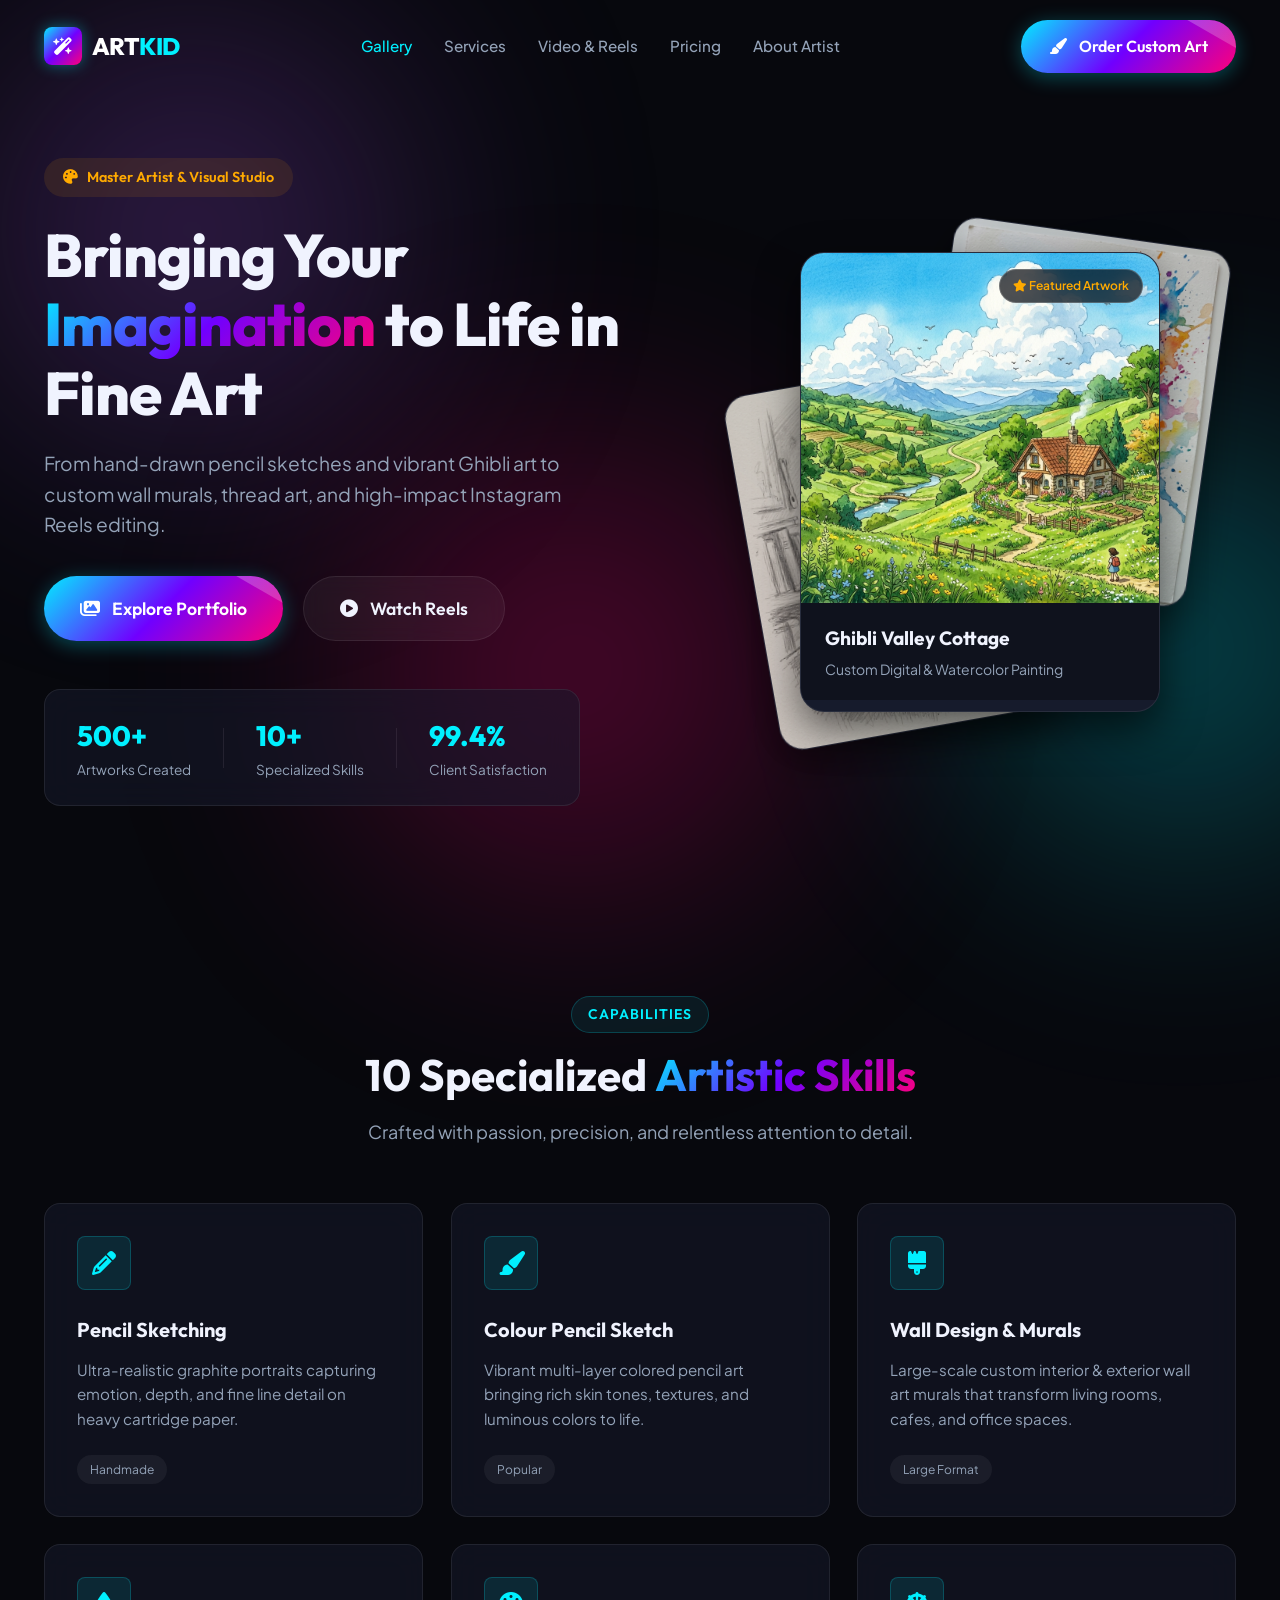
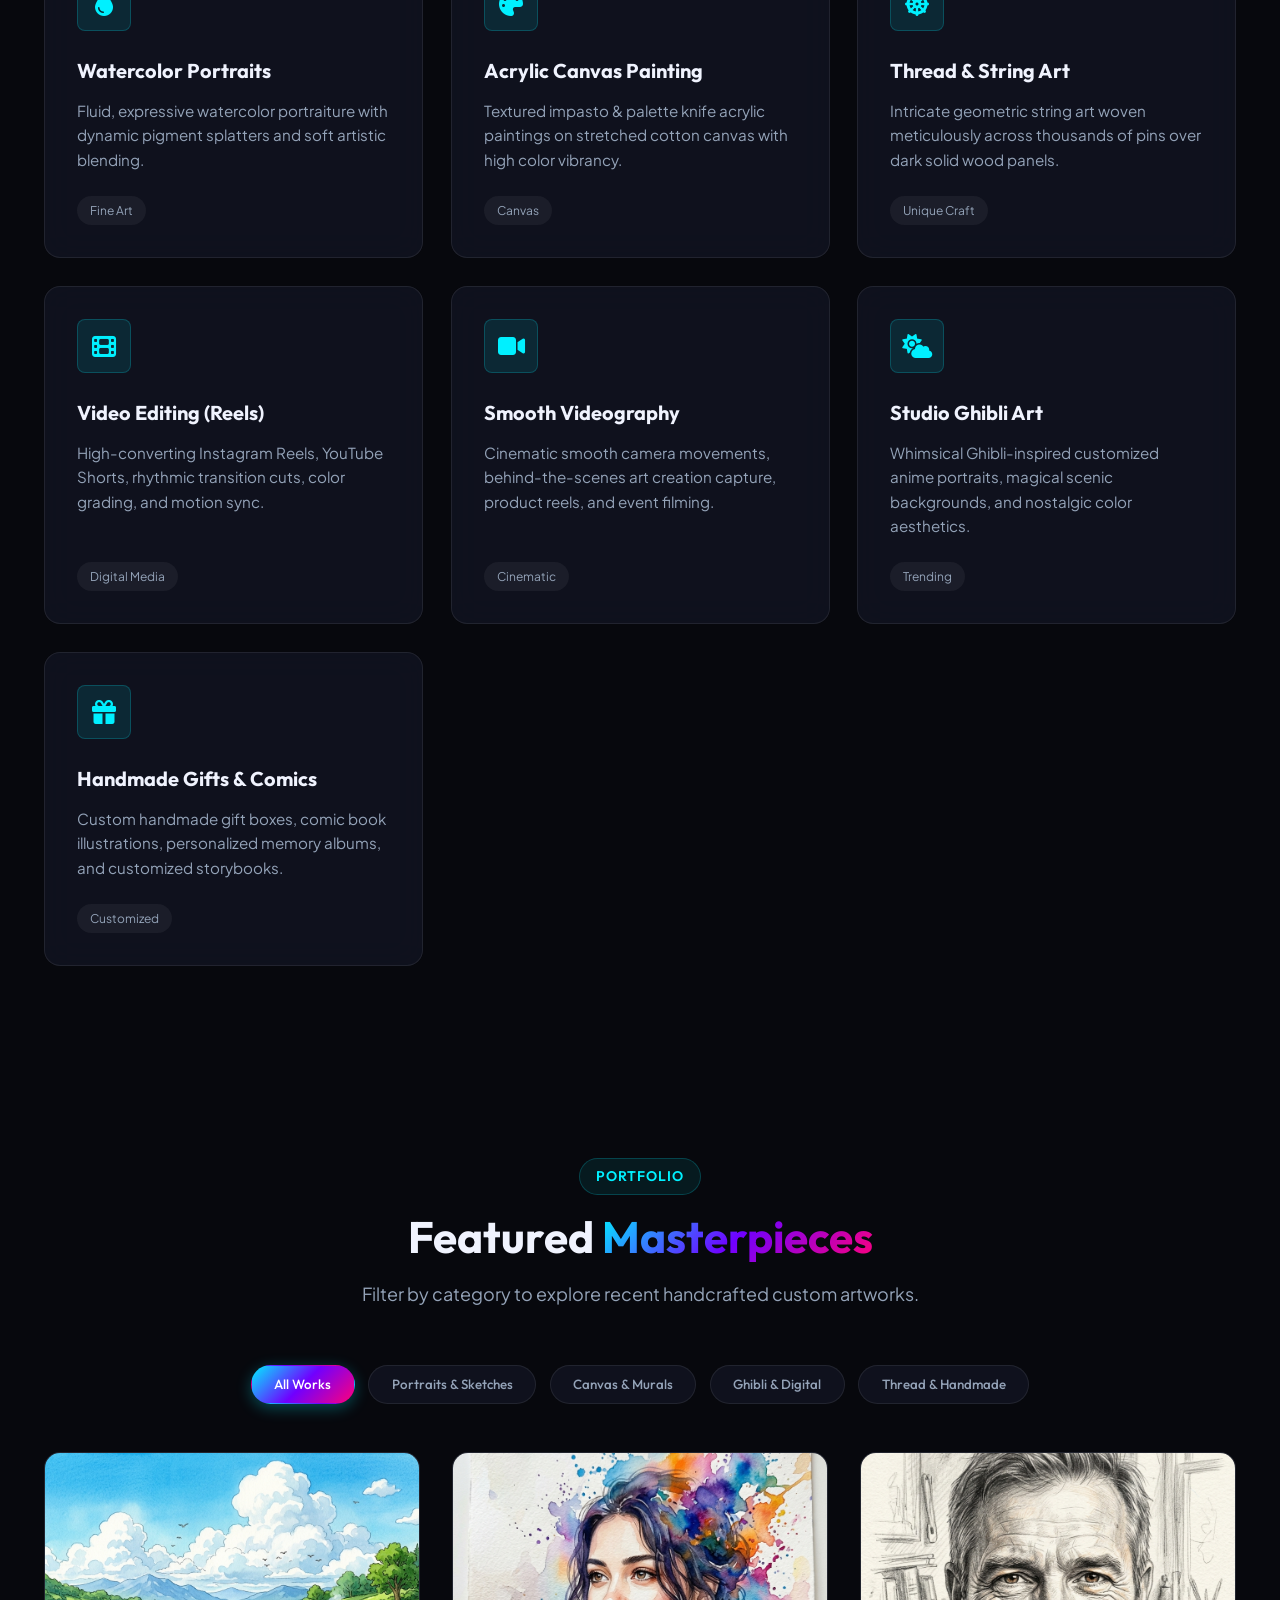
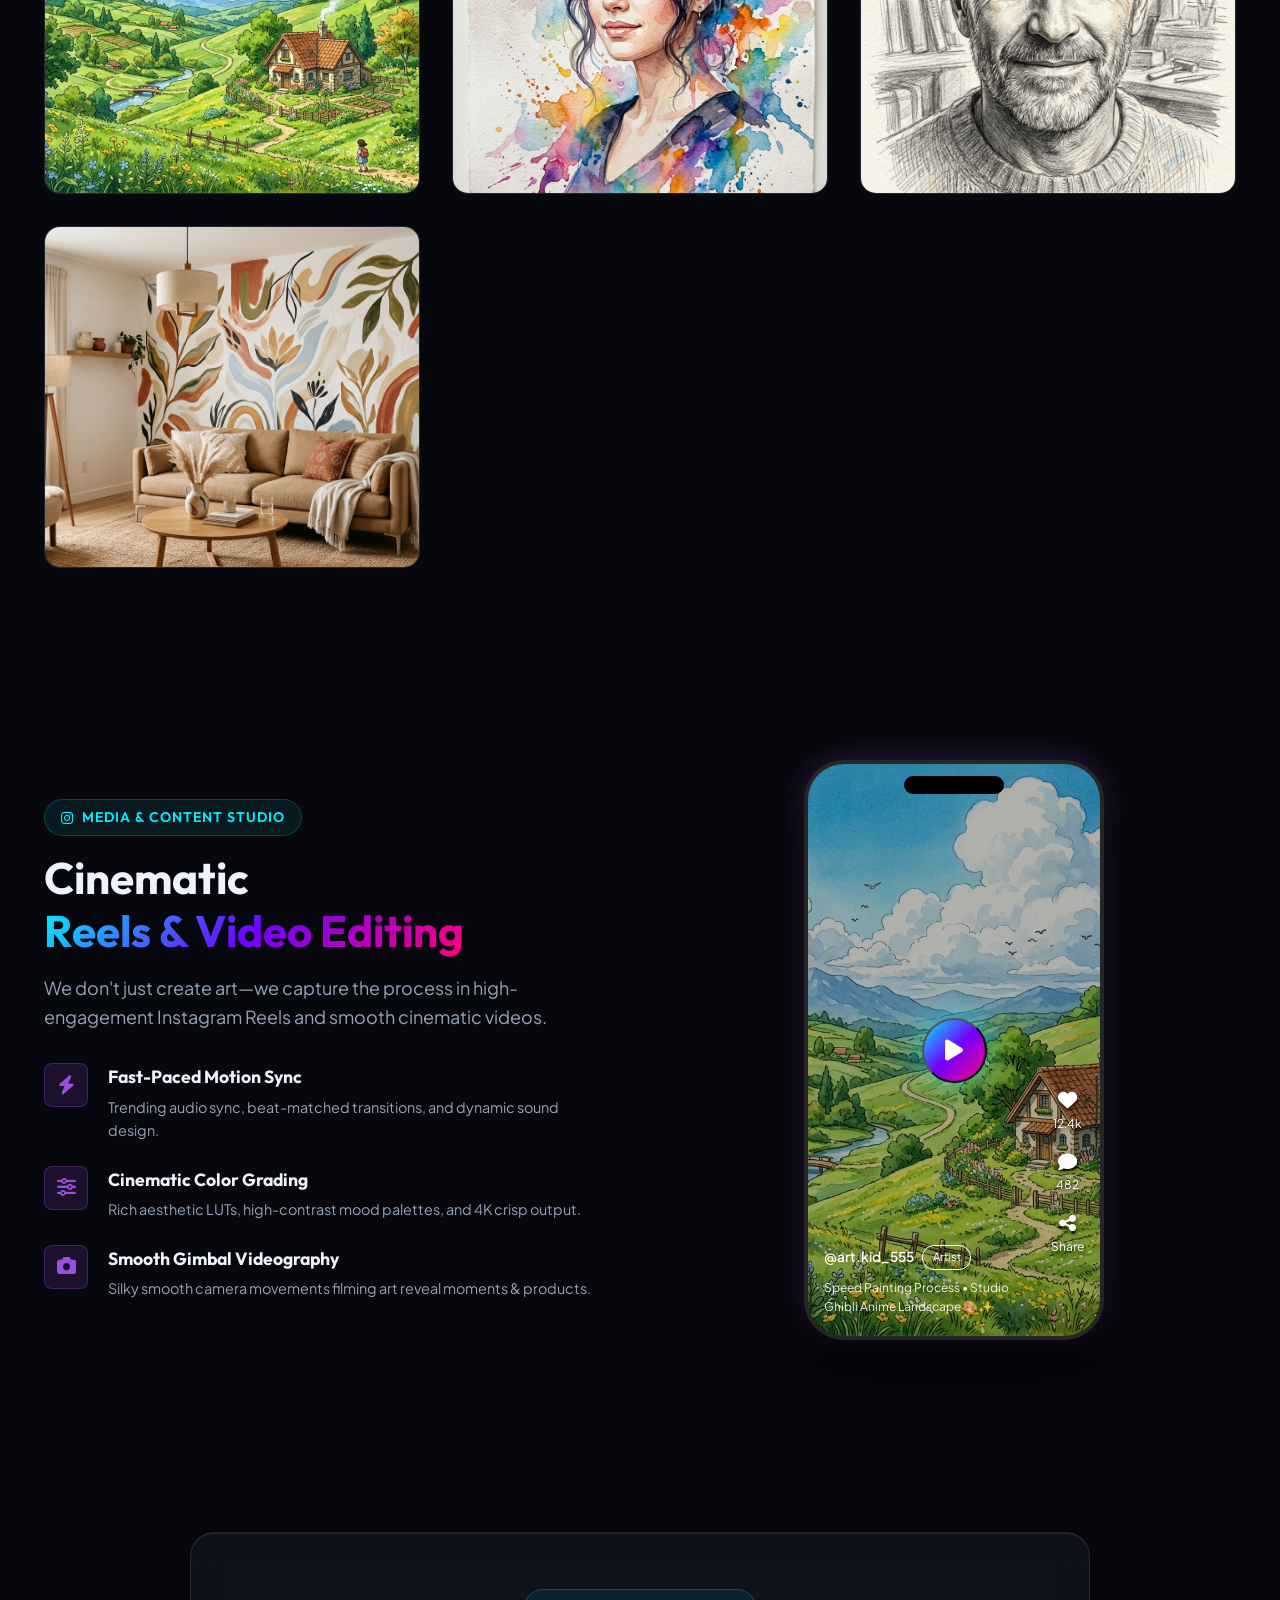
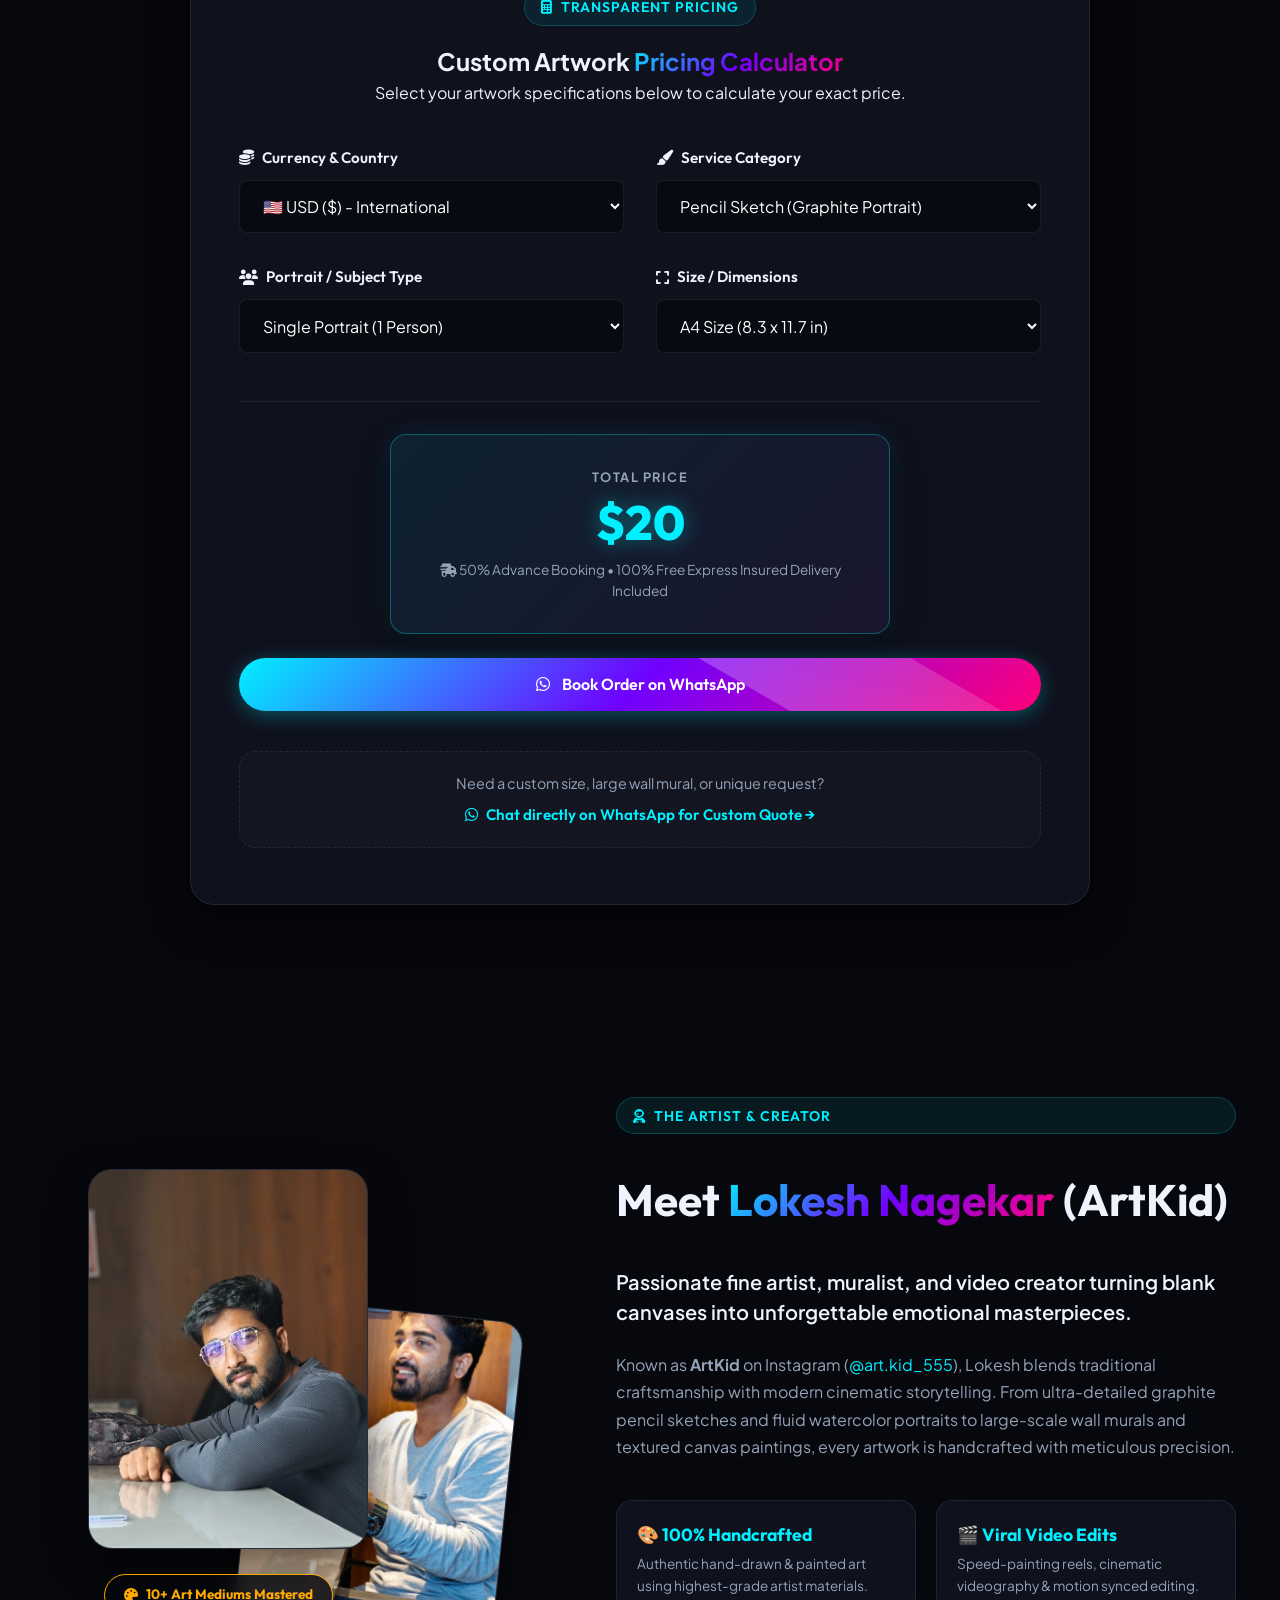
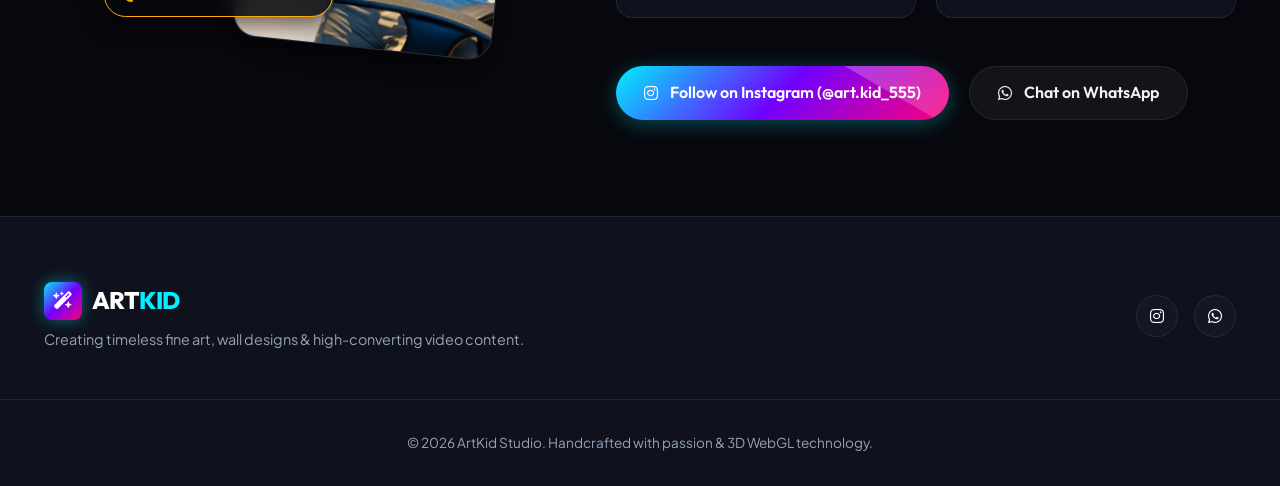
==== commit e8f7c5e6: "Configure exact pricing table for Pencil and Color Pencil portraits from artist notes" ====
--- a/index.html
+++ b/index.html
@@ -392,9 +392,9 @@
                         <div class="calc-group">
                             <label for="service-type"><i class="fa-solid fa-paintbrush"></i> Service Category</label>
                             <select id="service-type" class="calc-select">
-                                <option value="pencil">Pencil Sketch (Graphite Portrait)</option>
+                                <option value="pencil" selected>Pencil Sketch (Graphite Portrait)</option>
                                 <option value="color_pencil">Colour Pencil Sketch (Vibrant Portrait)</option>
-                                <option value="watercolor" selected>Water Colour Portrait Painting</option>
+                                <option value="watercolor">Water Colour Portrait Painting</option>
                                 <option value="acrylic">Acrylic Painting on Stretched Canvas</option>
                                 <option value="ghibli">Studio Ghibli Inspired Anime Art</option>
                                 <option value="thread">Thread & String Art (Wooden Panel)</option>
@@ -408,12 +408,10 @@
                         <div class="calc-group">
                             <label for="portrait-type"><i class="fa-solid fa-users"></i> Portrait / Subject Type</label>
                             <select id="portrait-type" class="calc-select">
-                                <option value="1" selected>Single Portrait (1 Person / Subject)</option>
-                                <option value="2">Couple / Double Portrait (2 Persons)</option>
-                                <option value="3">Family / Group Portrait (3 Persons)</option>
-                                <option value="4">Family / Group Portrait (4 Persons)</option>
-                                <option value="5">Large Family / Group (5+ Persons)</option>
-                                <option value="pet">Pet / Animal Portrait (1 Subject)</option>
+                                <option value="single" selected>Single Portrait (1 Person)</option>
+                                <option value="double">Couple / Double Portrait (2 Persons)</option>
+                                <option value="family">Family / Group Portrait (3+ Persons)</option>
+                                <option value="pet">Pet / Animal Portrait</option>
                                 <option value="custom_portrait">Custom Subject / Scenery</option>
                             </select>
                         </div>
@@ -421,8 +419,9 @@
                         <div class="calc-group">
                             <label for="art-size"><i class="fa-solid fa-expand"></i> Size / Dimensions</label>
                             <select id="art-size" class="calc-select">
-                                <option value="a4">A4 Size (8.3 x 11.7 in)</option>
-                                <option value="a3" selected>A3 Size (11.7 x 16.5 in)</option>
+                                <option value="a4" selected>A4 Size (8.3 x 11.7 in)</option>
+                                <option value="a3">A3 Size (11.7 x 16.5 in)</option>
+                                <option value="a2">A2 Size (16.5 x 23.4 in)</option>
                                 <option value="canvas">Large Canvas (18 x 24 in)</option>
                                 <option value="mural">Wall Mural Area (Per Sq. Ft)</option>
                                 <option value="reel">Standard Reel Video (30-60s)</option>
@@ -433,9 +432,9 @@
                         <div class="calc-result-box">
                             <div class="single-price-box">
                                 <span class="price-label">Total Price</span>
-                                <span class="price-amount" id="calc-price">₹7,499</span>
+                                <span class="price-amount" id="calc-price">₹1,000</span>
                                 <span class="price-note">
-                                    <i class="fa-solid fa-truck-fast"></i> 100% Free Express Insured Delivery &amp; Premium Materials Included
+                                    <i class="fa-solid fa-truck-fast"></i> 50% Advance Booking • 100% Free Express Insured Delivery Included
                                 </span>
                             </div>
 
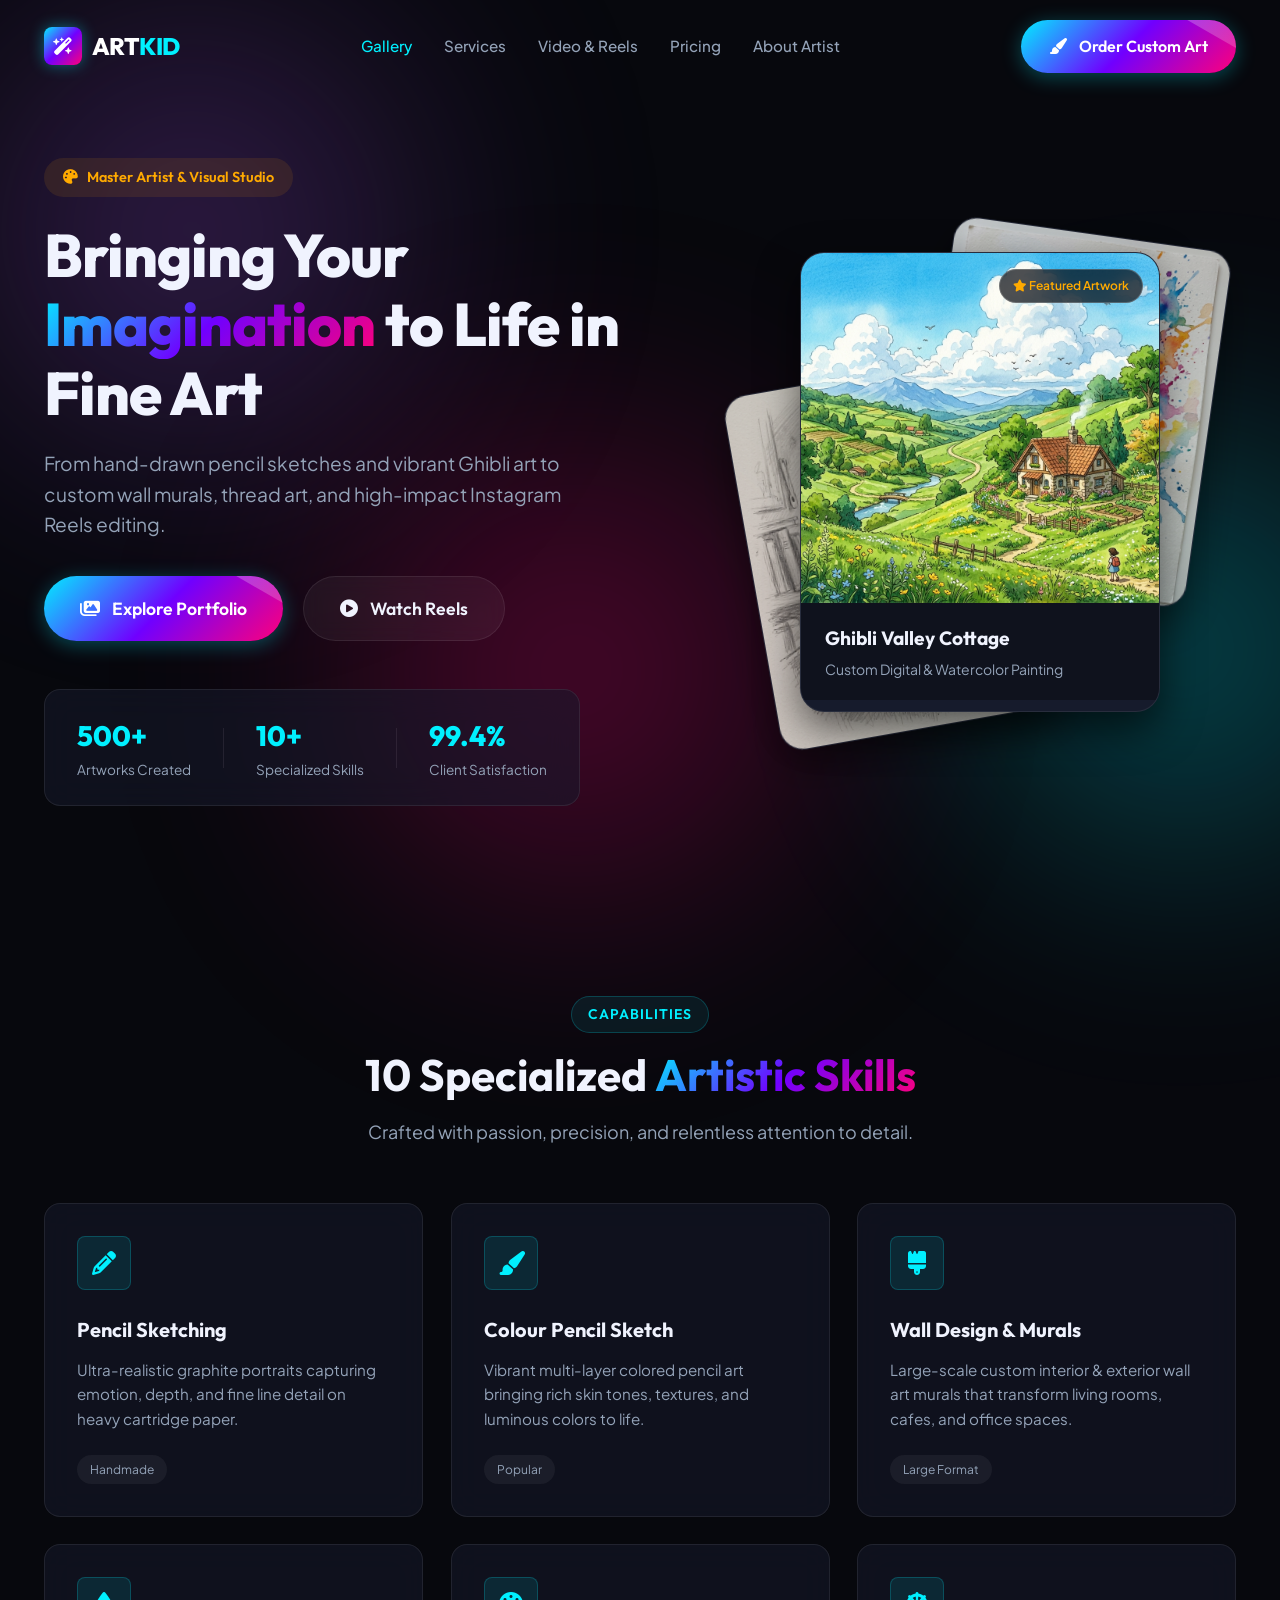
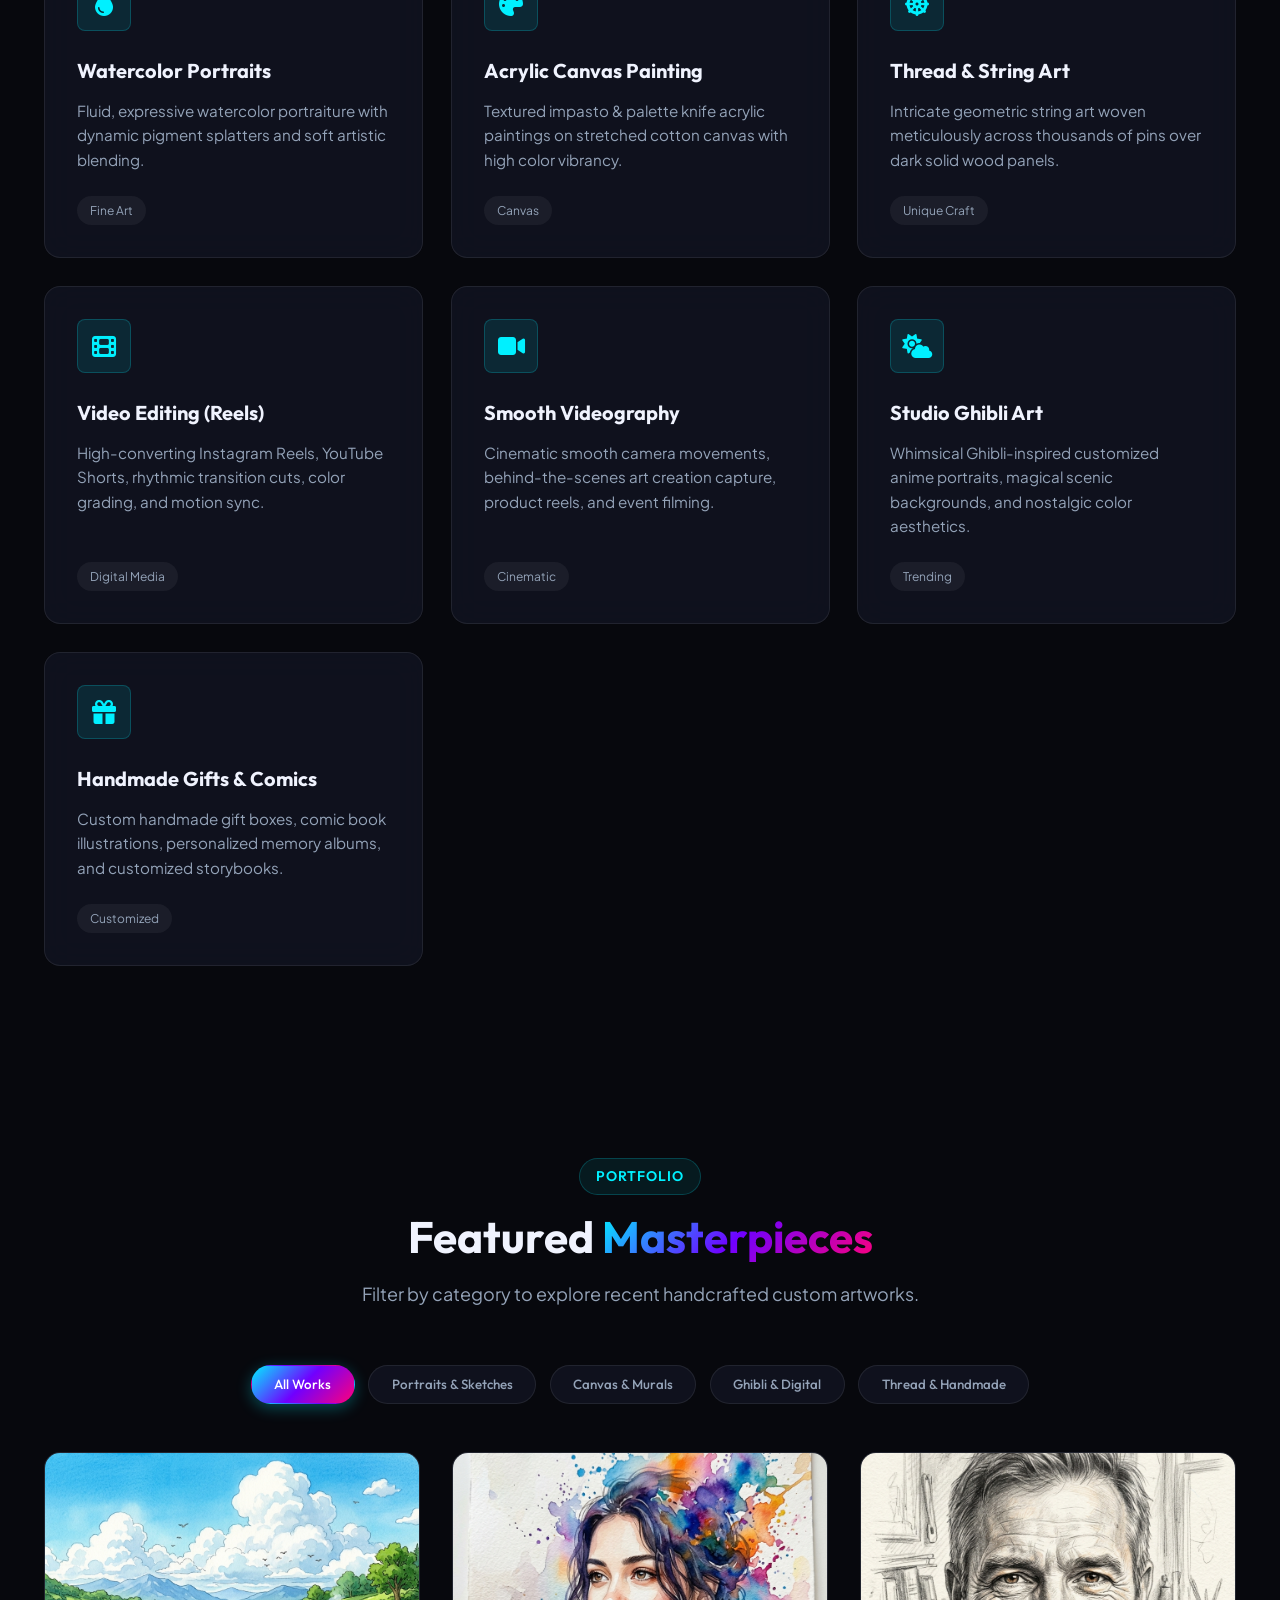
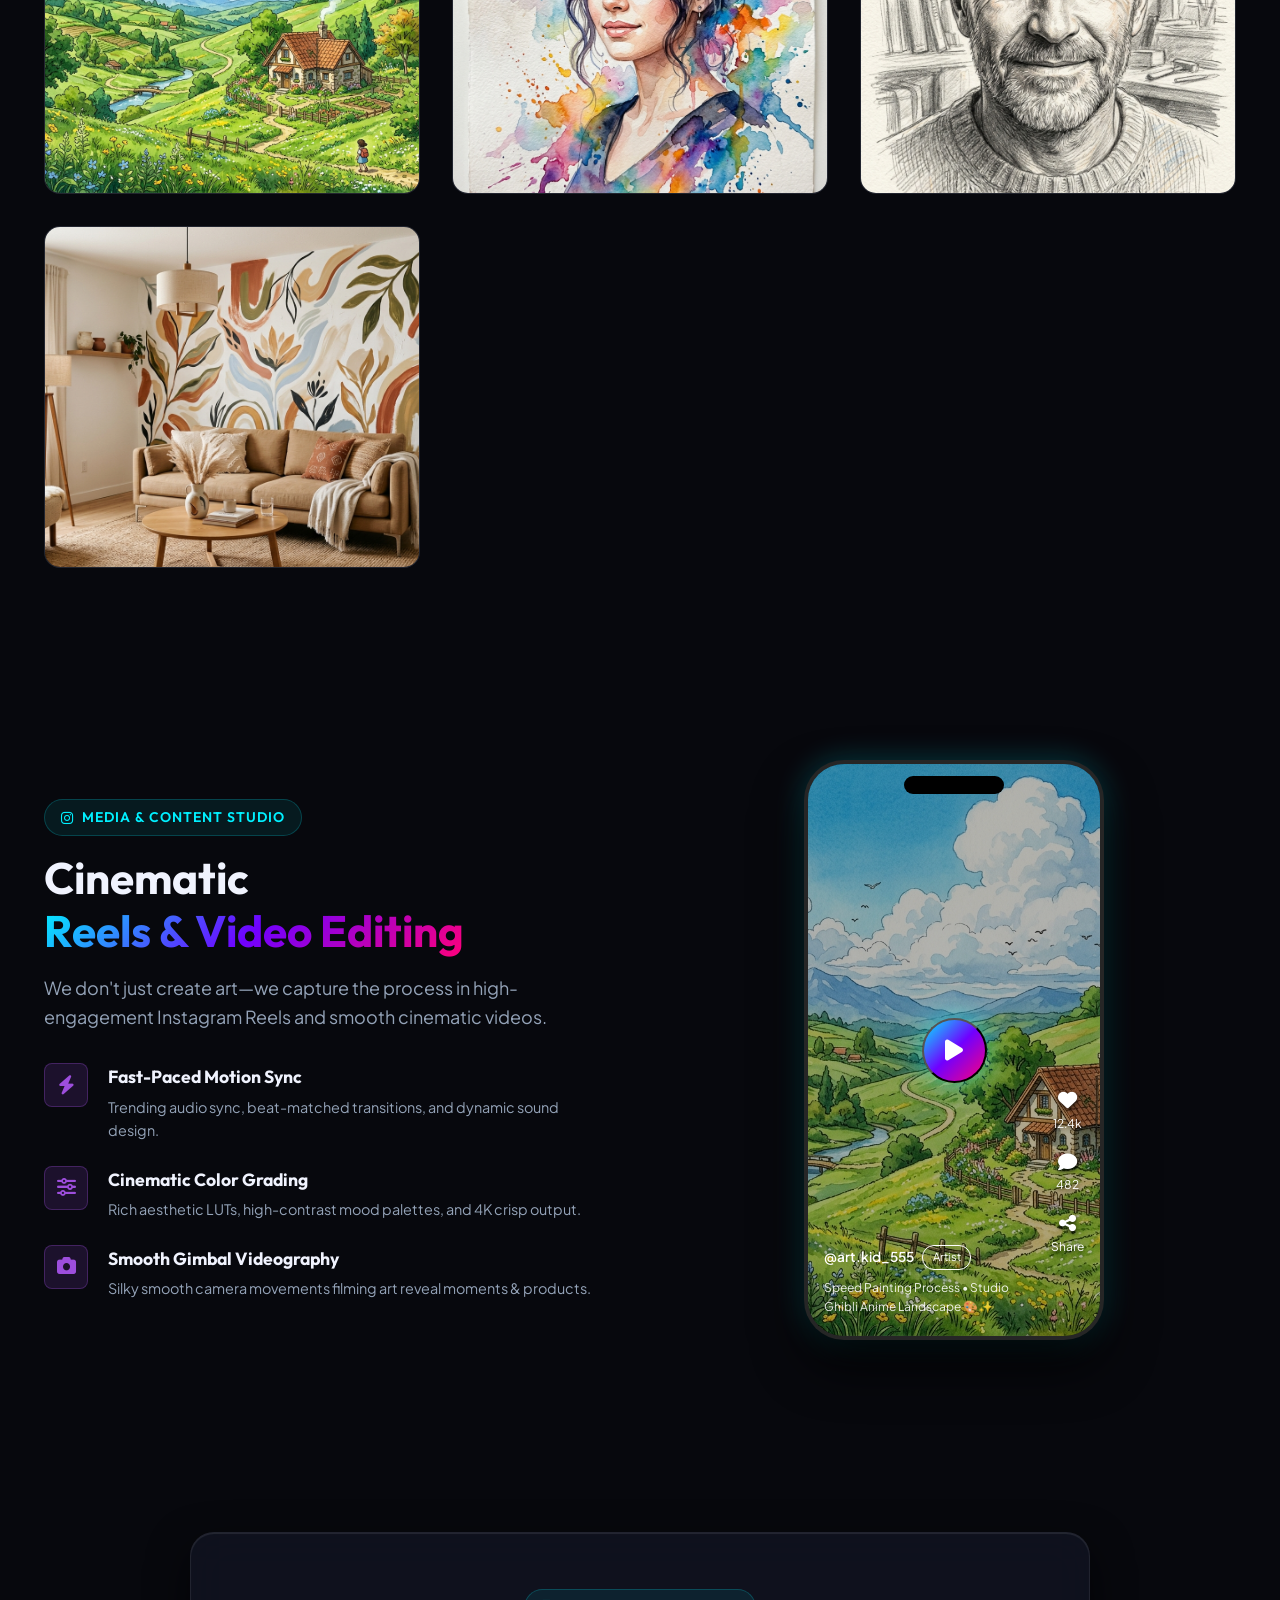
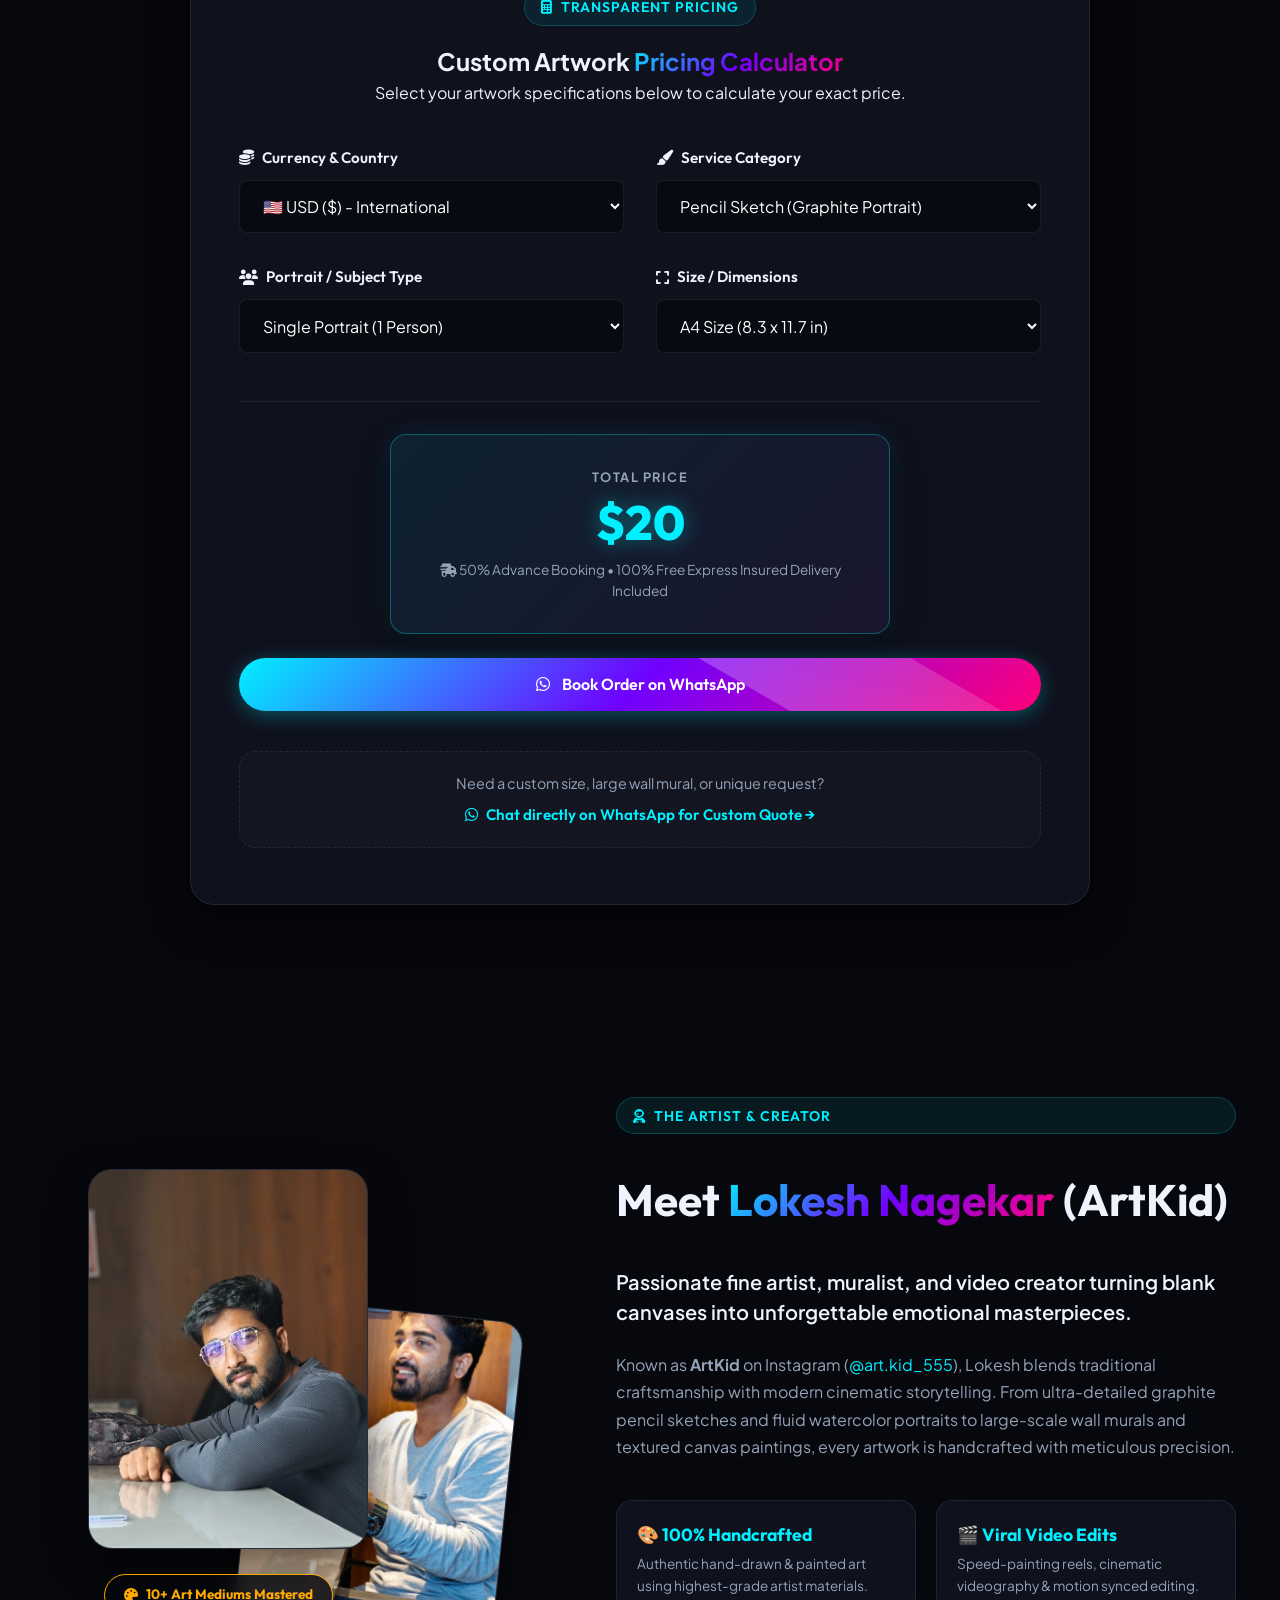
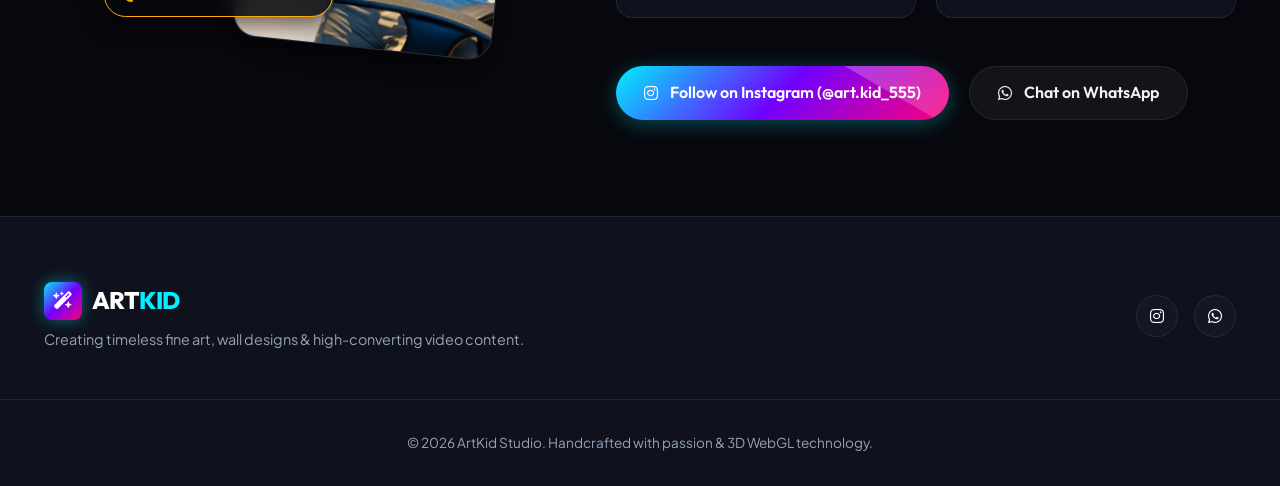
==== commit 34fa022a: "Clean up calculator size dropdown and fix phone frame hover shadow artifact" ====
--- a/index.html
+++ b/index.html
@@ -339,8 +339,8 @@
                     </div>
 
                     <!-- Interactive Video / Reel Player Card (Dummy preview while IG profile restores) -->
-                    <div class="phone-frame-wrapper tilt-card">
-                        <div class="phone-frame">
+                    <div class="phone-frame-wrapper">
+                        <div class="phone-frame tilt-card">
                             <div class="phone-notch"></div>
                             <div class="phone-screen">
                                 <div class="reel-video-placeholder">
@@ -422,10 +422,7 @@
                                 <option value="a4" selected>A4 Size (8.3 x 11.7 in)</option>
                                 <option value="a3">A3 Size (11.7 x 16.5 in)</option>
                                 <option value="a2">A2 Size (16.5 x 23.4 in)</option>
-                                <option value="canvas">Large Canvas (18 x 24 in)</option>
-                                <option value="mural">Wall Mural Area (Per Sq. Ft)</option>
-                                <option value="reel">Standard Reel Video (30-60s)</option>
-                                <option value="custom_size">📐 Custom Dimensions / Special Size</option>
+                                <option value="custom_size">📐 Custom Dimensions / Special Request</option>
                             </select>
                         </div>
 
--- a/style.css
+++ b/style.css
@@ -752,6 +752,9 @@
 .phone-frame-wrapper {
     display: flex;
     justify-content: center;
+    background: transparent !important;
+    border: none !important;
+    box-shadow: none !important;
 }
 
 .phone-frame {
@@ -760,9 +763,15 @@
     background: #000;
     border-radius: 40px;
     border: 4px solid rgba(255, 255, 255, 0.15);
-    box-shadow: 0 25px 50px rgba(0, 0, 0, 0.8), 0 0 30px rgba(157, 78, 221, 0.3);
+    box-shadow: 0 25px 50px rgba(0, 0, 0, 0.8), 0 0 30px rgba(0, 240, 255, 0.25);
     position: relative;
     overflow: hidden;
+    transition: transform 0.15s ease-out, box-shadow 0.3s ease, border-color 0.3s ease;
+}
+
+.phone-frame.tilt-card:hover {
+    border-color: rgba(0, 240, 255, 0.4);
+    box-shadow: 0 30px 60px rgba(0, 0, 0, 0.9), 0 0 40px rgba(0, 240, 255, 0.4);
 }
 
 .phone-notch {
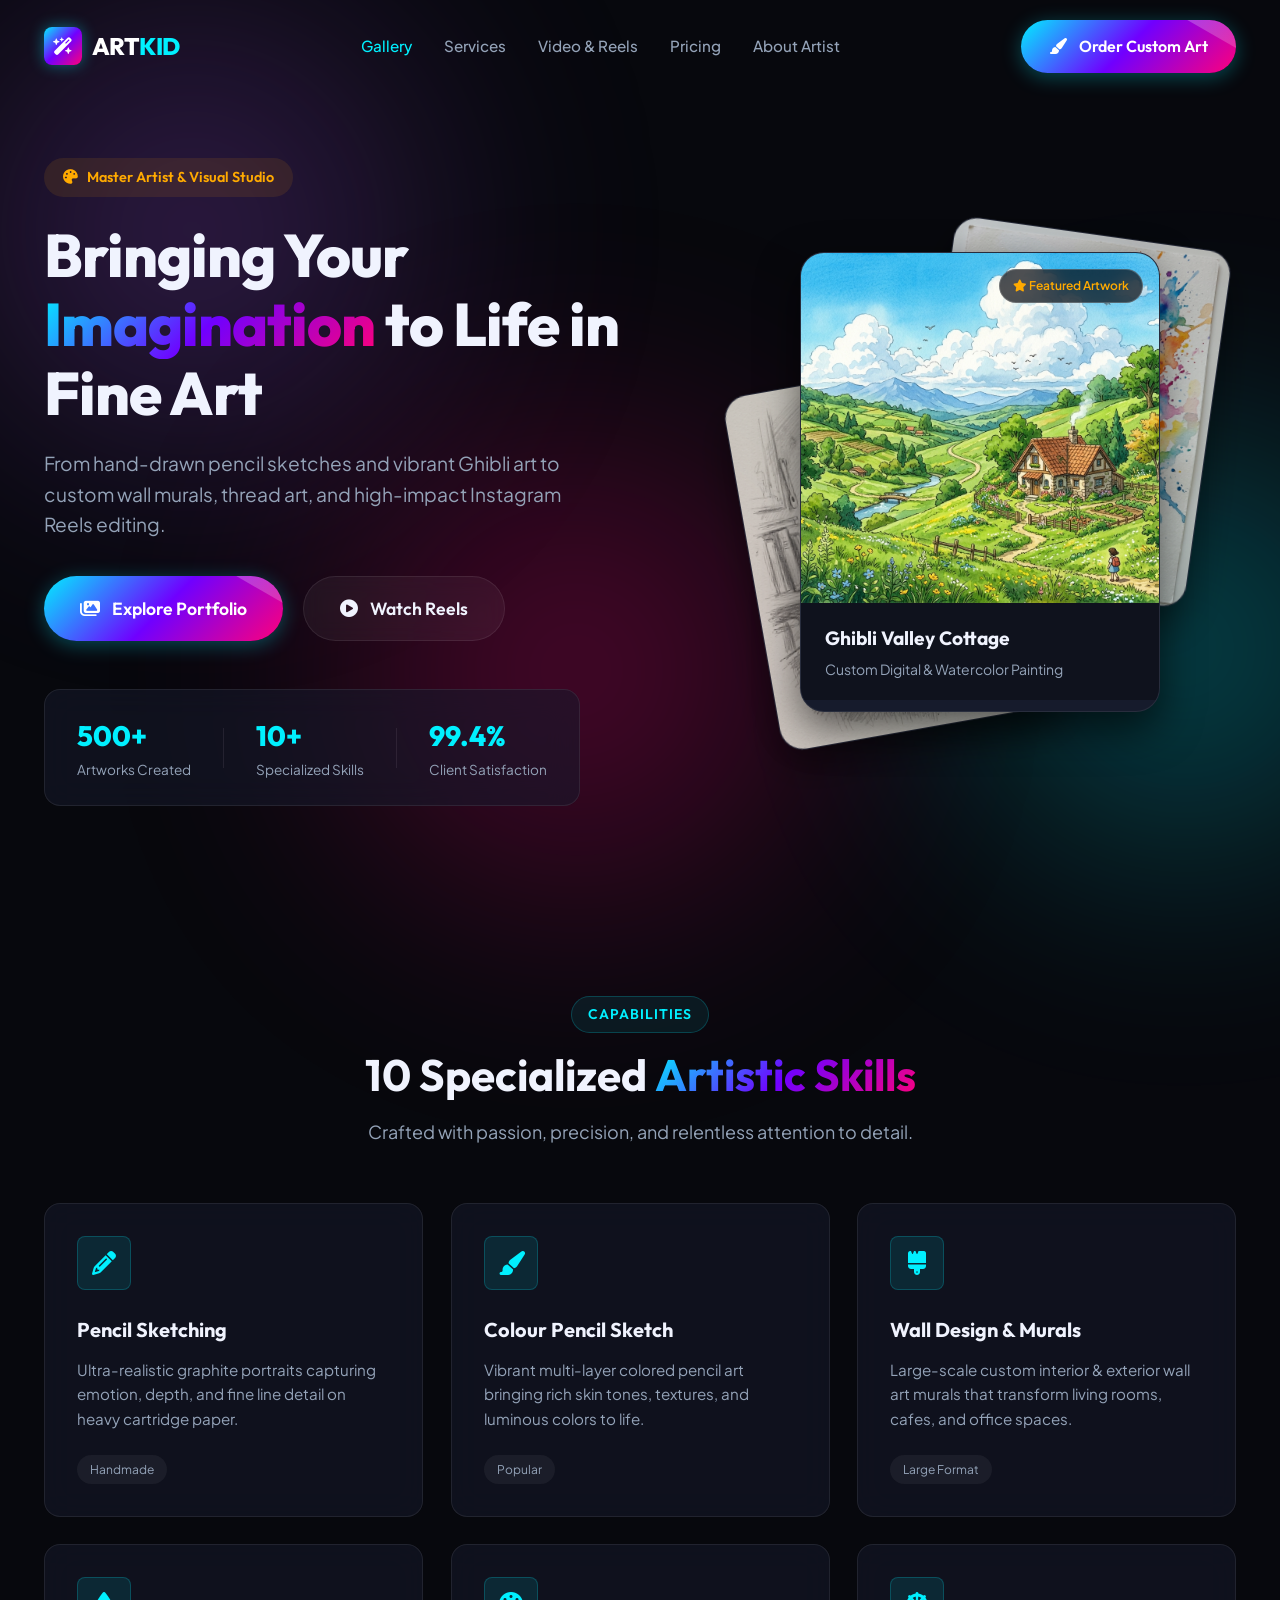
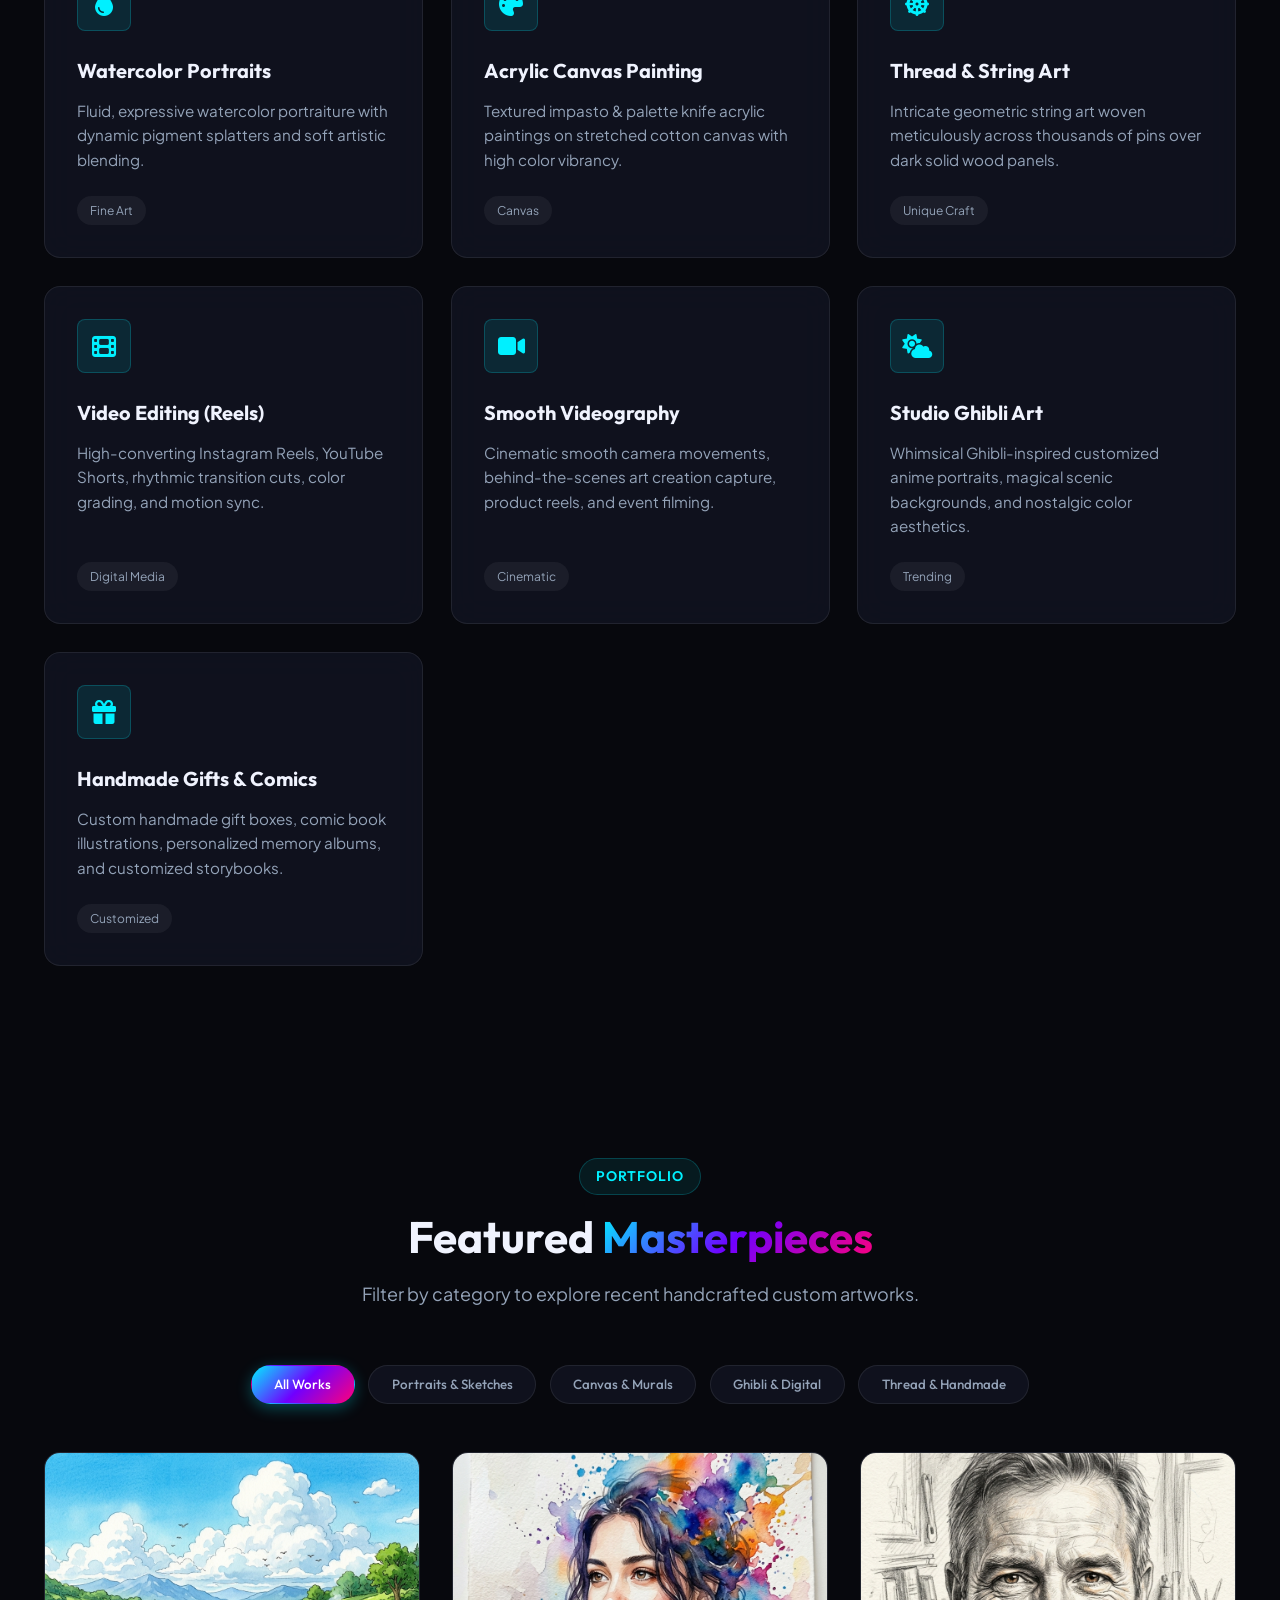
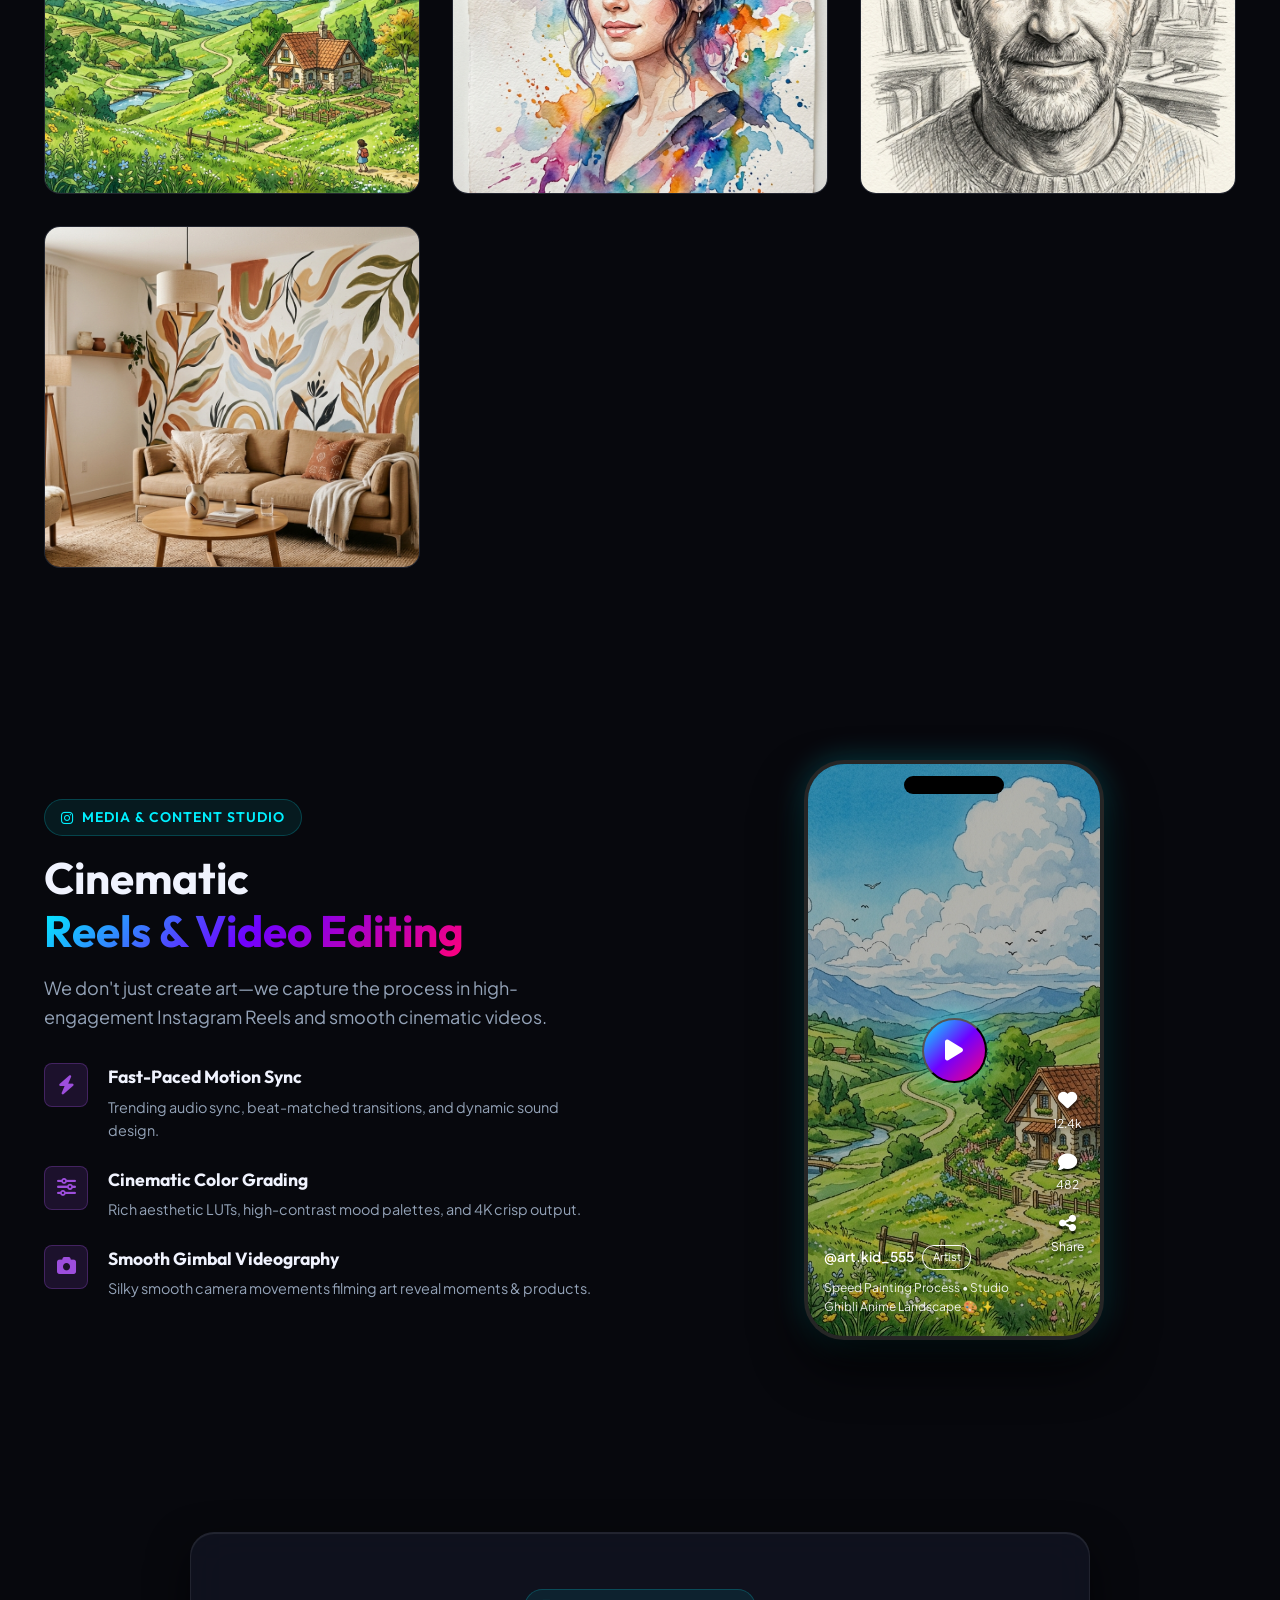
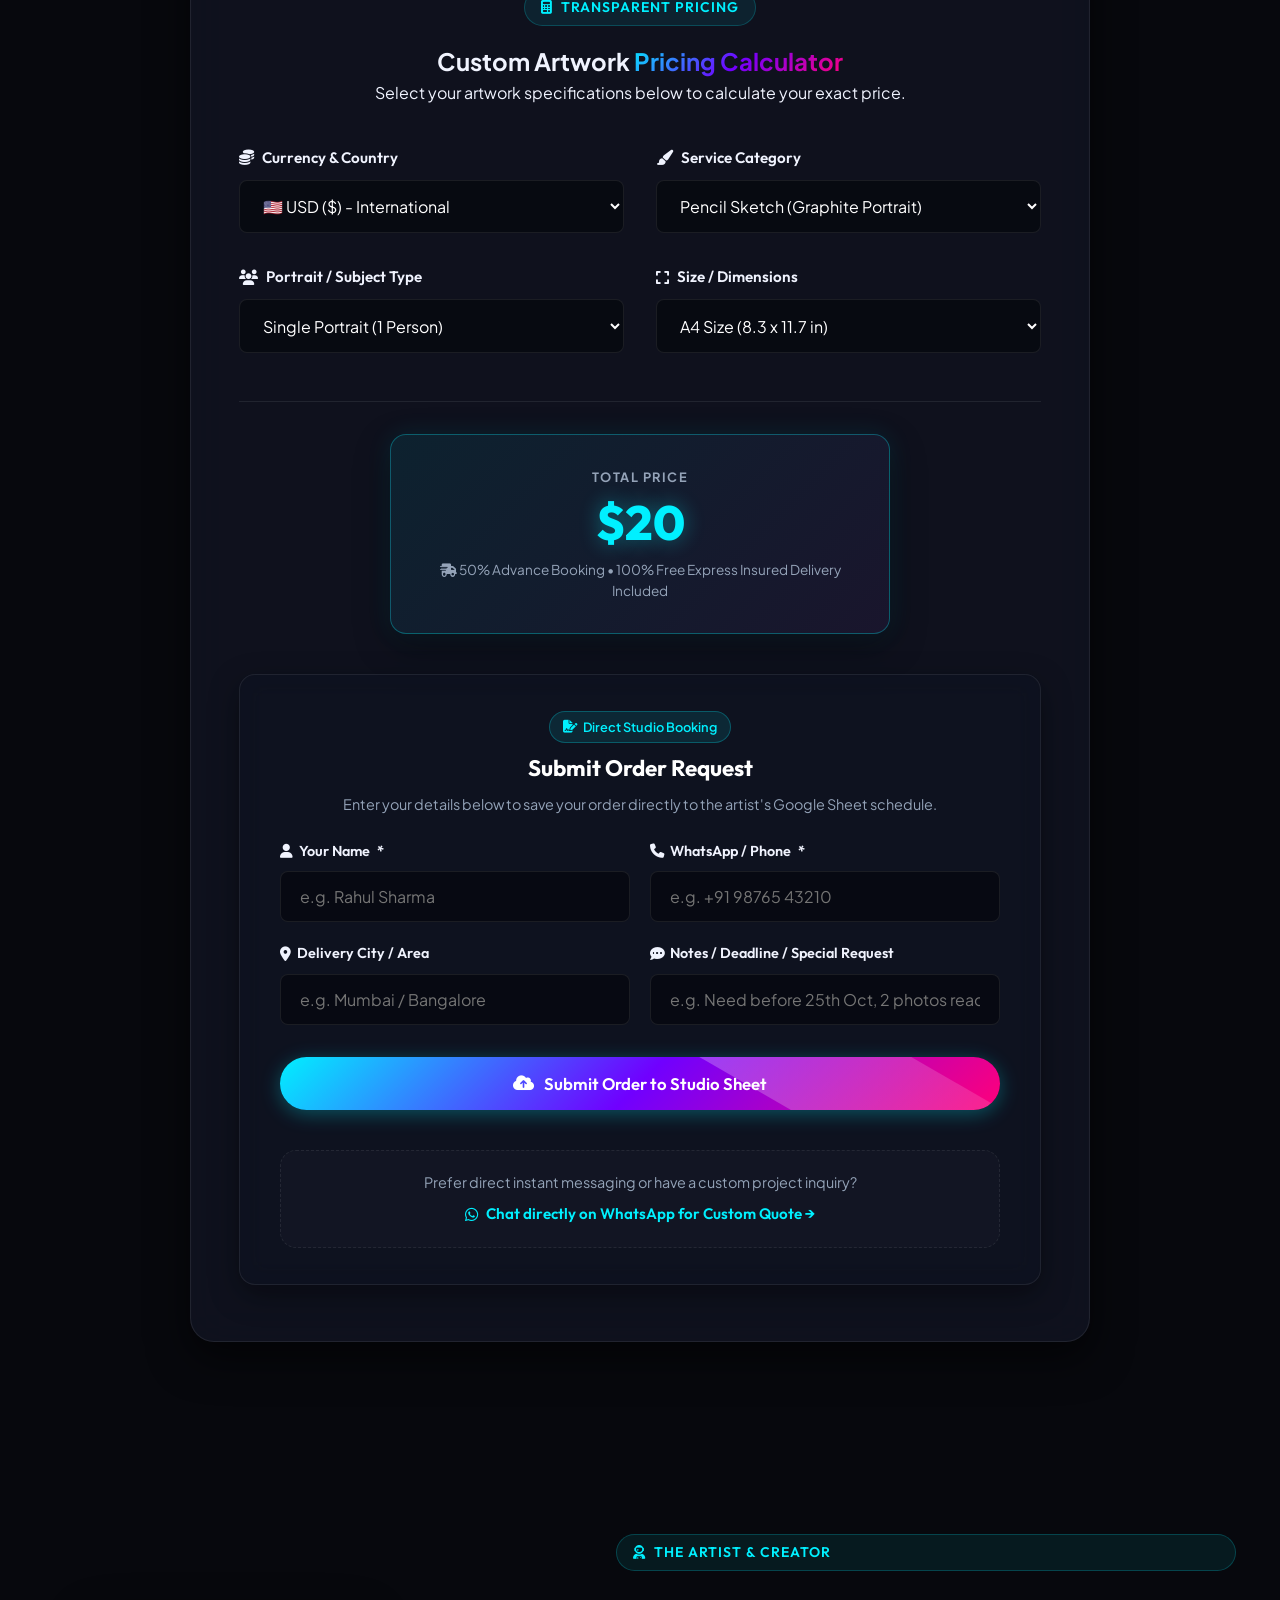
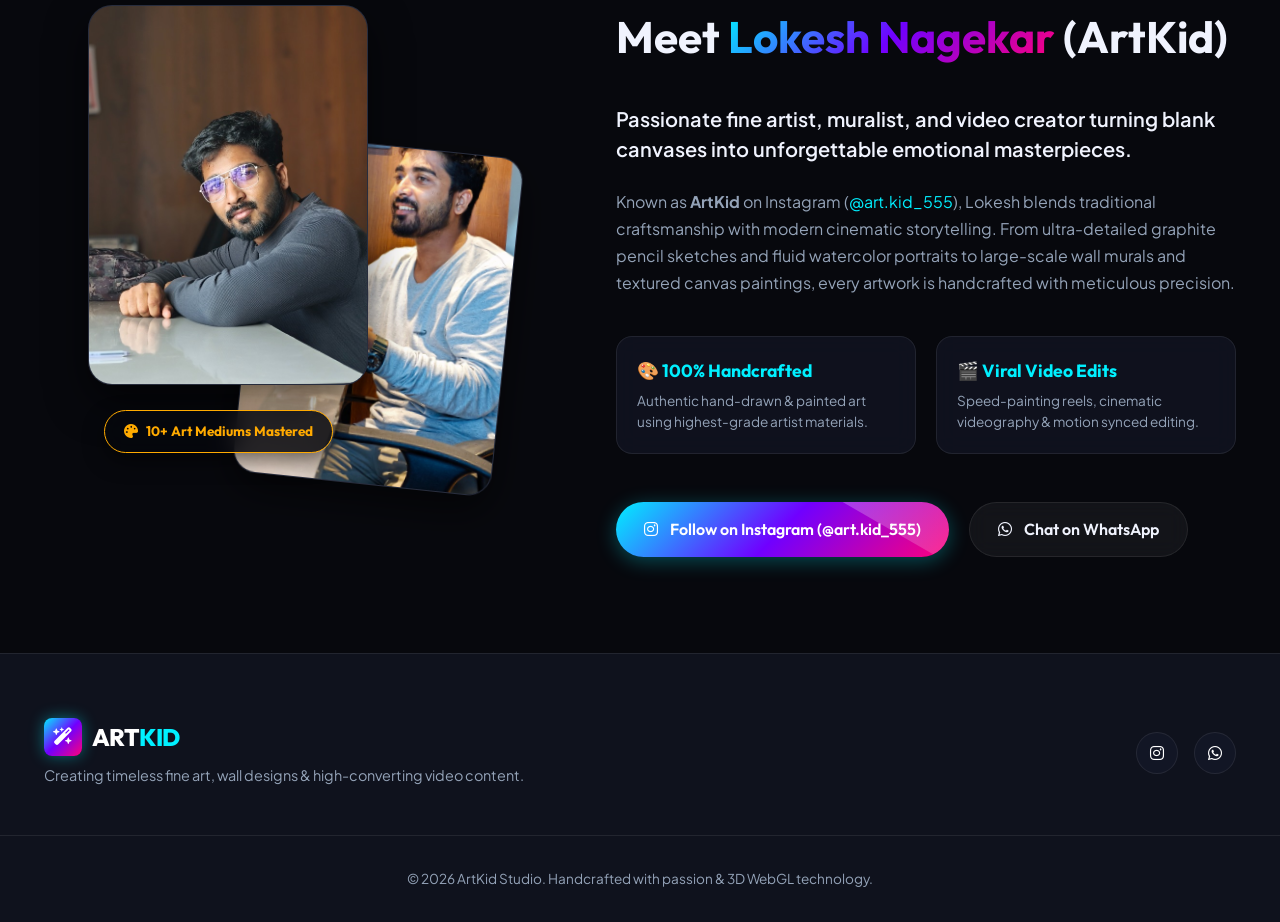
==== commit 2f32edb3: "Add direct Google Sheets client order booking form and sync engine" ====
--- a/index.html
+++ b/index.html
@@ -435,15 +435,60 @@
                                 </span>
                             </div>
 
-                            <a id="whatsapp-order-btn" href="https://wa.me/?text=Hi%20ArtKid!%20I%20want%20to%20order%20a%20custom%20artwork." target="_blank" class="btn btn-primary btn-block glow-btn">
-                                <i class="fa-brands fa-whatsapp"></i> Book Order on WhatsApp
-                            </a>
-
-                            <div class="custom-inquiry-box">
-                                <p>Need a custom size, large wall mural, or unique request?</p>
-                                <a href="https://wa.me/?text=Hi%20ArtKid!%20I%20have%20a%20custom%20artwork%20requirement%20and%20need%20a%20quote." target="_blank" class="custom-inquiry-link">
-                                    <i class="fa-brands fa-whatsapp"></i> Chat directly on WhatsApp for Custom Quote &rarr;
-                                </a>
+                            <!-- Google Sheets Order Booking Form -->
+                            <div class="booking-form-card">
+                                <div class="booking-form-header">
+                                    <span class="booking-badge"><i class="fa-solid fa-file-signature"></i> Direct Studio Booking</span>
+                                    <h3>Submit Order Request</h3>
+                                    <p>Enter your details below to save your order directly to the artist's Google Sheet schedule.</p>
+                                </div>
+
+                                <div class="booking-inputs-grid">
+                                    <div class="booking-input-group">
+                                        <label for="client-name"><i class="fa-solid fa-user"></i> Your Name <span class="required">*</span></label>
+                                        <input type="text" id="client-name" class="calc-input" placeholder="e.g. Rahul Sharma" required>
+                                    </div>
+
+                                    <div class="booking-input-group">
+                                        <label for="client-phone"><i class="fa-solid fa-phone"></i> WhatsApp / Phone <span class="required">*</span></label>
+                                        <input type="tel" id="client-phone" class="calc-input" placeholder="e.g. +91 98765 43210" required>
+                                    </div>
+
+                                    <div class="booking-input-group">
+                                        <label for="client-city"><i class="fa-solid fa-location-dot"></i> Delivery City / Area</label>
+                                        <input type="text" id="client-city" class="calc-input" placeholder="e.g. Mumbai / Bangalore">
+                                    </div>
+
+                                    <div class="booking-input-group">
+                                        <label for="client-notes"><i class="fa-solid fa-comment-dots"></i> Notes / Deadline / Special Request</label>
+                                        <input type="text" id="client-notes" class="calc-input" placeholder="e.g. Need before 25th Oct, 2 photos ready">
+                                    </div>
+                                </div>
+
+                                <button type="button" id="submit-order-sheet-btn" class="btn btn-primary btn-block glow-btn booking-submit-btn">
+                                    <i class="fa-solid fa-cloud-arrow-up"></i> Submit Order to Studio Sheet
+                                </button>
+
+                                <!-- Success Feedback Banner -->
+                                <div id="booking-success-box" class="booking-success-banner" style="display: none;">
+                                    <div class="success-icon-wrap">
+                                        <i class="fa-solid fa-circle-check"></i>
+                                    </div>
+                                    <div class="success-text-wrap">
+                                        <h4>🎉 Order Successfully Saved to Studio Sheet!</h4>
+                                        <p>Thank you! Your artwork request has been recorded into Lokesh's order schedule. We will reach out to your WhatsApp/Phone shortly to verify reference photos and confirm your slot.</p>
+                                    </div>
+                                    <a id="whatsapp-order-btn" href="https://wa.me/?text=Hi%20ArtKid!%20I%20want%20to%20order%20a%20custom%20artwork." target="_blank" class="btn btn-outline success-wa-action">
+                                        <i class="fa-brands fa-whatsapp"></i> Also Send Summary on WhatsApp
+                                    </a>
+                                </div>
+
+                                <div class="custom-inquiry-box">
+                                    <p>Prefer direct instant messaging or have a custom project inquiry?</p>
+                                    <a id="direct-wa-link" href="https://wa.me/?text=Hi%20ArtKid!%20I%20have%20a%20custom%20artwork%20requirement%20and%20need%20a%20quote." target="_blank" class="custom-inquiry-link">
+                                        <i class="fa-brands fa-whatsapp"></i> Chat directly on WhatsApp for Custom Quote &rarr;
+                                    </a>
+                                </div>
                             </div>
                         </div>
                     </form>
--- a/style.css
+++ b/style.css
@@ -1005,6 +1005,149 @@
 
 .price-note strong {
     color: var(--primary-gold);
+}
+
+/* Booking Form & Google Sheets Card */
+.booking-form-card {
+    width: 100%;
+    margin-top: 1rem;
+    padding: 2.25rem 2.5rem;
+    background: rgba(14, 18, 30, 0.7);
+    border: 1px solid var(--border-glass);
+    border-radius: var(--radius-md);
+    display: flex;
+    flex-direction: column;
+    gap: 1.5rem;
+    backdrop-filter: blur(12px);
+    box-shadow: 0 10px 30px rgba(0, 0, 0, 0.4);
+}
+
+.booking-form-header {
+    text-align: center;
+}
+
+.booking-badge {
+    display: inline-flex;
+    align-items: center;
+    gap: 0.4rem;
+    padding: 0.3rem 0.8rem;
+    background: rgba(0, 240, 255, 0.1);
+    border: 1px solid rgba(0, 240, 255, 0.25);
+    border-radius: var(--radius-full);
+    color: var(--primary-cyan);
+    font-size: 0.8rem;
+    font-weight: 600;
+    margin-bottom: 0.5rem;
+}
+
+.booking-form-header h3 {
+    font-family: var(--font-heading);
+    font-size: 1.4rem;
+    margin-bottom: 0.35rem;
+    color: #fff;
+}
+
+.booking-form-header p {
+    font-size: 0.9rem;
+    color: var(--text-muted);
+}
+
+.booking-inputs-grid {
+    display: grid;
+    grid-template-columns: 1fr 1fr;
+    gap: 1.25rem;
+}
+
+.booking-input-group {
+    display: flex;
+    flex-direction: column;
+    gap: 0.5rem;
+}
+
+.booking-input-group label {
+    font-family: var(--font-heading);
+    font-weight: 600;
+    font-size: 0.9rem;
+    color: var(--text-main);
+    display: flex;
+    align-items: center;
+    gap: 0.4rem;
+}
+
+.booking-input-group .required {
+    color: var(--primary-pink);
+    font-weight: bold;
+}
+
+.booking-submit-btn {
+    margin-top: 0.5rem;
+    padding: 1rem 1.75rem;
+    font-size: 1.05rem;
+    display: flex;
+    align-items: center;
+    justify-content: center;
+    gap: 0.6rem;
+    cursor: pointer;
+}
+
+.booking-success-banner {
+    padding: 1.75rem 1.5rem;
+    background: linear-gradient(135deg, rgba(0, 240, 180, 0.12), rgba(0, 240, 255, 0.06));
+    border: 1px solid rgba(0, 240, 180, 0.4);
+    border-radius: var(--radius-md);
+    display: flex;
+    flex-direction: column;
+    align-items: center;
+    text-align: center;
+    gap: 1rem;
+    animation: fadeIn 0.4s ease-out;
+}
+
+.success-icon-wrap {
+    width: 54px;
+    height: 54px;
+    border-radius: 50%;
+    background: rgba(0, 240, 180, 0.15);
+    border: 1px solid rgba(0, 240, 180, 0.4);
+    color: #00f0b4;
+    font-size: 1.75rem;
+    display: flex;
+    align-items: center;
+    justify-content: center;
+}
+
+.success-text-wrap h4 {
+    font-family: var(--font-heading);
+    font-size: 1.2rem;
+    color: #00f0b4;
+    margin-bottom: 0.35rem;
+}
+
+.success-text-wrap p {
+    font-size: 0.9rem;
+    color: var(--text-main);
+    line-height: 1.5;
+    max-width: 600px;
+}
+
+.success-wa-action {
+    display: inline-flex;
+    align-items: center;
+    gap: 0.5rem;
+    padding: 0.7rem 1.4rem;
+    font-size: 0.95rem;
+    border-color: rgba(37, 211, 102, 0.5);
+    color: #25d366;
+    text-decoration: none;
+    border-radius: var(--radius-sm);
+    transition: var(--transition-fast);
+}
+
+.success-wa-action:hover {
+    background: rgba(37, 211, 102, 0.15);
+    border-color: #25d366;
+    color: #fff;
+    box-shadow: 0 0 15px rgba(37, 211, 102, 0.3);
 }
 
 .custom-inquiry-box {
@@ -1622,6 +1765,16 @@
         padding: 0 0.5rem;
     }
 
+    .booking-form-card {
+        padding: 1.5rem 1.15rem;
+        gap: 1.15rem;
+    }
+
+    .booking-inputs-grid {
+        grid-template-columns: 1fr;
+        gap: 1rem;
+    }
+
     /* About Section Mobile */
     .about-photos {
         width: min(300px, 85vw);
